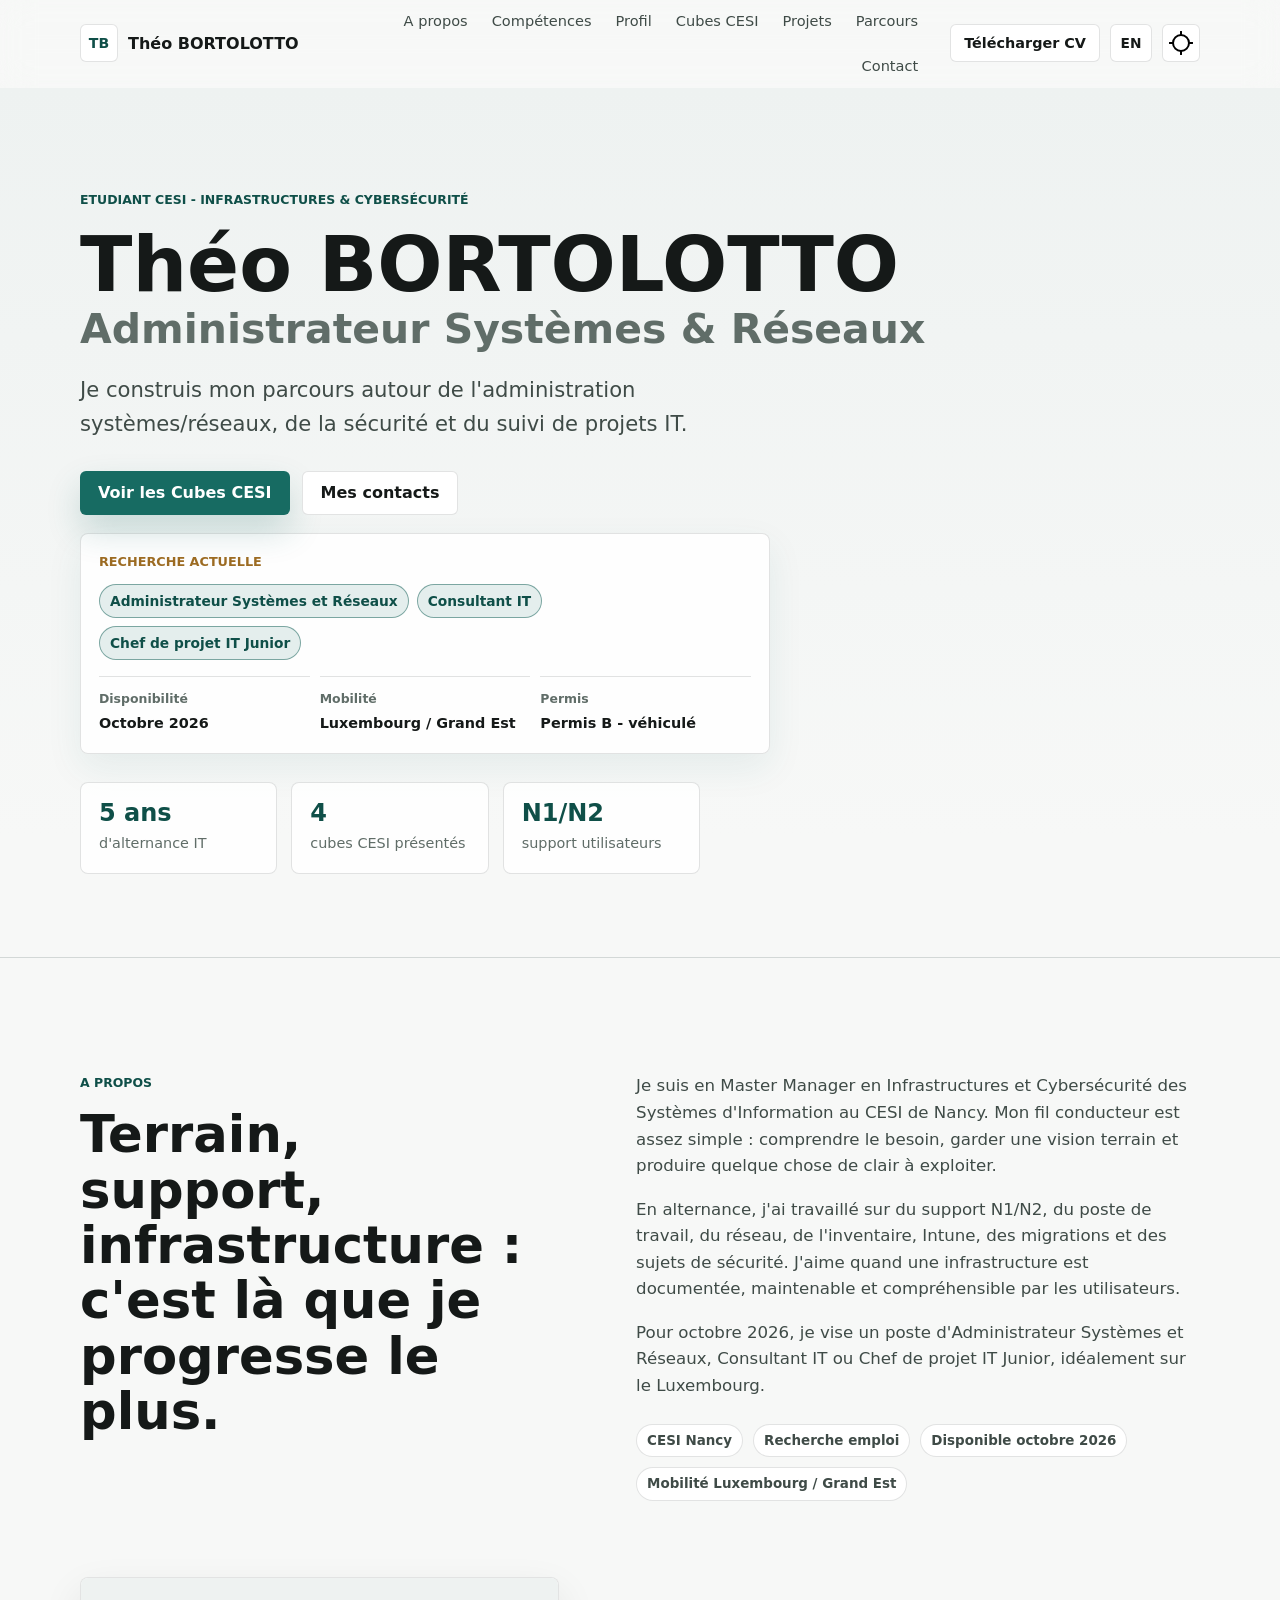
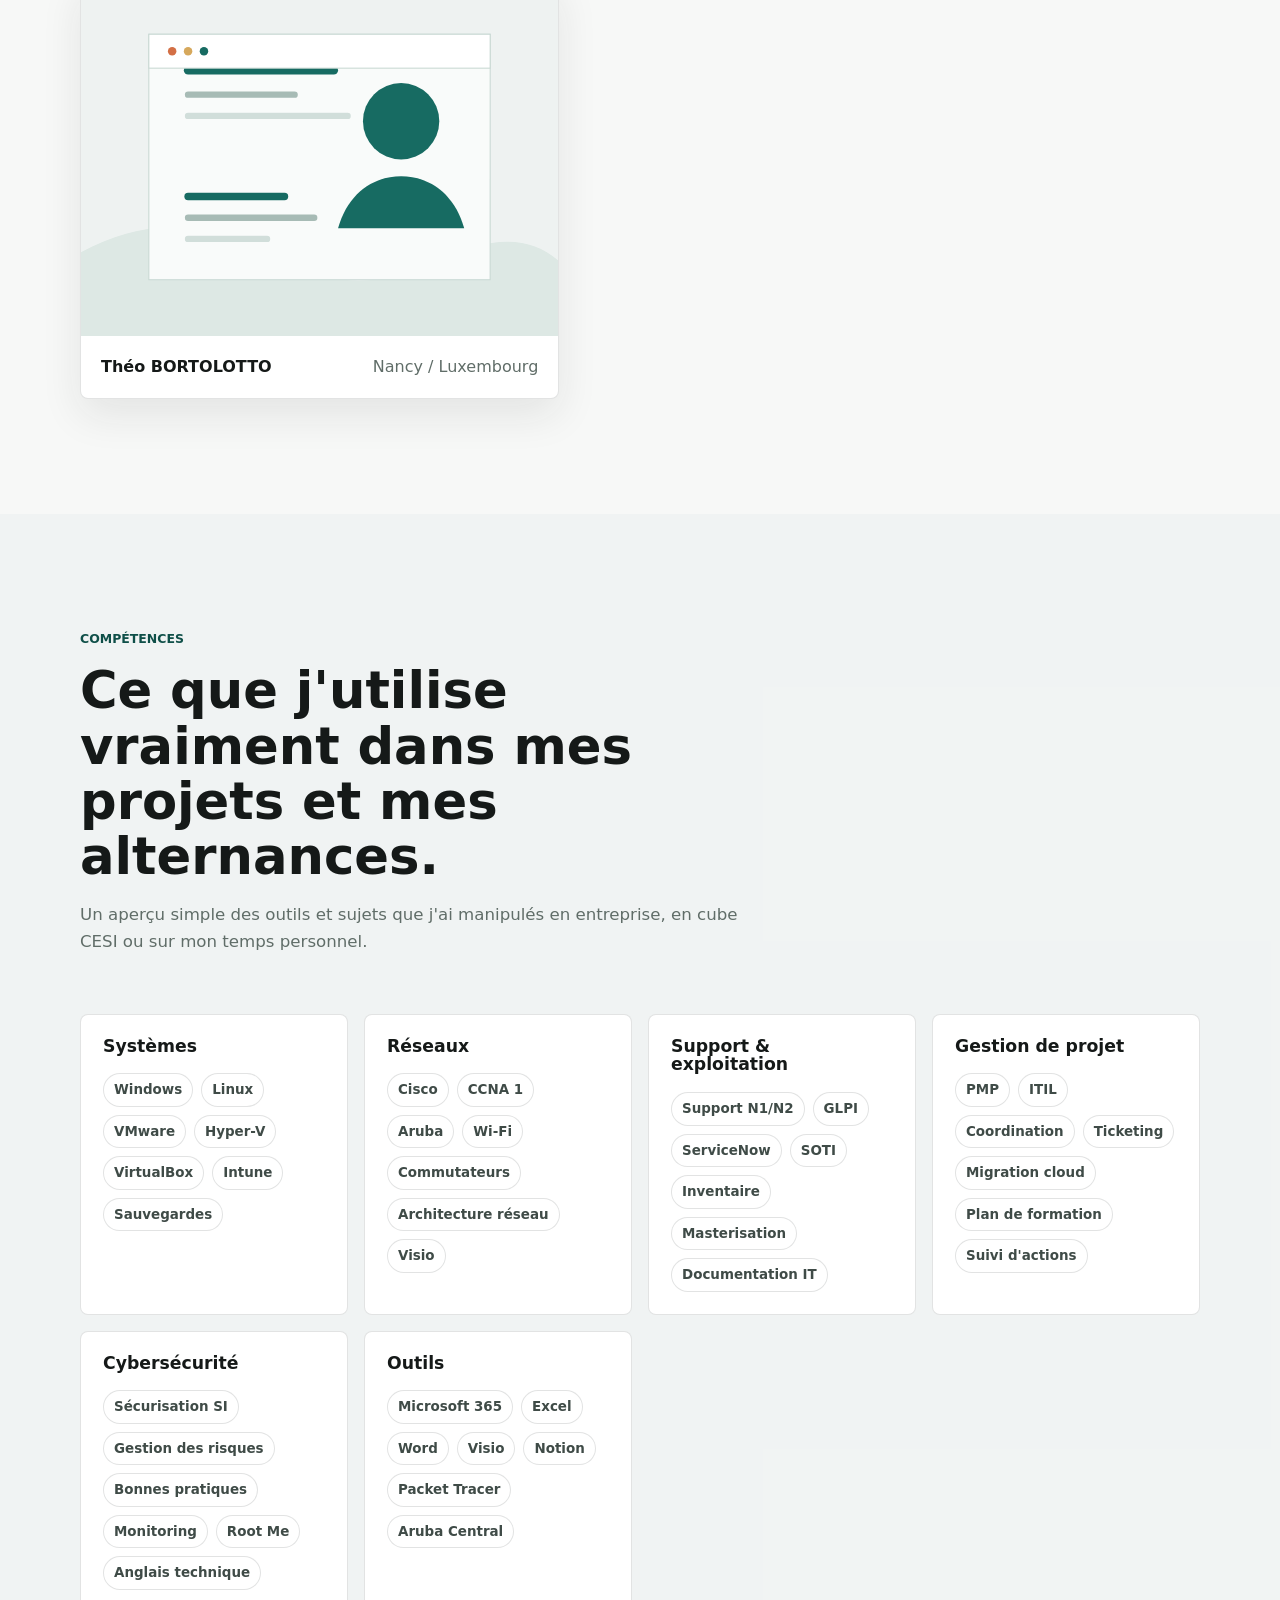
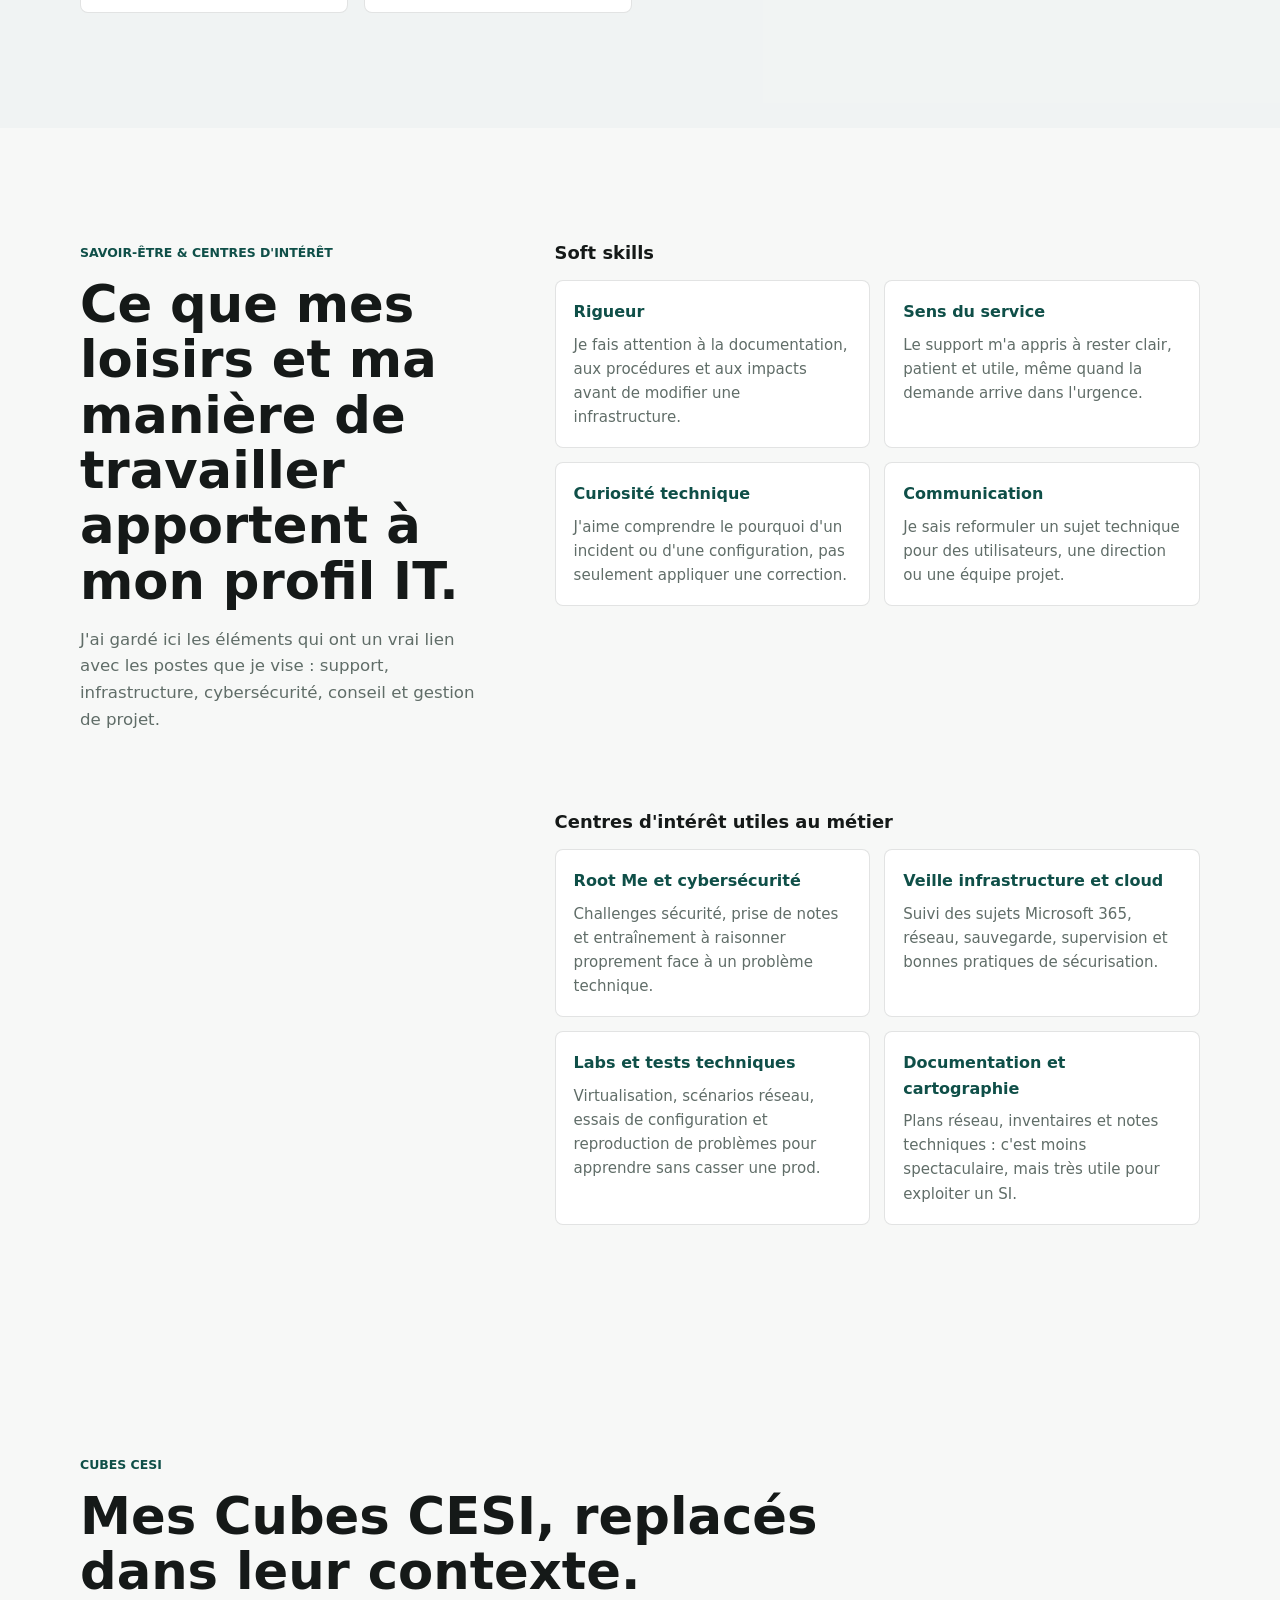
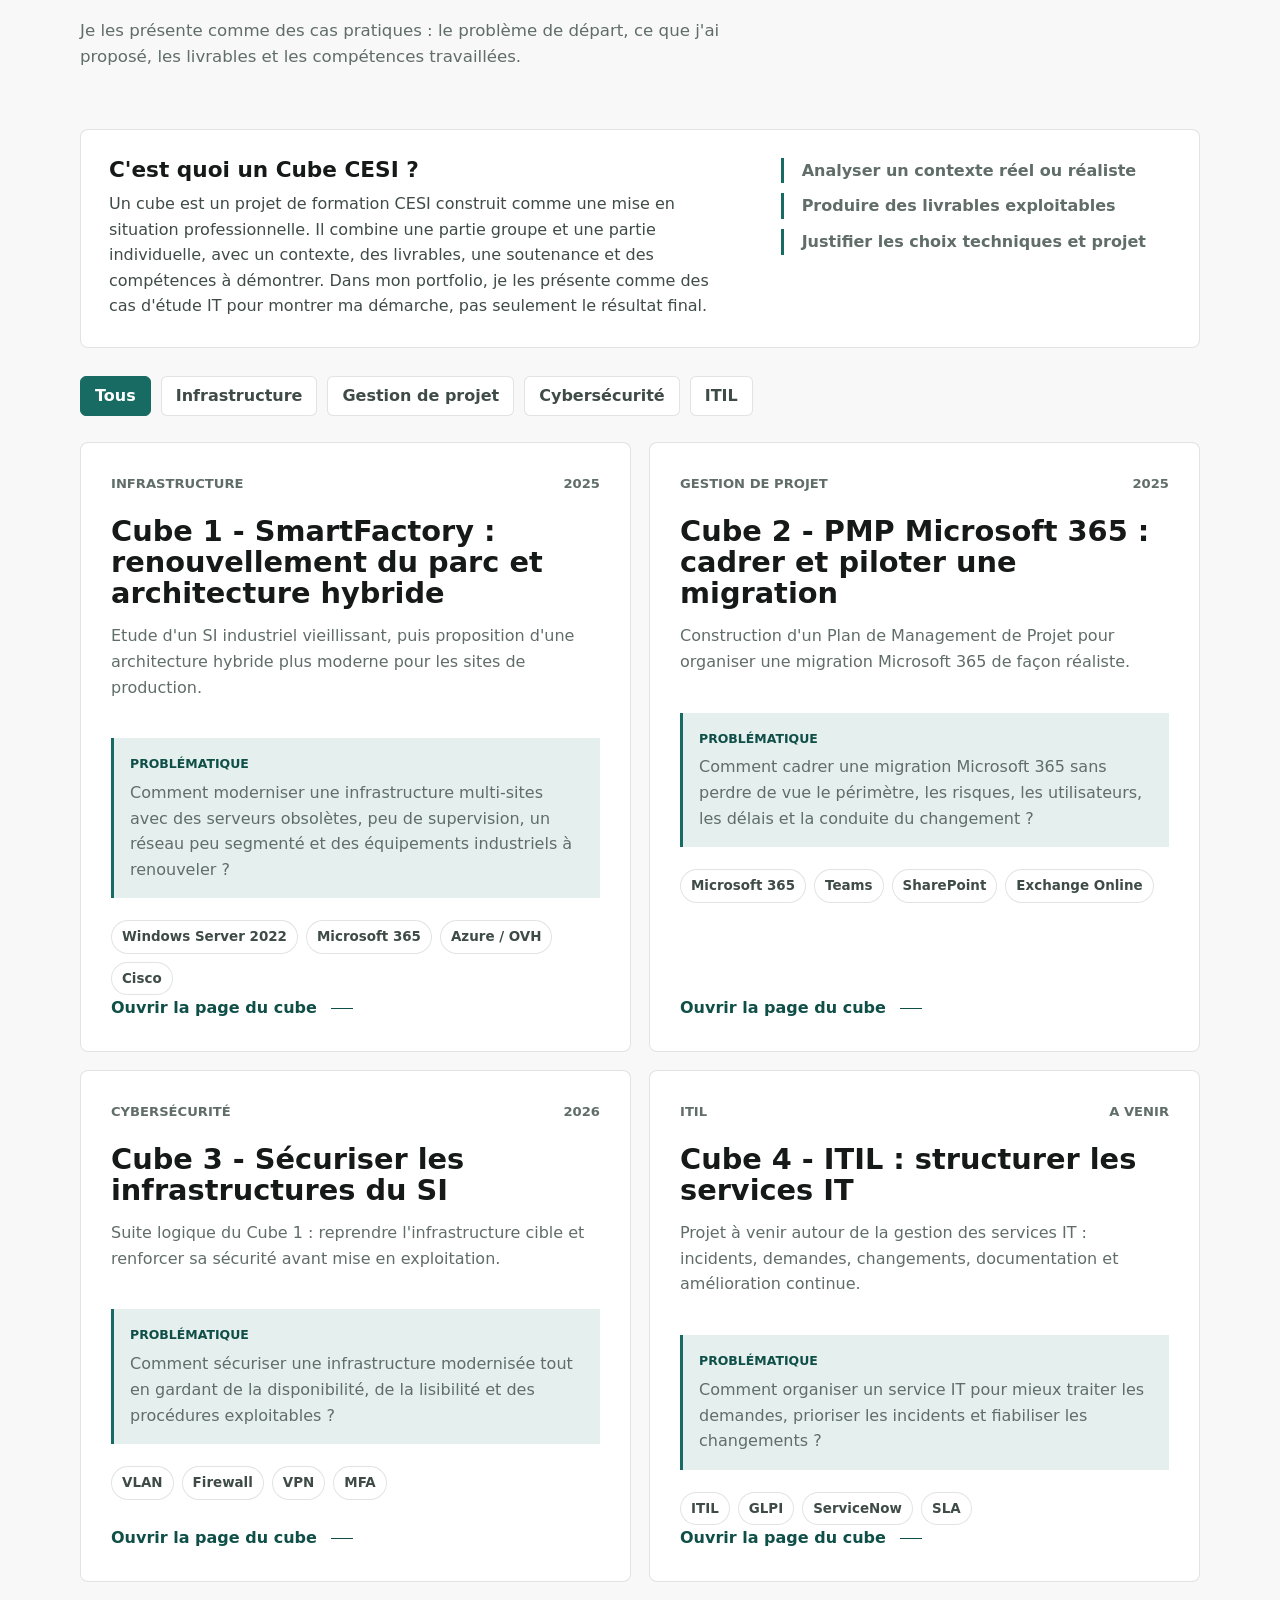
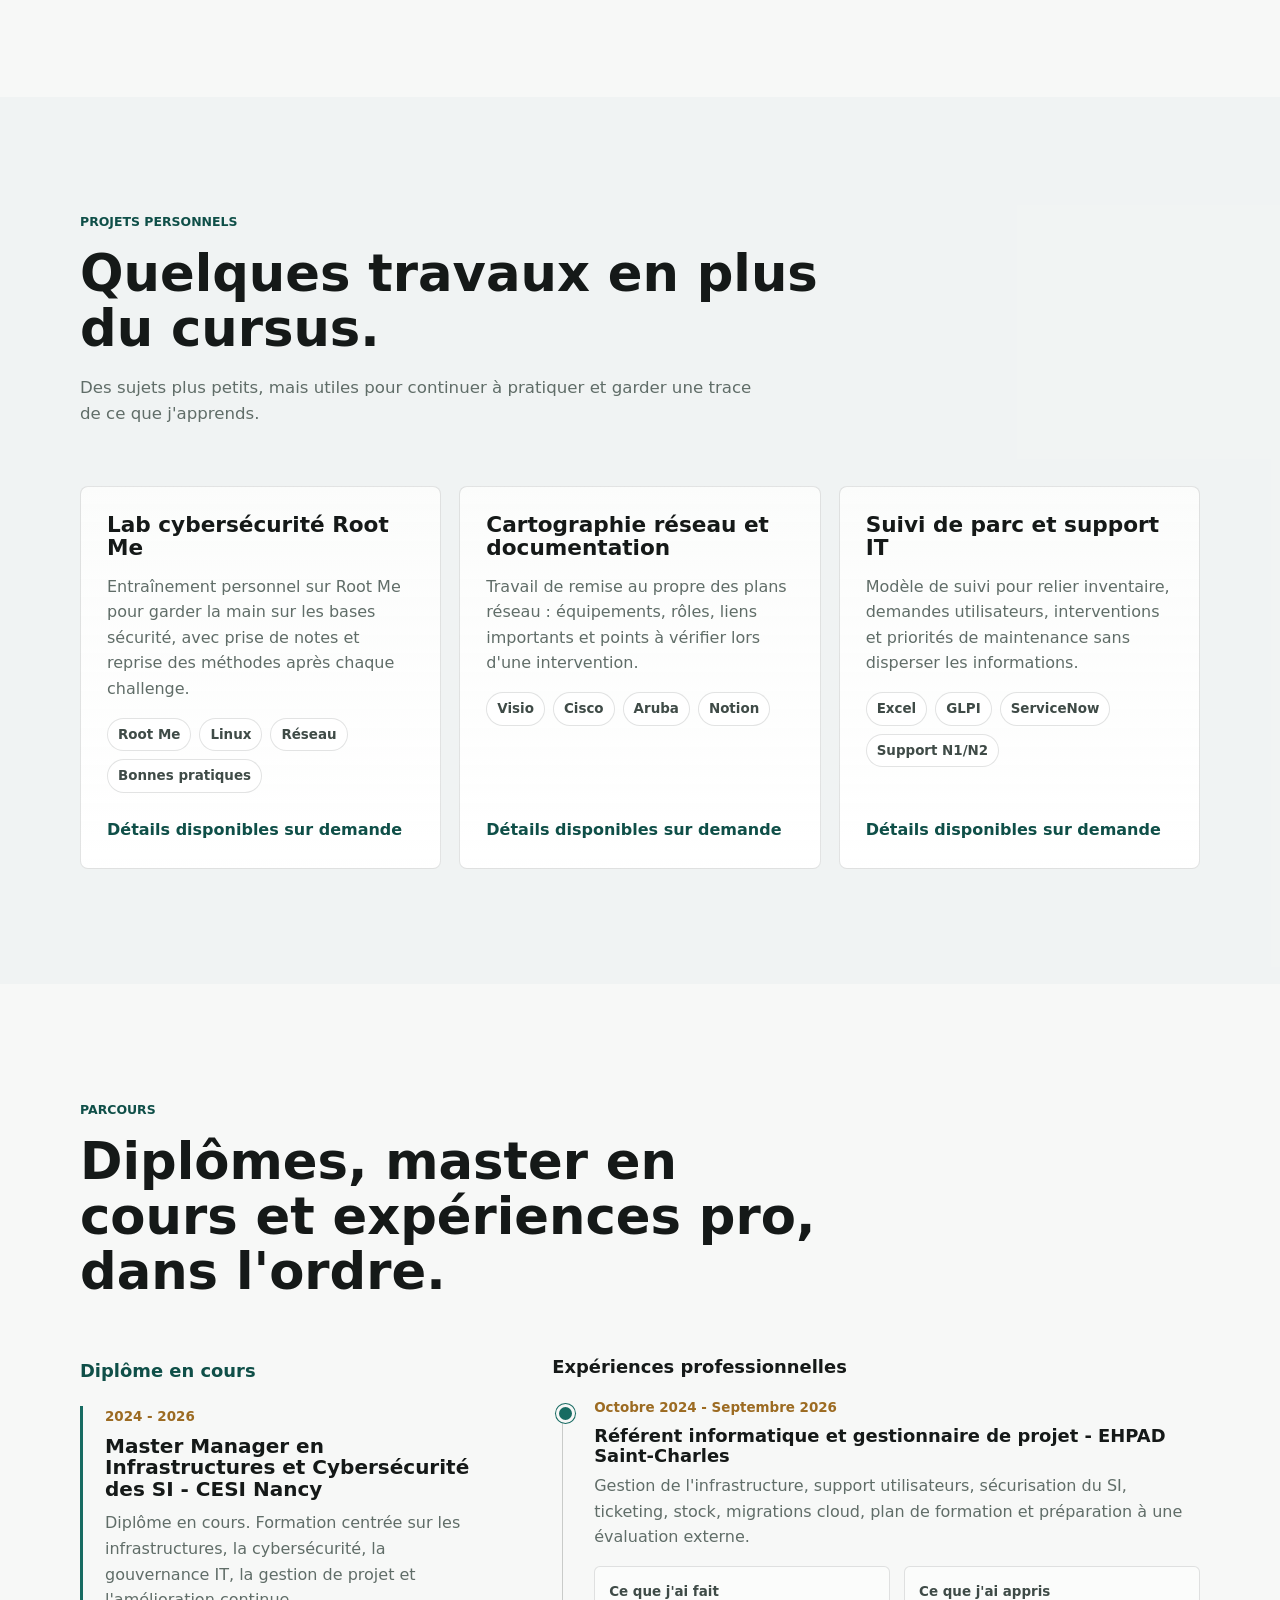
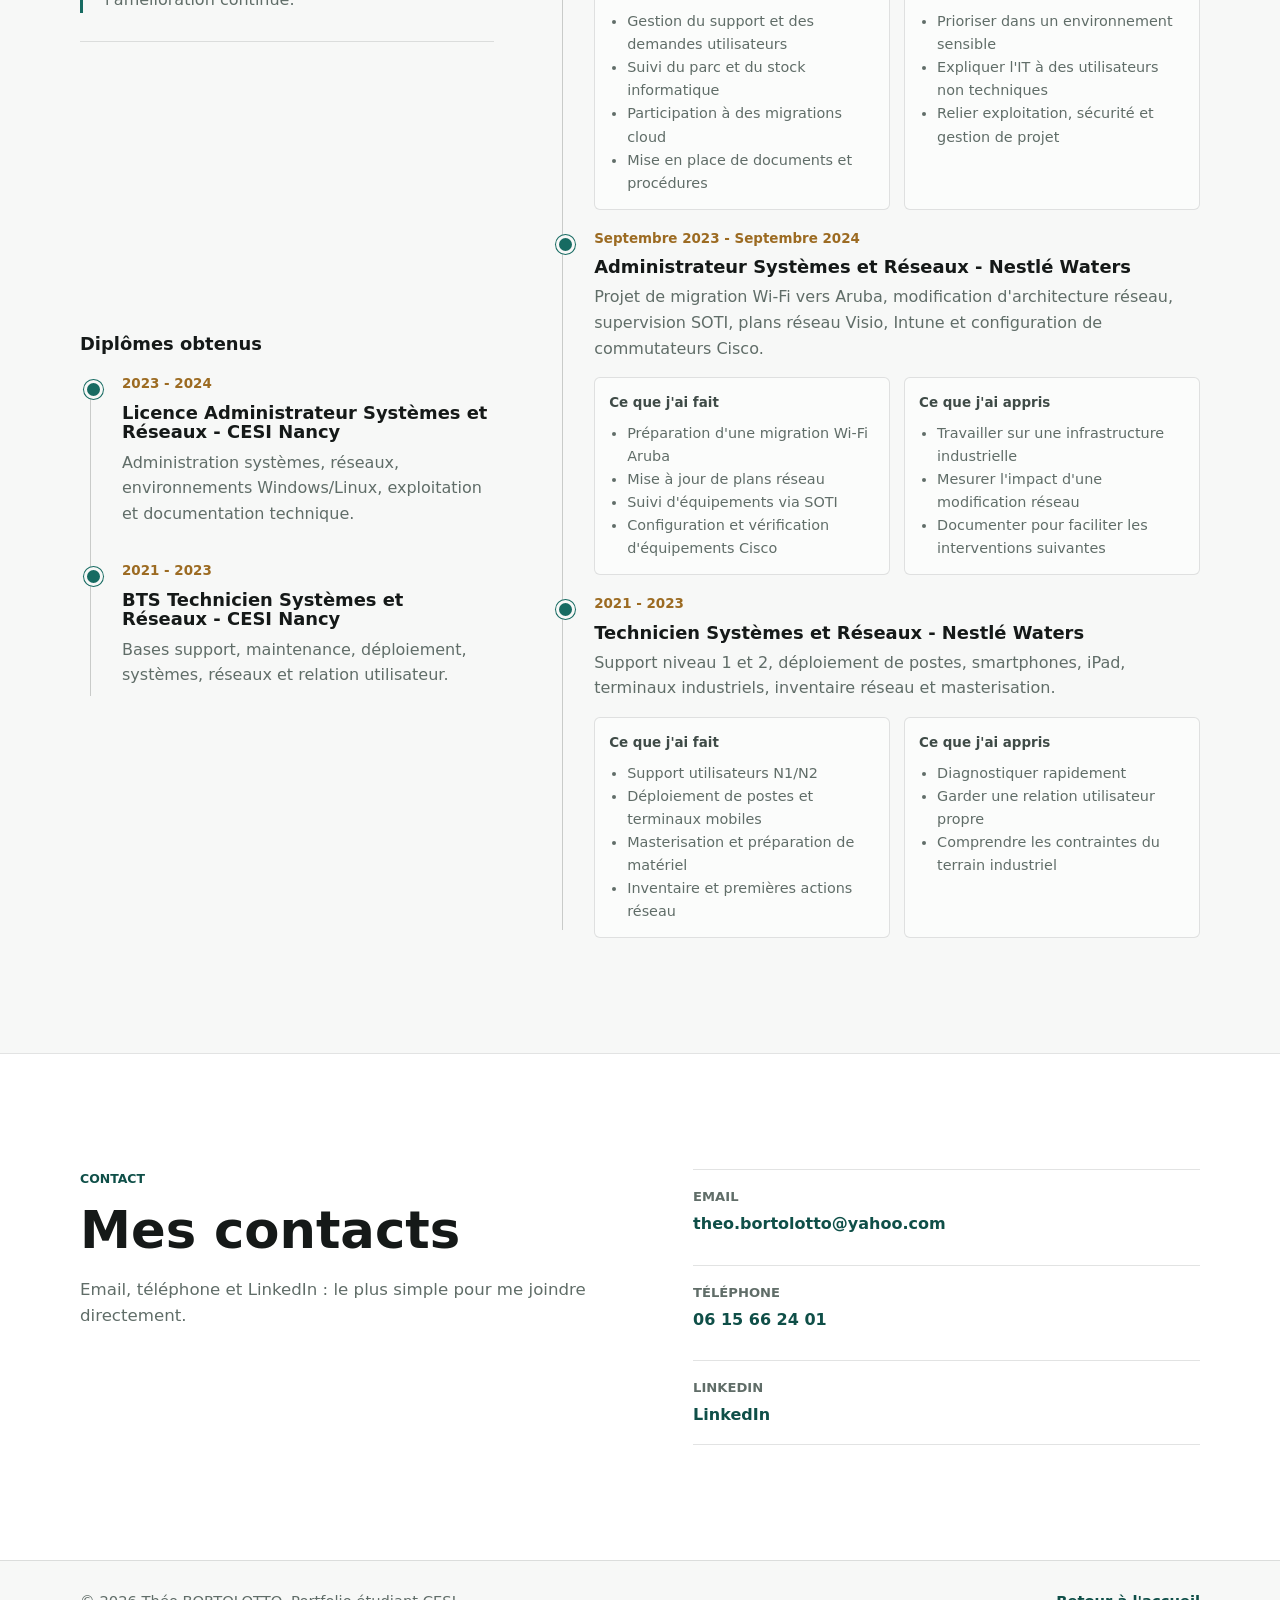
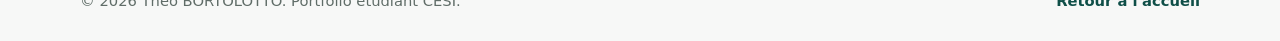
==== index.html @ 3290da00 "Ajout du portfolio" ====
<!doctype html>
<html lang="fr">
  <head>
    <meta charset="utf-8">
    <meta name="viewport" content="width=device-width, initial-scale=1">
    <meta
      name="description"
      content="Portfolio de Théo BORTOLOTTO, étudiant CESI en infrastructures et cybersécurité, à la recherche d'un poste d'administrateur systèmes et réseaux, consultant IT ou chef de projet IT junior."
    >
    <meta name="theme-color" content="#f7f8f7">
    <title>Théo BORTOLOTTO | Portfolio IT</title>
    <link rel="icon" href="assets/profile-placeholder.svg" type="image/svg+xml">
    <link rel="stylesheet" href="styles.css">
    <script src="data.js" defer></script>
    <script src="script.js" defer></script>
  </head>
  <body>
    <a class="skip-link" href="#main">Aller au contenu</a>

    <header class="site-header" data-header>
      <nav class="nav container" aria-label="Navigation principale">
        <a class="brand" href="#accueil" aria-label="Retour à l'accueil">
          <span class="brand-mark" data-profile="initials">TB</span>
          <span class="brand-text" data-profile="name">Théo BORTOLOTTO</span>
        </a>

        <button
          class="nav-toggle"
          type="button"
          aria-label="Ouvrir le menu"
          aria-controls="primary-navigation"
          aria-expanded="false"
          data-nav-toggle
          data-i18n-aria="openMenu"
        >
          <span></span>
          <span></span>
        </button>

        <div class="nav-panel" id="primary-navigation" data-nav-panel>
          <a href="#apropos" data-i18n="navAbout">A propos</a>
          <a href="#competences" data-i18n="navSkills">Compétences</a>
          <a href="#profil-plus" data-i18n="navProfile">Profil</a>
          <a href="#cubes" data-i18n="navCubes">Cubes CESI</a>
          <a href="#projets" data-i18n="navProjects">Projets</a>
          <a href="#parcours" data-i18n="navTimeline">Parcours</a>
          <a href="#contact" data-i18n="navContact">Contact</a>
        </div>

        <div class="nav-actions">
          <a class="btn btn-small btn-secondary" href="assets/cv.pdf" download data-profile-link="cv">
            <span data-i18n="cvButton">Télécharger CV</span>
          </a>
          <button
            class="language-toggle"
            type="button"
            aria-label="Switch to English"
            data-language-toggle
          >
            EN
          </button>
          <button
            class="icon-button"
            type="button"
            aria-label="Activer le mode sombre"
            data-theme-toggle
            data-i18n-aria="darkMode"
          >
            <span class="theme-glyph" aria-hidden="true"></span>
          </button>
        </div>
      </nav>
    </header>

    <main id="main">
      <section class="hero" id="accueil" aria-labelledby="hero-title">
        <div class="hero-field" aria-hidden="true"></div>
        <div class="container hero-layout">
          <div class="hero-copy reveal">
            <p class="eyebrow" data-profile="status">Etudiant CESI - Infrastructures & Cybersécurité</p>
            <h1 id="hero-title">
              <span data-profile="name">Théo BORTOLOTTO</span>
              <span data-profile="role">Administrateur Systèmes & Réseaux</span>
            </h1>
            <p class="hero-lead" data-profile="tagline">
              Profil IT polyvalent, orienté systèmes, réseaux, support utilisateurs et coordination de projets techniques.
            </p>
            <div class="hero-actions" aria-label="Actions principales">
              <a class="btn btn-primary" href="#cubes" data-i18n="heroPrimary">Voir mes réalisations</a>
              <a class="btn btn-ghost" href="#contact" data-i18n="heroSecondary">Me contacter</a>
            </div>
            <div class="search-card" aria-label="Recherche professionnelle">
              <span class="search-label" data-i18n="searchLabel">Recherche actuelle</span>
              <div class="role-list" id="target-roles">
                <span>Administrateur Systèmes et Réseaux</span>
                <span>Consultant IT</span>
                <span>Chef de projet IT Junior</span>
              </div>
              <dl class="job-details" id="job-details">
                <div>
                  <dt>Disponibilité</dt>
                  <dd>Octobre 2026</dd>
                </div>
                <div>
                  <dt>Mobilité</dt>
                  <dd>Luxembourg</dd>
                </div>
                <div>
                  <dt>Permis</dt>
                  <dd>Permis B - véhiculé</dd>
                </div>
              </dl>
            </div>
            <dl class="hero-metrics" id="hero-metrics" aria-label="Chiffres clés du portfolio"></dl>
          </div>
        </div>
      </section>

      <section class="section" id="apropos" aria-labelledby="about-title">
        <div class="container split-layout">
          <div class="section-heading reveal">
            <p class="eyebrow" data-i18n="aboutEyebrow">A propos</p>
            <h2 id="about-title" data-i18n="aboutTitle">Un profil IT terrain, structuré et orienté utilisateurs.</h2>
          </div>

          <div class="about-content reveal">
            <div class="prose" id="about-text"></div>
            <div class="about-tags" id="about-tags" aria-label="Informations rapides" data-i18n-aria="profileQuickInfo"></div>
          </div>

          <figure class="profile-panel reveal delay-1">
            <img src="assets/profile-placeholder.svg" alt="Portrait professionnel illustré de Théo BORTOLOTTO" data-i18n-alt="profileAlt">
            <figcaption>
              <strong data-profile="name">Théo BORTOLOTTO</strong>
              <span data-profile="location">France</span>
            </figcaption>
          </figure>
        </div>
      </section>

      <section class="section section-muted" id="competences" aria-labelledby="skills-title">
        <div class="container">
          <div class="section-heading narrow reveal">
            <p class="eyebrow" data-i18n="skillsEyebrow">Compétences</p>
            <h2 id="skills-title" data-i18n="skillsTitle">Des compétences centrées sur l'exploitation, le réseau et la sécurité.</h2>
            <p data-i18n="skillsText">
              Une lecture rapide des domaines mobilisés en alternance, dans mes cubes CESI et dans mes projets personnels.
            </p>
          </div>
          <div class="skills-grid" id="skills-grid"></div>
        </div>
      </section>

      <section class="section" id="profil-plus" aria-labelledby="profile-extra-title">
        <div class="container profile-extra-layout">
          <div class="section-heading reveal">
            <p class="eyebrow" data-i18n="profileExtraEyebrow">Savoir-être & centres d'intérêt</p>
            <h2 id="profile-extra-title" data-i18n="profileExtraTitle">Ce que mes loisirs et ma manière de travailler apportent à mon profil IT.</h2>
            <p data-i18n="profileExtraText">
              J'ai gardé ici les éléments qui ont un vrai lien avec les postes que je vise : support, infrastructure, cybersécurité, conseil et gestion de projet.
            </p>
          </div>

          <section class="profile-extra-block reveal delay-1" aria-labelledby="soft-skills-title">
            <h3 id="soft-skills-title" data-i18n="softSkillsTitle">Soft skills</h3>
            <div class="trait-grid" id="soft-skills-grid"></div>
          </section>

          <section class="profile-extra-block reveal delay-2" aria-labelledby="interests-title">
            <h3 id="interests-title" data-i18n="interestsTitle">Centres d'intérêt utiles au métier</h3>
            <div class="trait-grid" id="interests-grid"></div>
          </section>
        </div>
      </section>

      <section class="section" id="cubes" aria-labelledby="cubes-title">
        <div class="container">
          <div class="section-heading reveal">
            <p class="eyebrow" data-i18n="cubesEyebrow">Cubes CESI</p>
            <h2 id="cubes-title" data-i18n="cubesTitle">Des projets présentés comme de vraies études de cas IT.</h2>
            <p data-i18n="cubesText">
              Chaque cube met en avant la problématique, la démarche, la solution produite, les livrables et les compétences développées.
            </p>
          </div>

          <div class="cube-intro reveal" aria-labelledby="cube-intro-title">
            <div>
              <h3 id="cube-intro-title" data-i18n="cubesIntroTitle">C'est quoi un Cube CESI ?</h3>
              <p data-i18n="cubesIntroText">
                Un cube est un projet de formation CESI construit comme une mise en situation professionnelle. Il combine une partie groupe et une partie individuelle, avec un contexte, des livrables, une soutenance et des compétences à démontrer.
              </p>
            </div>
            <ul>
              <li data-i18n="cubesIntroPointOne">Analyser un contexte réel ou réaliste</li>
              <li data-i18n="cubesIntroPointTwo">Produire des livrables exploitables</li>
              <li data-i18n="cubesIntroPointThree">Justifier les choix techniques et projet</li>
            </ul>
          </div>

          <div class="filter-bar reveal" id="cube-filters" role="list" aria-label="Filtrer les cubes CESI" data-i18n-aria="filterAria"></div>
          <div class="cubes-grid" id="cubes-grid" aria-live="polite"></div>
        </div>
      </section>

      <section class="section section-muted" id="projets" aria-labelledby="projects-title">
        <div class="container">
          <div class="section-heading reveal">
            <p class="eyebrow" data-i18n="projectsEyebrow">Projets personnels</p>
            <h2 id="projects-title" data-i18n="projectsTitle">Des réalisations complémentaires, orientées pratique et progression.</h2>
            <p data-i18n="projectsText">
              Une sélection de travaux personnels et de démarches techniques qui prolongent mon parcours en infrastructure IT.
            </p>
          </div>
          <div class="projects-grid" id="projects-grid"></div>
        </div>
      </section>

      <section class="section" id="parcours" aria-labelledby="timeline-title">
        <div class="container">
          <div class="section-heading reveal">
            <p class="eyebrow" data-i18n="timelineEyebrow">Parcours</p>
            <h2 id="timeline-title" data-i18n="timelineTitle">Diplômes, master en cours et expériences pro, dans l'ordre.</h2>
          </div>

          <div class="path-layout">
            <section class="path-section path-current reveal" aria-labelledby="current-education-title">
              <p class="path-label" id="current-education-title" data-i18n="currentEducationLabel">Diplôme en cours</p>
              <div id="current-education"></div>
            </section>

            <section class="path-section reveal" aria-labelledby="education-title">
              <h3 id="education-title" data-i18n="completedEducationLabel">Diplômes obtenus</h3>
              <div class="timeline compact" id="education-list"></div>
            </section>

            <section class="path-section experience-path reveal" aria-labelledby="experience-title">
              <h3 id="experience-title" data-i18n="experienceLabel">Expériences professionnelles</h3>
              <div class="timeline" id="experience-list"></div>
            </section>
          </div>
        </div>
      </section>

      <section class="section contact-section" id="contact" aria-labelledby="contact-title">
        <div class="container contact-layout">
          <div class="section-heading reveal">
            <p class="eyebrow" data-i18n="contactEyebrow">Contact</p>
            <h2 id="contact-title" data-i18n="contactTitle">Disponible pour échanger sur une opportunité IT.</h2>
            <p data-i18n="contactText">
              Je recherche un poste d'Administrateur Systèmes et Réseaux, Consultant IT ou Chef de projet IT Junior à partir d'octobre 2026.
            </p>
          </div>

          <div class="contact-links reveal delay-1">
            <div class="contact-method">
              <span>Email</span>
              <a href="mailto:theo.bortolotto@yahoo.com" data-profile-link="email">theo.bortolotto@yahoo.com</a>
            </div>
            <div class="contact-method">
              <span>Téléphone</span>
              <a href="tel:+33615662401" data-profile-link="phone">06 15 66 24 01</a>
            </div>
            <div class="contact-method">
              <span>LinkedIn</span>
              <a href="https://www.linkedin.com/in/t-bortolotto" target="_blank" rel="noreferrer" data-profile-link="linkedin">LinkedIn</a>
            </div>
          </div>
        </div>
      </section>
    </main>

    <footer class="site-footer">
      <div class="container footer-inner">
        <p>© <span data-current-year></span> <span data-profile="name">Théo BORTOLOTTO</span>. <span data-i18n="footerSuffix">Portfolio étudiant CESI.</span></p>
        <a href="#accueil">Retour à l'accueil</a>
      </div>
    </footer>

    <button class="back-to-top" type="button" aria-label="Retour en haut" data-back-to-top data-i18n-aria="backToTop">
      <span aria-hidden="true"></span>
    </button>

    <dialog class="cube-dialog" id="cube-dialog" aria-labelledby="cube-dialog-title">
      <div class="dialog-shell">
        <button class="dialog-close" type="button" aria-label="Fermer le détail" data-dialog-close data-i18n-aria="dialogClose"></button>
        <div id="cube-dialog-content"></div>
      </div>
    </dialog>
  </body>
</html>
---- styles.css ----
:root {
  color-scheme: light;
  --bg: #f7f8f7;
  --bg-soft: #eef2f1;
  --surface: #ffffff;
  --surface-strong: #fbfcfb;
  --text: #151918;
  --muted: #606d68;
  --muted-strong: #3f4b47;
  --line: rgba(21, 25, 24, 0.12);
  --line-strong: rgba(21, 25, 24, 0.2);
  --accent: #176b62;
  --accent-strong: #0f4f48;
  --accent-soft: rgba(23, 107, 98, 0.11);
  --gold: #9c6b22;
  --shadow: 0 24px 70px rgba(30, 38, 35, 0.12);
  --shadow-soft: 0 16px 42px rgba(30, 38, 35, 0.09);
  --radius: 8px;
  --radius-sm: 6px;
  --container: min(1120px, calc(100% - 40px));
  --header-height: 72px;
  font-family:
    Inter, ui-sans-serif, system-ui, -apple-system, BlinkMacSystemFont, "Segoe UI", sans-serif;
}

:root[data-theme="dark"] {
  color-scheme: dark;
  --bg: #111413;
  --bg-soft: #191f1d;
  --surface: #171b1a;
  --surface-strong: #1d2321;
  --text: #f2f5f3;
  --muted: #b5c0bb;
  --muted-strong: #d3dbd7;
  --line: rgba(242, 245, 243, 0.13);
  --line-strong: rgba(242, 245, 243, 0.22);
  --accent: #6fc6b8;
  --accent-strong: #9adbd0;
  --accent-soft: rgba(111, 198, 184, 0.12);
  --gold: #d3a657;
  --shadow: 0 24px 80px rgba(0, 0, 0, 0.32);
  --shadow-soft: 0 18px 52px rgba(0, 0, 0, 0.24);
}

* {
  box-sizing: border-box;
}

html {
  scroll-behavior: smooth;
  scroll-padding-top: calc(var(--header-height) + 20px);
}

body {
  min-width: 320px;
  margin: 0;
  background: var(--bg);
  color: var(--text);
  font-family: inherit;
  line-height: 1.6;
  text-rendering: optimizeLegibility;
}

body::before {
  content: none;
}

img,
svg {
  display: block;
  max-width: 100%;
}

a {
  color: inherit;
  text-decoration: none;
}

button,
input,
textarea {
  font: inherit;
}

button {
  cursor: pointer;
}

::selection {
  background: var(--accent);
  color: #ffffff;
}

.container {
  width: var(--container);
  margin-inline: auto;
}

.skip-link {
  position: fixed;
  top: 12px;
  left: 12px;
  z-index: 100;
  padding: 10px 14px;
  border-radius: var(--radius-sm);
  background: var(--text);
  color: var(--bg);
  transform: translateY(-160%);
  transition: transform 180ms ease;
}

.skip-link:focus {
  transform: translateY(0);
}

.site-header {
  position: sticky;
  top: 0;
  z-index: 50;
  min-height: var(--header-height);
  border-bottom: 1px solid transparent;
  backdrop-filter: blur(16px);
  transition: border-color 180ms ease, background 180ms ease, box-shadow 180ms ease;
}

.site-header.is-scrolled {
  border-color: var(--line);
  background: color-mix(in srgb, var(--bg) 88%, transparent);
  box-shadow: 0 10px 32px rgba(0, 0, 0, 0.05);
}

.nav {
  display: flex;
  align-items: center;
  min-height: var(--header-height);
  gap: clamp(12px, 2vw, 22px);
}

.brand,
.nav-panel,
.nav-actions,
.hero-actions,
.project-links,
.footer-inner,
.contact-links,
.tag-row,
.skill-tags,
.about-tags,
.filter-bar {
  display: flex;
  align-items: center;
}

.brand {
  gap: 10px;
  font-weight: 750;
}

.brand-mark {
  display: grid;
  width: 38px;
  height: 38px;
  place-items: center;
  border: 1px solid var(--line);
  border-radius: var(--radius-sm);
  background: var(--surface);
  color: var(--accent-strong);
  font-size: 0.88rem;
  letter-spacing: 0;
}

.brand-text {
  white-space: nowrap;
}

.nav-panel {
  justify-content: flex-end;
  flex-wrap: wrap;
  margin-left: auto;
  gap: 4px;
}

.nav-panel a {
  padding: 9px 10px;
  border-radius: var(--radius-sm);
  color: var(--muted-strong);
  font-size: 0.91rem;
  transition: color 160ms ease, background 160ms ease;
}

.nav-panel a:hover,
.nav-panel a:focus-visible {
  background: var(--accent-soft);
  color: var(--accent-strong);
}

.nav-actions {
  flex: 0 0 auto;
  justify-content: flex-end;
  gap: 10px;
}

.nav-toggle {
  display: none;
  width: 42px;
  height: 42px;
  place-items: center;
  border: 1px solid var(--line);
  border-radius: var(--radius-sm);
  background: var(--surface);
  color: var(--text);
}

.nav-toggle span {
  display: block;
  width: 18px;
  height: 2px;
  margin: 3px 0;
  border-radius: 999px;
  background: currentColor;
}

.btn,
.icon-button,
.language-toggle,
.filter-button,
.text-button {
  border: 0;
  border-radius: var(--radius-sm);
  transition: transform 180ms ease, border-color 180ms ease, background 180ms ease, color 180ms ease, box-shadow 180ms ease;
}

.btn {
  display: inline-flex;
  align-items: center;
  justify-content: center;
  min-height: 44px;
  padding: 0 18px;
  font-weight: 700;
}

.btn:hover,
.icon-button:hover,
.filter-button:hover,
.text-button:hover {
  transform: translateY(-2px);
}

.btn-primary {
  background: var(--accent);
  color: #ffffff;
  box-shadow: 0 16px 34px rgba(23, 107, 98, 0.2);
}

.btn-primary:hover,
.btn-primary:focus-visible {
  background: var(--accent-strong);
}

.btn-secondary,
.btn-ghost {
  border: 1px solid var(--line);
  background: var(--surface);
  color: var(--text);
}

.btn-secondary:hover,
.btn-ghost:hover,
.btn-secondary:focus-visible,
.btn-ghost:focus-visible {
  border-color: var(--line-strong);
  box-shadow: var(--shadow-soft);
}

.btn-small {
  min-height: 38px;
  padding: 0 13px;
  font-size: 0.9rem;
}

.icon-button {
  position: relative;
  display: grid;
  width: 38px;
  height: 38px;
  place-items: center;
  border: 1px solid var(--line);
  background: var(--surface);
}

.language-toggle {
  display: grid;
  min-width: 42px;
  height: 38px;
  place-items: center;
  border: 1px solid var(--line);
  background: var(--surface);
  color: var(--text);
  font-size: 0.86rem;
  font-weight: 850;
}

.language-toggle:hover,
.language-toggle:focus-visible {
  border-color: var(--accent);
  color: var(--accent-strong);
}

.theme-glyph {
  position: relative;
  width: 18px;
  height: 18px;
  border: 2px solid currentColor;
  border-radius: 50%;
}

.theme-glyph::before {
  position: absolute;
  inset: -5px;
  content: "";
  border-radius: inherit;
  background:
    linear-gradient(currentColor, currentColor) 50% 0 / 2px 4px no-repeat,
    linear-gradient(currentColor, currentColor) 50% 100% / 2px 4px no-repeat,
    linear-gradient(90deg, currentColor, currentColor) 0 50% / 4px 2px no-repeat,
    linear-gradient(90deg, currentColor, currentColor) 100% 50% / 4px 2px no-repeat;
}

:root[data-theme="dark"] .theme-glyph {
  border-color: currentColor;
  background: currentColor;
  box-shadow: inset 6px -3px 0 var(--surface);
}

:root[data-theme="dark"] .theme-glyph::before {
  opacity: 0;
}

.hero {
  position: relative;
  overflow: hidden;
  min-height: auto;
  padding: clamp(70px, 8vw, 104px) 0 clamp(52px, 7vw, 84px);
}

.hero-field {
  position: absolute;
  inset: 0;
  z-index: -1;
  border-bottom: 1px solid var(--line);
  background: linear-gradient(180deg, var(--bg-soft) 0%, var(--bg) 86%);
}

.hero-layout {
  display: grid;
  grid-template-columns: minmax(0, 1fr);
  align-items: center;
}

.hero-copy {
  max-width: 860px;
}

.eyebrow {
  margin: 0 0 14px;
  color: var(--accent-strong);
  font-size: 0.78rem;
  font-weight: 800;
  letter-spacing: 0;
  text-transform: uppercase;
}

h1,
h2,
h3,
p {
  margin-top: 0;
}

h1,
h2,
h3 {
  line-height: 1.08;
  letter-spacing: 0;
}

h1 {
  margin-bottom: 22px;
  font-size: clamp(2.8rem, 6vw, 5.45rem);
  max-width: 950px;
}

h1 span {
  display: block;
}

h1 span:last-child {
  color: var(--muted);
  font-size: clamp(1.5rem, 3.2vw, 2.8rem);
  font-weight: 650;
}

h2 {
  margin-bottom: 18px;
  font-size: clamp(2rem, 4vw, 3.8rem);
}

h3 {
  font-size: 1.08rem;
}

.hero-lead {
  max-width: 680px;
  margin-bottom: 30px;
  color: var(--muted-strong);
  font-size: clamp(1.08rem, 2vw, 1.32rem);
}

.hero-actions {
  flex-wrap: wrap;
  gap: 12px;
  margin-bottom: 18px;
}

.search-card {
  max-width: 690px;
  margin-bottom: 28px;
  padding: 18px;
  border: 1px solid var(--line);
  border-radius: var(--radius);
  background: color-mix(in srgb, var(--surface) 86%, transparent);
  box-shadow: 0 14px 36px rgba(23, 107, 98, 0.08);
}

.search-label {
  display: block;
  margin-bottom: 12px;
  color: var(--gold);
  font-size: 0.8rem;
  font-weight: 850;
  text-transform: uppercase;
}

.role-list {
  display: flex;
  flex-wrap: wrap;
  gap: 8px;
}

.role-list span {
  display: inline-flex;
  min-height: 31px;
  align-items: center;
  padding: 5px 10px;
  border: 1px solid color-mix(in srgb, var(--accent) 44%, var(--line));
  border-radius: 999px;
  background: var(--accent-soft);
  color: var(--accent-strong);
  font-size: 0.86rem;
  font-weight: 800;
}

.job-details {
  display: grid;
  grid-template-columns: repeat(3, minmax(0, 1fr));
  gap: 10px;
  margin: 16px 0 0;
}

.job-details div {
  padding-top: 12px;
  border-top: 1px solid var(--line);
}

.job-details dt {
  color: var(--muted);
  font-size: 0.78rem;
  font-weight: 750;
}

.job-details dd {
  margin: 3px 0 0;
  color: var(--text);
  font-size: 0.9rem;
  font-weight: 750;
}

.hero-metrics {
  display: grid;
  grid-template-columns: repeat(3, minmax(0, 1fr));
  gap: 14px;
  max-width: 620px;
  margin: 0;
}

.hero-metrics div {
  padding: 18px;
  border: 1px solid var(--line);
  border-radius: var(--radius);
  background: color-mix(in srgb, var(--surface) 82%, transparent);
}

.hero-metrics dt {
  color: var(--accent-strong);
  font-size: 1.5rem;
  font-weight: 850;
  line-height: 1;
}

.hero-metrics dd {
  margin: 7px 0 0;
  color: var(--muted);
  font-size: 0.9rem;
}

.section {
  padding: clamp(72px, 9vw, 124px) 0;
}

.section-muted {
  background: color-mix(in srgb, var(--bg-soft) 72%, transparent);
}

.section-heading {
  max-width: 760px;
  margin-bottom: clamp(32px, 5vw, 58px);
}

.section-heading p:not(.eyebrow) {
  max-width: 680px;
  color: var(--muted);
  font-size: 1.04rem;
}

.section-heading.narrow {
  max-width: 690px;
}

.split-layout {
  display: grid;
  grid-template-columns: minmax(0, 0.85fr) minmax(320px, 1fr);
  gap: clamp(34px, 6vw, 78px);
  align-items: start;
}

.split-layout .section-heading {
  margin-bottom: 0;
}

.about-content {
  align-self: start;
}

.prose p {
  color: var(--muted-strong);
  font-size: 1.04rem;
}

.about-tags {
  flex-wrap: wrap;
  gap: 10px;
  margin-top: 24px;
}

.about-tags span,
.tag {
  display: inline-flex;
  align-items: center;
  min-height: 28px;
  padding: 5px 10px;
  border: 1px solid var(--line);
  border-radius: 999px;
  background: var(--surface);
  color: var(--muted-strong);
  font-size: 0.84rem;
  font-weight: 650;
}

.profile-panel {
  overflow: hidden;
  margin: 0;
  border: 1px solid var(--line);
  border-radius: var(--radius);
  background: var(--surface);
  box-shadow: var(--shadow-soft);
}

.profile-panel img {
  width: 100%;
  aspect-ratio: 4 / 3;
  object-fit: cover;
}

.profile-panel figcaption {
  display: flex;
  justify-content: space-between;
  gap: 14px;
  padding: 18px 20px;
  color: var(--muted);
}

.profile-panel strong {
  color: var(--text);
}

.skills-grid {
  display: grid;
  grid-template-columns: repeat(4, minmax(0, 1fr));
  gap: 16px;
}

.skill-card,
.cube-card,
.project-card {
  border: 1px solid var(--line);
  border-radius: var(--radius);
  background: var(--surface);
  transition: transform 220ms ease, border-color 220ms ease, box-shadow 220ms ease;
}

.skill-card:hover,
.cube-card:hover,
.project-card:hover {
  transform: translateY(-3px);
  border-color: color-mix(in srgb, var(--accent) 45%, var(--line));
  box-shadow: var(--shadow-soft);
}

.skill-card {
  padding: 22px;
}

.skill-card h3 {
  margin-bottom: 18px;
}

.skill-tags,
.tag-row {
  flex-wrap: wrap;
  gap: 8px;
}

.profile-extra-layout {
  display: grid;
  grid-template-columns: minmax(0, 0.78fr) minmax(340px, 1.22fr);
  gap: clamp(28px, 5vw, 62px);
  align-items: start;
}

.profile-extra-layout .section-heading {
  margin-bottom: 0;
}

.profile-extra-block {
  min-width: 0;
}

.profile-extra-block + .profile-extra-block {
  grid-column: 2;
}

.profile-extra-block h3 {
  margin-bottom: 18px;
  color: var(--text);
  font-size: 1.12rem;
}

.trait-grid {
  display: grid;
  grid-template-columns: repeat(2, minmax(0, 1fr));
  gap: 14px;
}

.trait-card {
  padding: 18px;
  border: 1px solid var(--line);
  border-radius: var(--radius);
  background: var(--surface);
}

.trait-card h4 {
  margin: 0 0 8px;
  color: var(--accent-strong);
  font-size: 1rem;
}

.trait-card p {
  margin-bottom: 0;
  color: var(--muted);
  font-size: 0.94rem;
}

.filter-bar {
  flex-wrap: wrap;
  gap: 10px;
  margin-bottom: 26px;
}

.cube-intro {
  display: grid;
  grid-template-columns: minmax(0, 1fr) minmax(260px, 0.62fr);
  gap: clamp(20px, 4vw, 42px);
  align-items: start;
  margin-bottom: 28px;
  padding: clamp(20px, 3vw, 28px);
  border: 1px solid var(--line);
  border-radius: var(--radius);
  background: var(--surface);
}

.cube-intro h3 {
  margin-bottom: 10px;
  font-size: 1.35rem;
}

.cube-intro p {
  margin-bottom: 0;
  color: var(--muted-strong);
}

.cube-intro ul {
  display: grid;
  gap: 10px;
  margin: 0;
  padding: 0;
  list-style: none;
}

.cube-intro li {
  padding-left: 18px;
  border-left: 3px solid var(--accent);
  color: var(--muted);
  font-weight: 700;
}

.filter-button {
  min-height: 40px;
  padding: 0 14px;
  border: 1px solid var(--line);
  background: var(--surface);
  color: var(--muted-strong);
  font-weight: 750;
}

.filter-button.is-active {
  border-color: var(--accent);
  background: var(--accent);
  color: #ffffff;
}

.cubes-grid {
  display: grid;
  grid-template-columns: repeat(2, minmax(0, 1fr));
  gap: 18px;
}

.cube-card {
  display: flex;
  min-height: 420px;
  flex-direction: column;
  padding: clamp(22px, 3vw, 30px);
}

.card-topline {
  display: flex;
  justify-content: space-between;
  gap: 16px;
  margin-bottom: 22px;
  color: var(--muted);
  font-size: 0.82rem;
  font-weight: 750;
  text-transform: uppercase;
}

.cube-card h3 {
  max-width: 560px;
  margin-bottom: 14px;
  font-size: clamp(1.32rem, 2.6vw, 1.8rem);
}

.cube-card > p,
.project-card > p,
.case-block p,
.timeline-item p {
  color: var(--muted);
}

.case-block {
  margin: 22px 0;
  padding: 16px;
  border-left: 3px solid var(--accent);
  background: var(--accent-soft);
}

.case-block span {
  display: block;
  margin-bottom: 6px;
  color: var(--accent-strong);
  font-size: 0.78rem;
  font-weight: 850;
  text-transform: uppercase;
}

.case-block p {
  margin-bottom: 0;
}

.text-button {
  align-self: flex-start;
  margin-top: auto;
  padding: 0;
  background: transparent;
  color: var(--accent-strong);
  font-weight: 850;
}

.text-button::after {
  content: "";
  display: inline-block;
  width: 22px;
  height: 1px;
  margin-left: 9px;
  vertical-align: middle;
  background: currentColor;
  transition: width 180ms ease;
}

.text-button:hover::after {
  width: 34px;
}

.projects-grid {
  display: grid;
  grid-template-columns: repeat(3, minmax(0, 1fr));
  gap: 18px;
}

.project-card {
  display: flex;
  min-height: 310px;
  flex-direction: column;
  padding: 26px;
  background:
    linear-gradient(180deg, color-mix(in srgb, var(--surface-strong) 92%, transparent), var(--surface)),
    var(--surface);
}

.project-card h3 {
  margin-bottom: 14px;
  font-size: 1.35rem;
}

.project-links {
  gap: 14px;
  margin-top: auto;
  padding-top: 24px;
}

.project-links a,
.project-links span,
.contact-links a,
.site-footer a {
  color: var(--accent-strong);
  font-weight: 800;
}

.project-links a:hover,
.contact-links a:hover,
.site-footer a:hover {
  text-decoration: underline;
  text-underline-offset: 4px;
}

.path-layout {
  display: grid;
  grid-template-columns: minmax(280px, 0.78fr) minmax(0, 1.22fr);
  gap: clamp(26px, 5vw, 58px);
  align-items: start;
}

.path-section {
  min-width: 0;
}

.path-section h3,
.path-label {
  margin: 0 0 20px;
  color: var(--text);
  font-size: 1.12rem;
  font-weight: 850;
}

.path-label {
  display: block;
  color: var(--accent-strong);
}

.path-current {
  padding-bottom: 28px;
  border-bottom: 1px solid var(--line);
}

.experience-path {
  grid-column: 2;
  grid-row: 1 / span 2;
}

.current-education-card {
  padding-left: 22px;
  border-left: 3px solid var(--accent);
}

.current-education-card time {
  display: block;
  margin-bottom: 8px;
  color: var(--gold);
  font-size: 0.84rem;
  font-weight: 850;
}

.current-education-card h3 {
  margin-bottom: 10px;
  font-size: 1.25rem;
}

.current-education-card p {
  margin-bottom: 0;
  color: var(--muted);
}

.timeline {
  position: relative;
  display: grid;
  gap: 18px;
}

.timeline::before {
  position: absolute;
  top: 8px;
  bottom: 8px;
  left: 10px;
  width: 1px;
  content: "";
  background: var(--line-strong);
}

.timeline-item {
  position: relative;
  padding-left: 42px;
}

.timeline-item::before {
  position: absolute;
  top: 7px;
  left: 4px;
  width: 13px;
  height: 13px;
  border: 3px solid var(--bg);
  border-radius: 50%;
  background: var(--accent);
  content: "";
  box-shadow: 0 0 0 1px var(--accent);
}

.timeline-item time {
  display: block;
  margin-bottom: 8px;
  color: var(--gold);
  font-size: 0.84rem;
  font-weight: 850;
}

.timeline-item h3 {
  margin-bottom: 8px;
}

.experience-details {
  display: grid;
  grid-template-columns: repeat(2, minmax(0, 1fr));
  gap: 14px;
  margin-top: 16px;
}

.experience-details div {
  padding: 14px;
  border: 1px solid var(--line);
  border-radius: var(--radius-sm);
  background: var(--surface-strong);
}

.experience-details strong {
  display: block;
  margin-bottom: 8px;
  color: var(--muted-strong);
  font-size: 0.84rem;
}

.experience-details ul {
  margin: 0;
  padding-left: 18px;
}

.experience-details li {
  color: var(--muted);
  font-size: 0.9rem;
}

.contact-section {
  border-top: 1px solid var(--line);
  background: var(--surface);
}

.contact-layout {
  display: grid;
  grid-template-columns: minmax(0, 0.78fr) minmax(300px, 0.72fr);
  gap: clamp(28px, 5vw, 68px);
  align-items: start;
}

.contact-links {
  display: grid;
  grid-column: 2;
  gap: 12px;
}

.contact-method {
  padding: 16px 0;
  border-top: 1px solid var(--line);
}

.contact-method:last-child {
  border-bottom: 1px solid var(--line);
}

.contact-method span {
  display: block;
  margin-bottom: 4px;
  color: var(--muted);
  font-size: 0.82rem;
  font-weight: 800;
  text-transform: uppercase;
}

.contact-method a {
  word-break: break-word;
}

.site-footer {
  padding: 28px 0;
  border-top: 1px solid var(--line);
  background: var(--bg);
}

.footer-inner {
  justify-content: space-between;
  gap: 16px;
  color: var(--muted);
  font-size: 0.92rem;
}

.footer-inner p {
  margin-bottom: 0;
}

.back-to-top {
  position: fixed;
  right: 22px;
  bottom: 22px;
  z-index: 40;
  display: grid;
  width: 44px;
  height: 44px;
  place-items: center;
  border: 1px solid var(--line);
  border-radius: var(--radius-sm);
  background: var(--surface);
  color: var(--text);
  box-shadow: var(--shadow-soft);
  opacity: 0;
  pointer-events: none;
  transform: translateY(12px);
  transition: opacity 180ms ease, transform 180ms ease;
}

.back-to-top.is-visible {
  opacity: 1;
  pointer-events: auto;
  transform: translateY(0);
}

.back-to-top span {
  width: 12px;
  height: 12px;
  border-top: 2px solid currentColor;
  border-left: 2px solid currentColor;
  transform: translateY(3px) rotate(45deg);
}

.cube-dialog {
  width: min(920px, calc(100% - 28px));
  max-height: min(840px, calc(100% - 28px));
  padding: 0;
  border: 0;
  border-radius: var(--radius);
  background: transparent;
  color: var(--text);
}

.cube-dialog::backdrop {
  background: rgba(8, 12, 11, 0.58);
  backdrop-filter: blur(6px);
}

.dialog-shell {
  position: relative;
  max-height: inherit;
  overflow: auto;
  padding: clamp(24px, 4vw, 42px);
  border: 1px solid var(--line);
  border-radius: var(--radius);
  background: var(--surface);
  box-shadow: var(--shadow);
}

.dialog-close {
  position: sticky;
  top: 0;
  float: right;
  display: grid;
  width: 38px;
  height: 38px;
  place-items: center;
  border: 1px solid var(--line);
  border-radius: var(--radius-sm);
  background: var(--surface);
}

.dialog-close::before,
.dialog-close::after {
  position: absolute;
  width: 16px;
  height: 2px;
  border-radius: 999px;
  background: currentColor;
  content: "";
}

.dialog-close::before {
  transform: rotate(45deg);
}

.dialog-close::after {
  transform: rotate(-45deg);
}

.dialog-summary {
  max-width: 720px;
  color: var(--muted-strong);
  font-size: 1.08rem;
}

.dialog-grid {
  display: grid;
  grid-template-columns: repeat(2, minmax(0, 1fr));
  gap: 20px;
  margin-top: 30px;
}

.dialog-grid section {
  padding-top: 18px;
  border-top: 1px solid var(--line);
}

.dialog-grid p,
.dialog-grid li {
  color: var(--muted);
}

.dialog-grid ul {
  margin: 0;
  padding-left: 20px;
}

.cube-page {
  min-height: 70vh;
}

.cube-detail-hero {
  padding: clamp(58px, 8vw, 94px) 0 clamp(34px, 5vw, 60px);
  border-bottom: 1px solid var(--line);
  background: linear-gradient(180deg, var(--bg-soft) 0%, var(--bg) 100%);
}

.cube-detail-hero-inner {
  max-width: 980px;
}

.cube-detail-hero h1 {
  max-width: 960px;
  font-size: clamp(2.4rem, 5vw, 4.8rem);
}

.cube-detail-actions {
  display: flex;
  flex-wrap: wrap;
  gap: 12px;
}

.cube-detail-actions .btn.is-active {
  border-color: var(--accent);
  background: var(--accent);
  color: #ffffff;
}

.cube-detail-layout {
  display: grid;
  grid-template-columns: minmax(280px, 0.72fr) minmax(0, 1.28fr);
  gap: clamp(28px, 5vw, 58px);
  align-items: start;
}

.cube-detail-sidebar {
  position: sticky;
  top: calc(var(--header-height) + 20px);
}

.detail-panel {
  padding: 22px;
  border: 1px solid var(--line);
  border-radius: var(--radius);
  background: var(--surface);
}

.detail-panel section {
  padding-top: 18px;
  margin-top: 18px;
  border-top: 1px solid var(--line);
}

.detail-panel h3 {
  margin-bottom: 8px;
  color: var(--text);
  font-size: 0.98rem;
}

.detail-panel p,
.detail-panel li {
  color: var(--muted);
  font-size: 0.94rem;
}

.detail-panel ul {
  margin: 0;
  padding-left: 18px;
}

.cube-detail-main {
  min-width: 0;
}

.document-section {
  margin-bottom: 34px;
}

.document-heading {
  display: flex;
  align-items: flex-end;
  justify-content: space-between;
  gap: 20px;
  margin-bottom: 16px;
}

.document-heading h2 {
  margin-bottom: 0;
  font-size: clamp(1.45rem, 3vw, 2.25rem);
}

.document-viewer {
  overflow: hidden;
  border: 1px solid var(--line);
  border-radius: var(--radius);
  background: var(--surface-strong);
}

.internal-viewer {
  display: grid;
  min-height: 420px;
}

.internal-viewer-header {
  display: flex;
  align-items: flex-start;
  justify-content: space-between;
  gap: 18px;
  padding: 18px 20px;
  border-bottom: 1px solid var(--line);
  background: color-mix(in srgb, var(--surface) 82%, var(--accent-soft));
}

.internal-viewer-header div {
  display: grid;
  gap: 4px;
}

.internal-viewer-header span,
.viewer-page > span {
  color: var(--gold);
  font-size: 0.78rem;
  font-weight: 850;
  text-transform: uppercase;
}

.internal-viewer-header strong {
  color: var(--text);
  font-size: clamp(1rem, 2vw, 1.2rem);
  line-height: 1.35;
}

.viewer-file-type {
  flex: 0 0 auto;
  padding: 6px 10px;
  border: 1px solid var(--line);
  border-radius: var(--radius-sm);
  background: var(--surface);
}

.internal-viewer-pages {
  display: grid;
  gap: 16px;
  max-height: min(78vh, 760px);
  overflow: auto;
  padding: 18px;
}

.viewer-page {
  padding: clamp(18px, 3vw, 28px);
  border: 1px solid var(--line);
  border-radius: var(--radius);
  background: var(--surface);
  box-shadow: var(--shadow-soft);
}

.viewer-page h3 {
  margin: 8px 0 12px;
  color: var(--accent-strong);
}

.viewer-page ul {
  margin: 0;
  padding-left: 20px;
}

.viewer-page li {
  color: var(--muted);
}

.viewer-empty {
  display: grid;
  min-height: 260px;
  place-items: center;
  padding: 28px;
  background: var(--surface-strong);
}

.viewer-empty p,
.muted-text {
  max-width: 620px;
  margin: 0;
  color: var(--muted);
}

.document-list {
  display: grid;
  grid-template-columns: repeat(2, minmax(0, 1fr));
  gap: 14px;
}

.document-link {
  display: grid;
  width: 100%;
  gap: 4px;
  padding: 18px;
  border: 1px solid var(--line);
  border-radius: var(--radius);
  background: var(--surface);
  color: inherit;
  font: inherit;
  text-align: left;
  transition: border-color 180ms ease, box-shadow 180ms ease, transform 180ms ease;
}

.document-link:hover,
.document-link:focus-visible,
.document-link.is-active {
  transform: translateY(-2px);
  border-color: color-mix(in srgb, var(--accent) 48%, var(--line));
  box-shadow: var(--shadow-soft);
}

.document-link.is-active {
  background: var(--accent-soft);
}

.document-link span {
  color: var(--gold);
  font-size: 0.78rem;
  font-weight: 850;
  text-transform: uppercase;
}

.document-link strong {
  color: var(--text);
}

.reveal {
  opacity: 0;
  transform: translateY(18px);
}

.reveal.is-visible {
  opacity: 1;
  transform: translateY(0);
  transition: opacity 600ms ease, transform 600ms ease;
}

.delay-1.is-visible {
  transition-delay: 120ms;
}

.delay-2.is-visible {
  transition-delay: 220ms;
}

@keyframes heroDrift {
  from {
    background-position: 0% 50%, 0 0;
  }

  to {
    background-position: 100% 50%, 0 0;
  }
}

@keyframes pageSheen {
  from {
    transform: translateX(-18%);
  }

  to {
    transform: translateX(18%);
  }
}

@keyframes visualFloat {
  0%,
  100% {
    transform: translateY(0);
  }

  50% {
    transform: translateY(-12px);
  }
}

@media (max-width: 980px) {
  .nav {
    display: grid;
    grid-template-columns: auto auto auto;
  }

  .nav-toggle {
    display: grid;
    justify-self: end;
  }

  .nav-panel {
    position: absolute;
    top: calc(var(--header-height) - 6px);
    right: 20px;
    left: 20px;
    display: grid;
    gap: 4px;
    padding: 12px;
    border: 1px solid var(--line);
    border-radius: var(--radius);
    background: var(--surface);
    box-shadow: var(--shadow);
    opacity: 0;
    pointer-events: none;
    transform: translateY(-8px);
    transition: opacity 160ms ease, transform 160ms ease;
  }

  .nav-panel.is-open {
    opacity: 1;
    pointer-events: auto;
    transform: translateY(0);
  }

  .nav-actions {
    justify-self: end;
  }

  .hero-layout,
  .split-layout,
  .profile-extra-layout,
  .path-layout,
  .cube-intro,
  .cube-detail-layout,
  .contact-layout {
    grid-template-columns: 1fr;
  }

  .hero {
    min-height: auto;
  }

  .experience-path,
  .profile-extra-block + .profile-extra-block,
  .contact-links {
    grid-column: auto;
    grid-row: auto;
  }

  .cube-detail-sidebar {
    position: static;
  }

  .nav-panel-detail {
    display: none;
  }

  .skills-grid,
  .projects-grid {
    grid-template-columns: repeat(2, minmax(0, 1fr));
  }

}

@media (max-width: 720px) {
  :root {
    --container: min(100% - 28px, 1120px);
    --header-height: 66px;
  }

  body {
    background-size: 28px 28px;
  }

  .brand-text {
    display: none;
  }

  .nav {
    gap: 10px;
  }

  .nav-actions {
    gap: 8px;
  }

  .btn-small {
    min-width: 42px;
    padding-inline: 11px;
  }

  .nav-actions [data-profile-link="cv"] {
    width: 42px;
    padding: 0;
  }

  .nav-actions [data-profile-link="cv"] span {
    display: none;
  }

  .nav-actions [data-profile-link="cv"]::before {
    content: "CV";
  }

  .hero {
    padding-top: 52px;
  }

  .hero-metrics,
  .job-details,
  .cubes-grid,
  .skills-grid,
  .projects-grid,
  .trait-grid,
  .experience-details,
  .document-list,
  .dialog-grid {
    grid-template-columns: 1fr;
  }

  .internal-viewer {
    min-height: 340px;
  }

  .internal-viewer-header {
    flex-direction: column;
  }

  .internal-viewer-pages {
    max-height: none;
  }

  .cube-card,
  .project-card {
    min-height: auto;
  }

  .section {
    padding: 68px 0;
  }

  .profile-panel figcaption,
  .footer-inner {
    align-items: flex-start;
    flex-direction: column;
  }
}

@media (max-width: 440px) {
  h1 {
    font-size: 2.65rem;
  }

  h1 span:last-child {
    font-size: 1.42rem;
  }

  .hero-actions .btn {
    width: 100%;
  }

  .nav-panel {
    right: 14px;
    left: 14px;
  }

}

@media (prefers-reduced-motion: reduce) {
  *,
  *::before,
  *::after {
    scroll-behavior: auto !important;
    animation-duration: 0.001ms !important;
    animation-iteration-count: 1 !important;
    transition-duration: 0.001ms !important;
  }

  .reveal {
    opacity: 1;
    transform: none;
  }
}
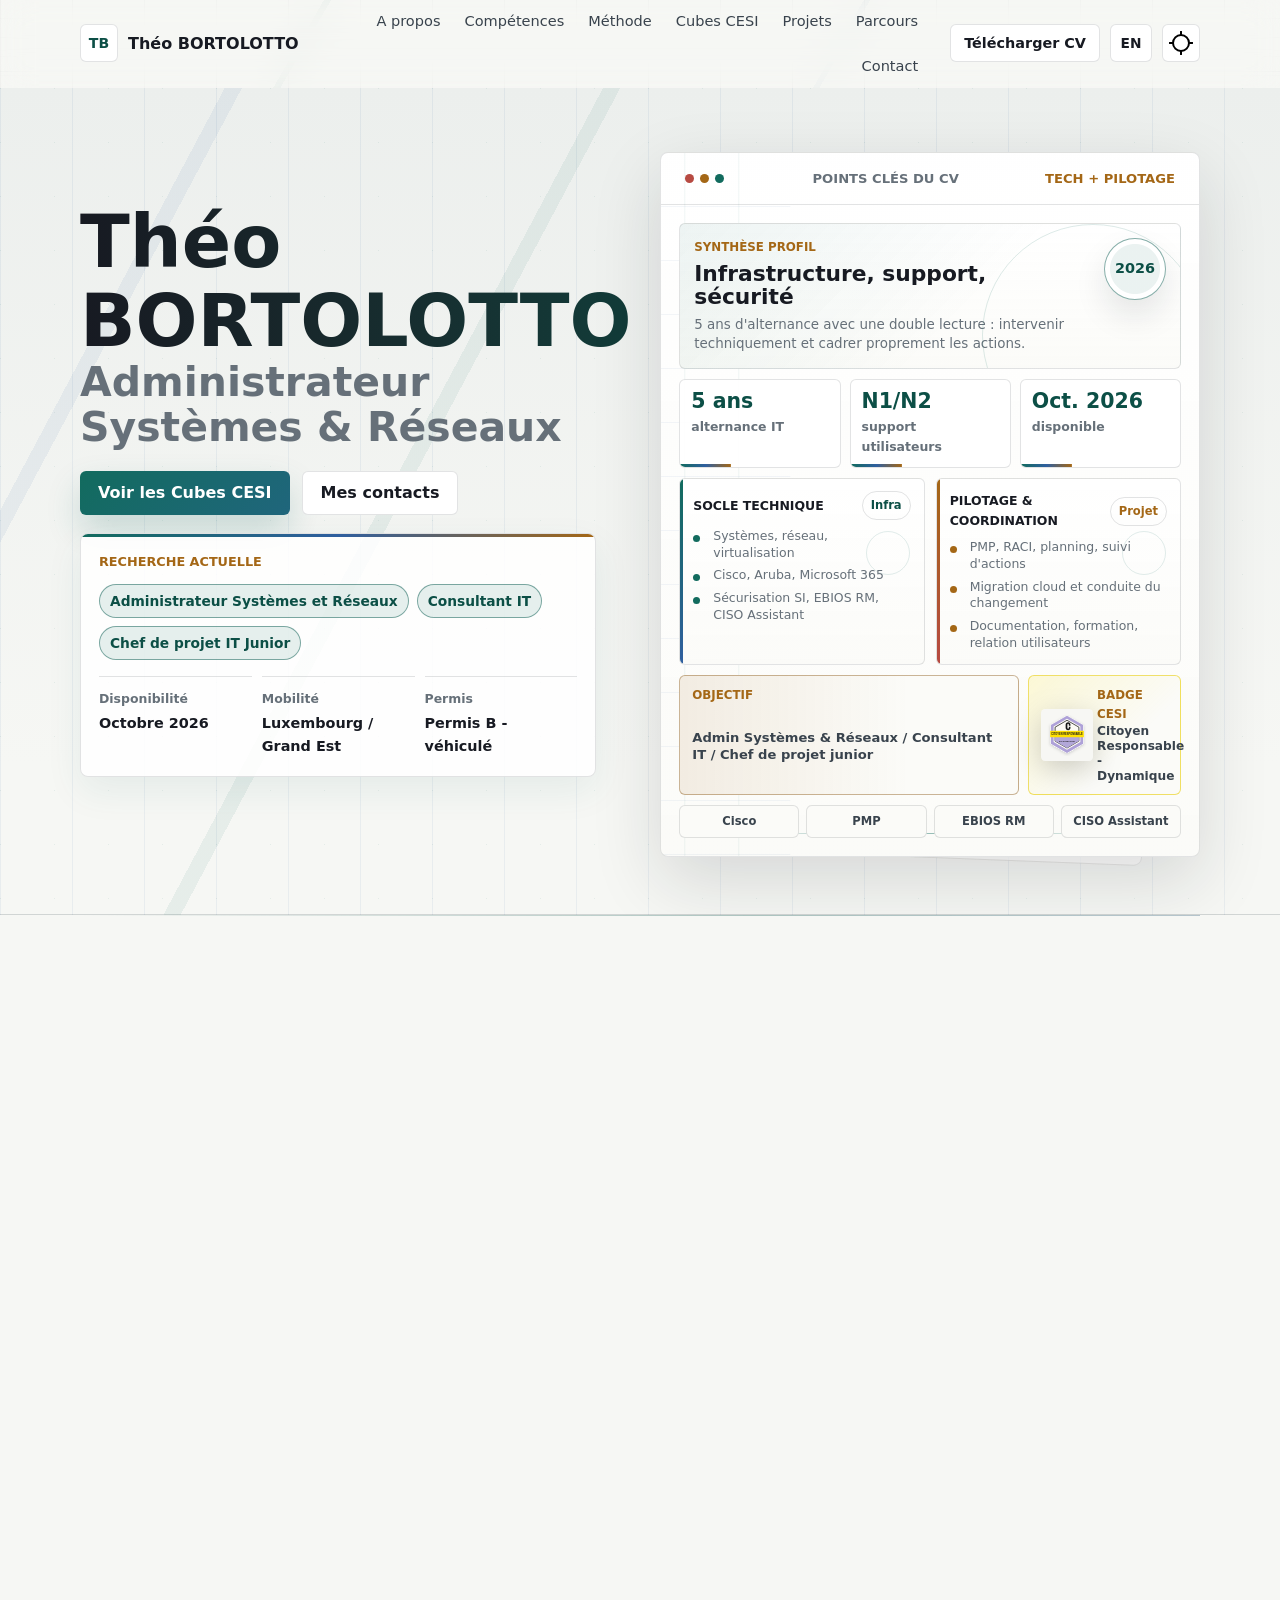
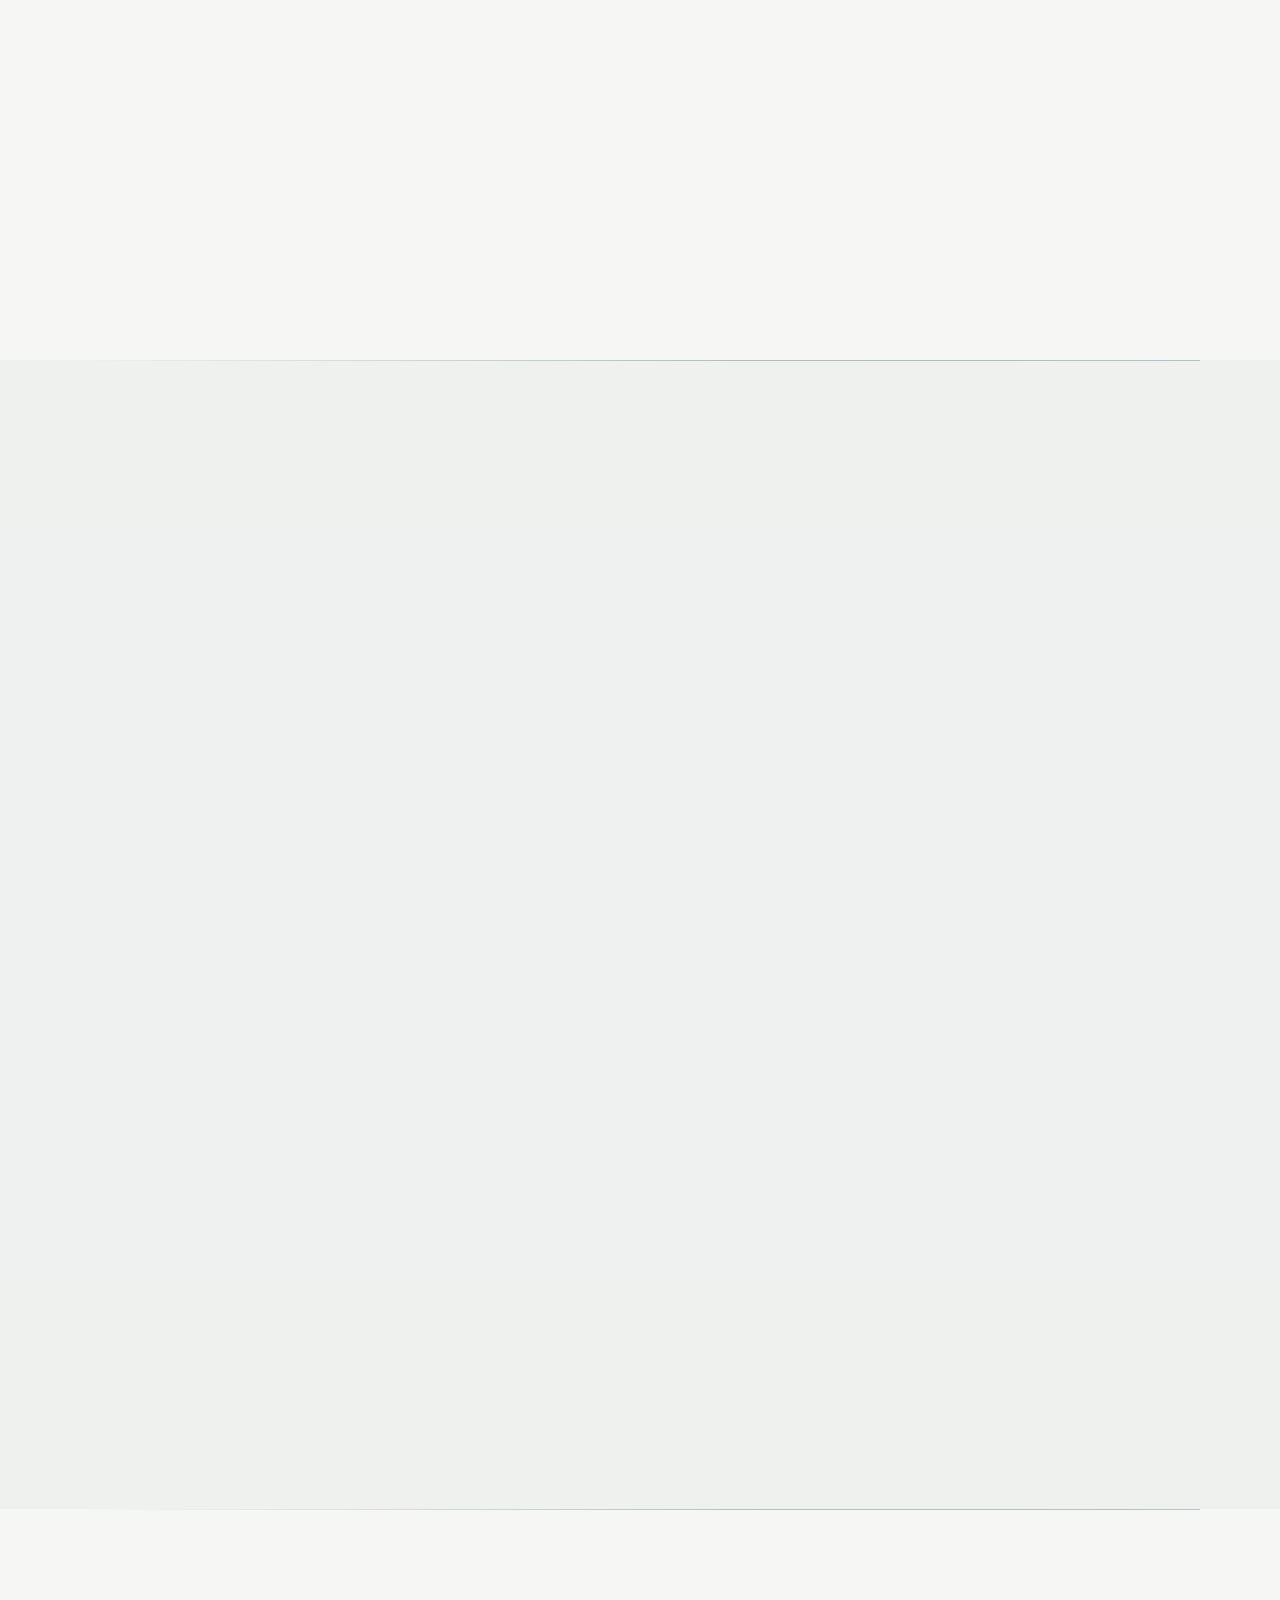
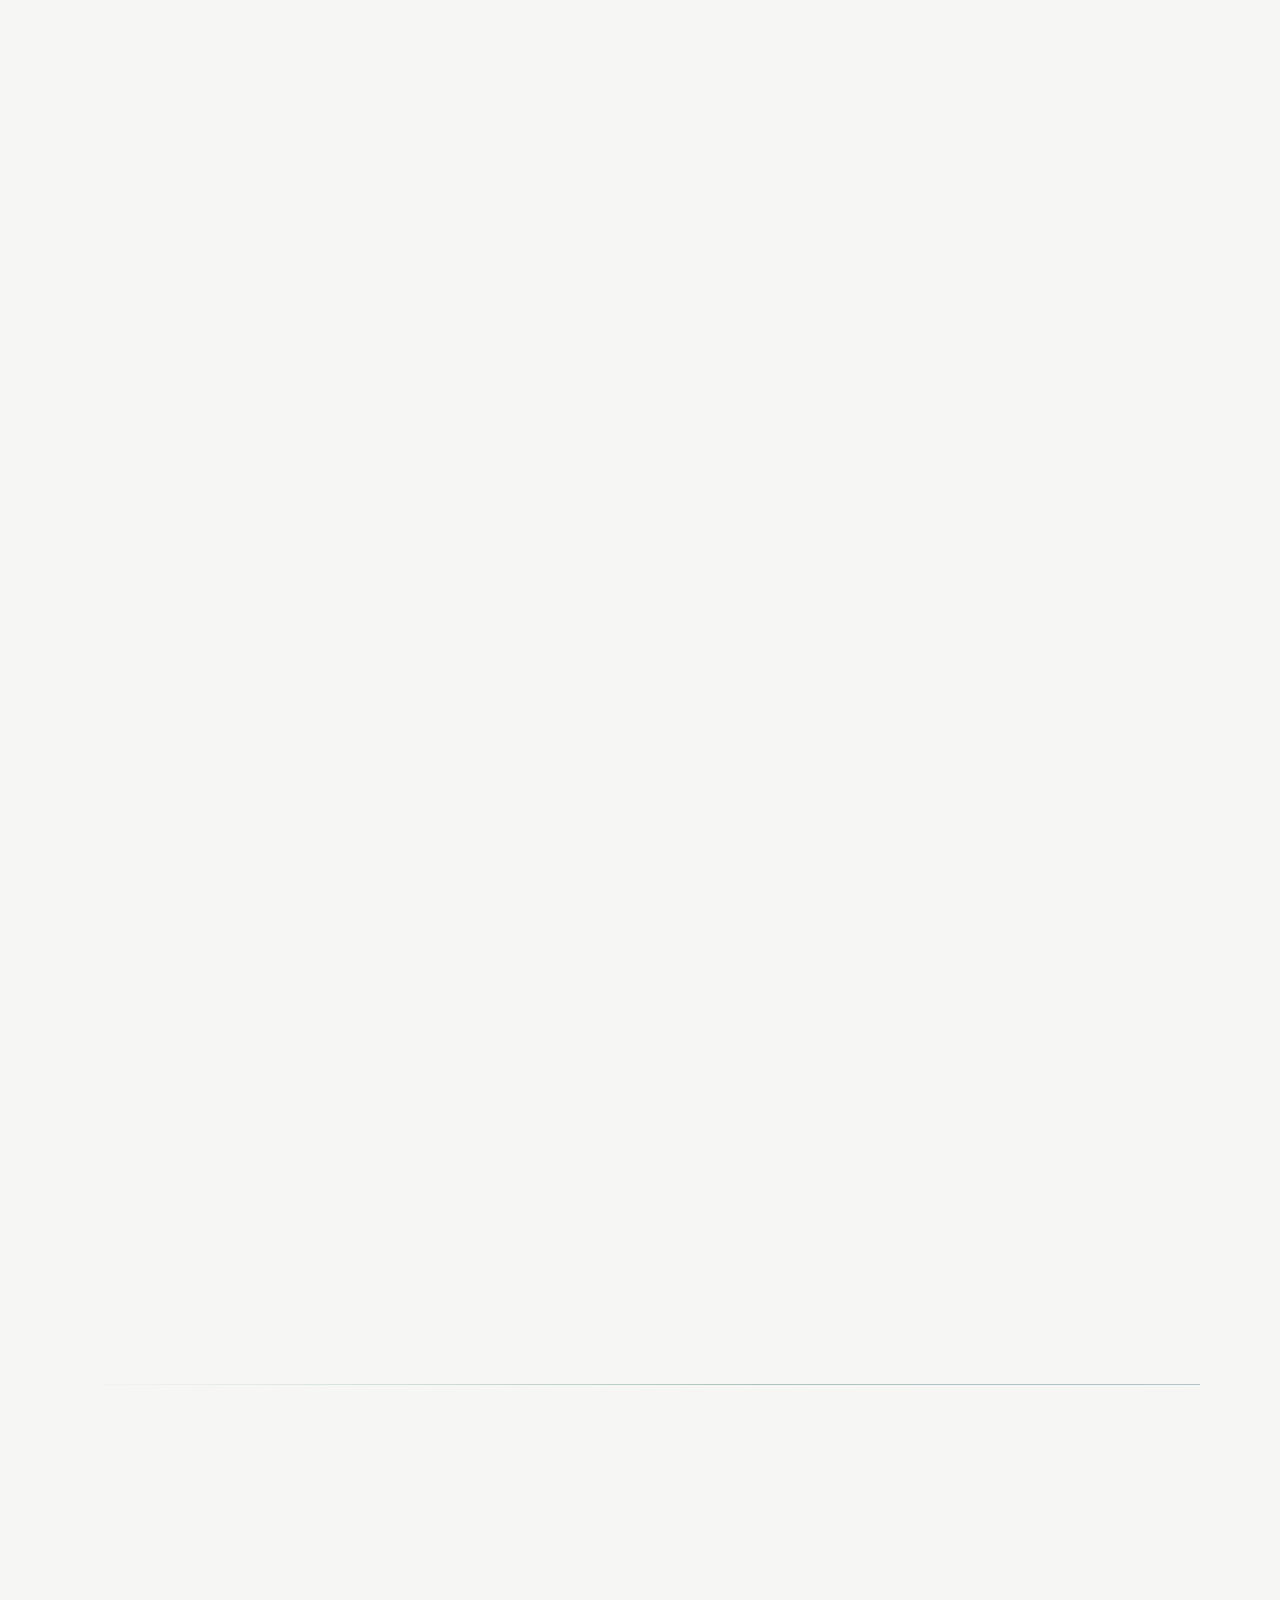
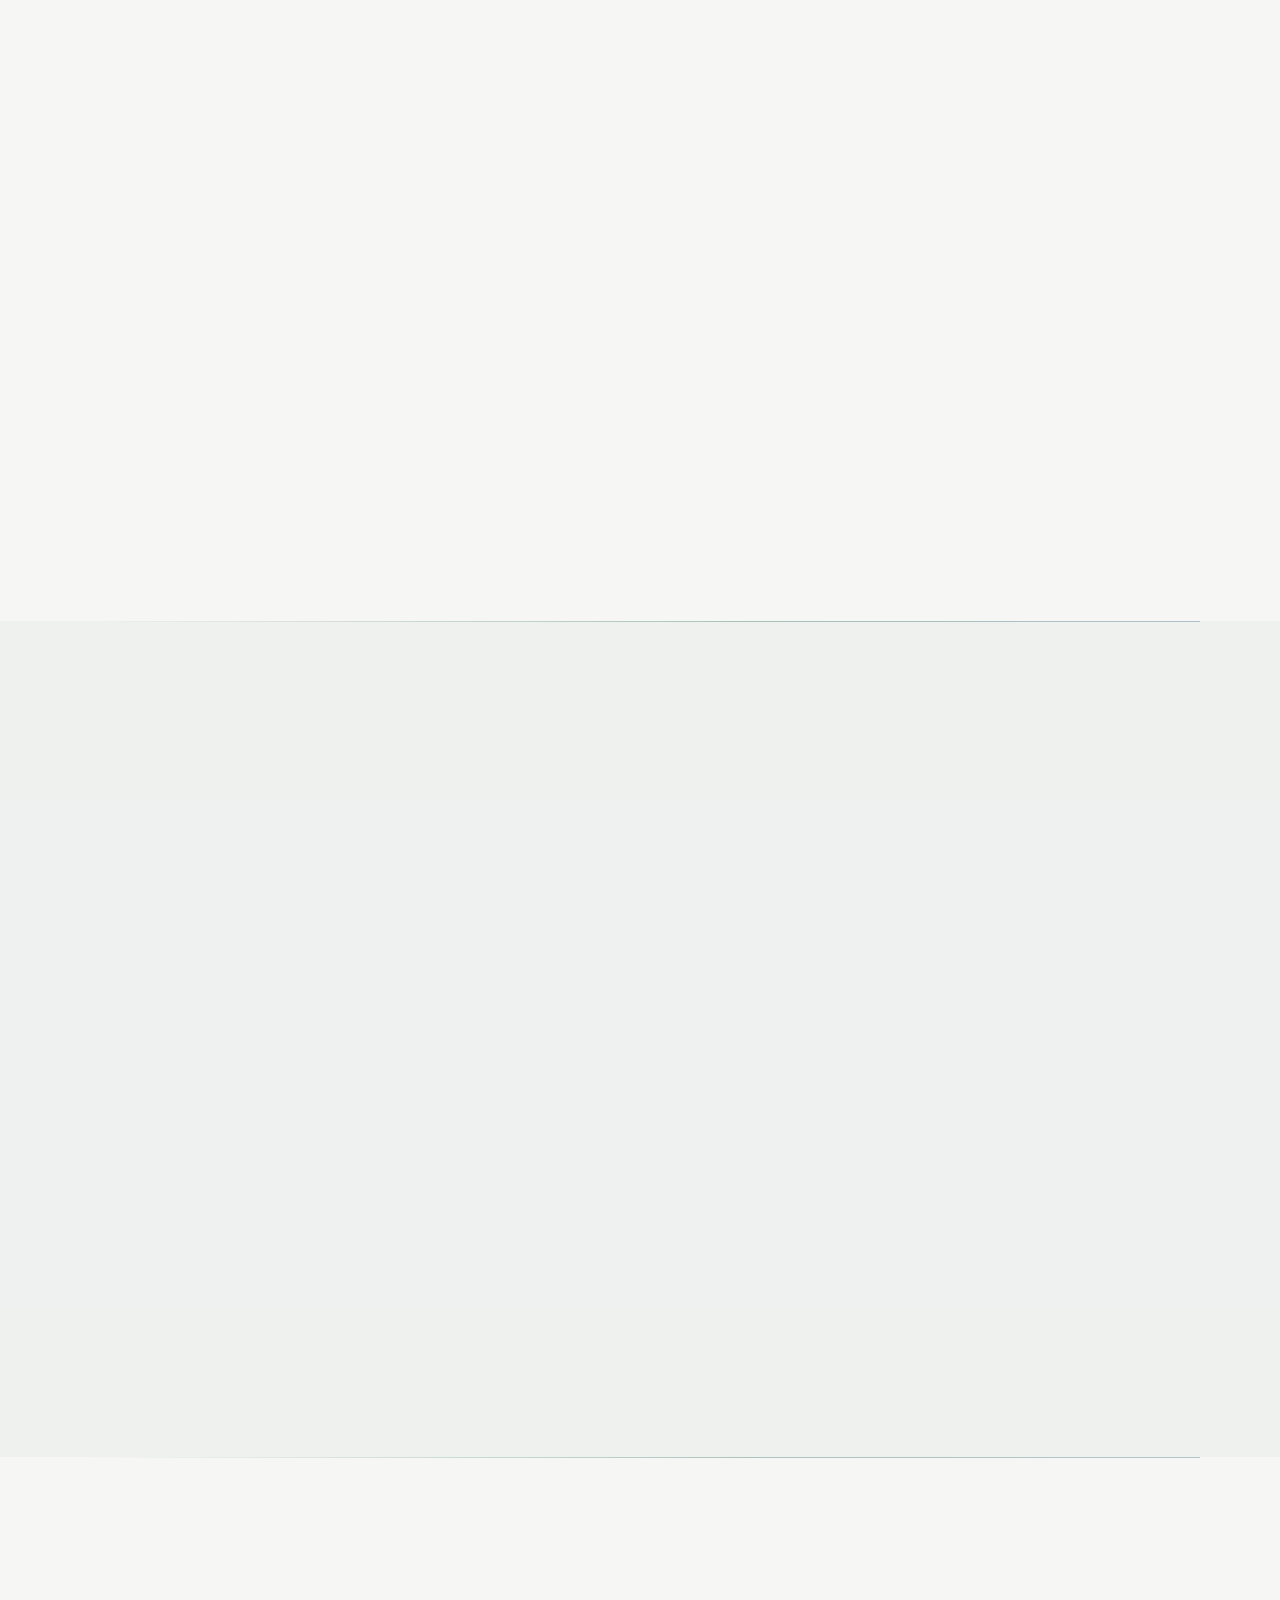
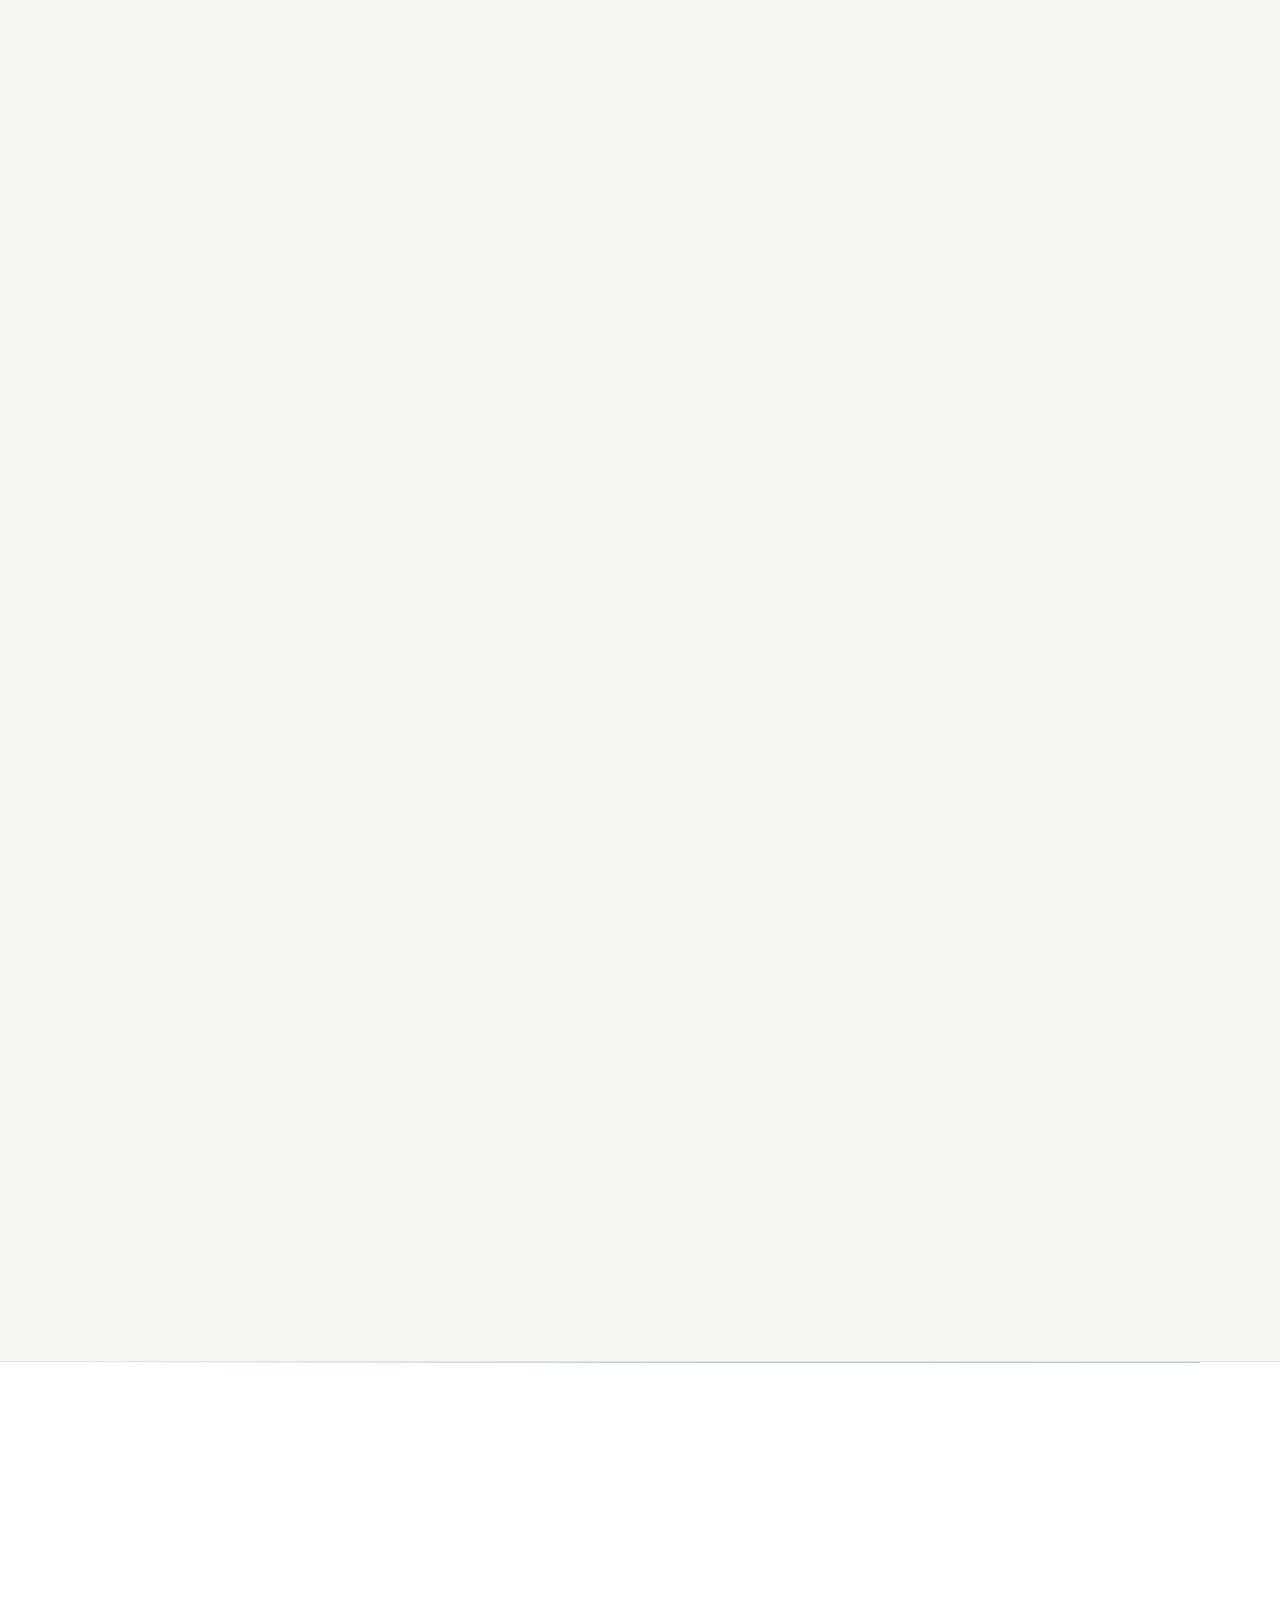
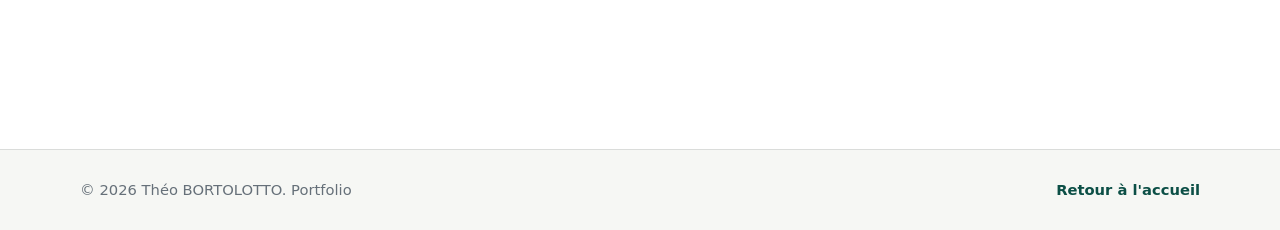
==== commit 31f658e3: "Ajout du portfolio" ====
--- a/index.html
+++ b/index.html
@@ -5,10 +5,13 @@
     <meta name="viewport" content="width=device-width, initial-scale=1">
     <meta
       name="description"
-      content="Portfolio de Théo BORTOLOTTO, étudiant CESI en infrastructures et cybersécurité, à la recherche d'un poste d'administrateur systèmes et réseaux, consultant IT ou chef de projet IT junior."
+      content="Portfolio de Théo BORTOLOTTO : systèmes, réseaux, cybersécurité, gestion de projets."
     >
+    <meta http-equiv="Content-Security-Policy" content="default-src 'self'; base-uri 'self'; object-src 'none'; frame-src 'self'; img-src 'self' data:; script-src 'self'; style-src 'self'; form-action 'none'; upgrade-insecure-requests">
+    <meta name="referrer" content="strict-origin-when-cross-origin">
+    <meta http-equiv="Permissions-Policy" content="camera=(), microphone=(), geolocation=(), payment=()">
     <meta name="theme-color" content="#f7f8f7">
-    <title>Théo BORTOLOTTO | Portfolio IT</title>
+    <title>Théo BORTOLOTTO | Portfolio</title>
     <link rel="icon" href="assets/profile-placeholder.svg" type="image/svg+xml">
     <link rel="stylesheet" href="styles.css">
     <script src="data.js" defer></script>
@@ -40,7 +43,7 @@
         <div class="nav-panel" id="primary-navigation" data-nav-panel>
           <a href="#apropos" data-i18n="navAbout">A propos</a>
           <a href="#competences" data-i18n="navSkills">Compétences</a>
-          <a href="#profil-plus" data-i18n="navProfile">Profil</a>
+          <a href="#profil-plus" data-i18n="navProfile">Méthode</a>
           <a href="#cubes" data-i18n="navCubes">Cubes CESI</a>
           <a href="#projets" data-i18n="navProjects">Projets</a>
           <a href="#parcours" data-i18n="navTimeline">Parcours</a>
@@ -77,14 +80,10 @@
         <div class="hero-field" aria-hidden="true"></div>
         <div class="container hero-layout">
           <div class="hero-copy reveal">
-            <p class="eyebrow" data-profile="status">Etudiant CESI - Infrastructures & Cybersécurité</p>
             <h1 id="hero-title">
               <span data-profile="name">Théo BORTOLOTTO</span>
               <span data-profile="role">Administrateur Systèmes & Réseaux</span>
             </h1>
-            <p class="hero-lead" data-profile="tagline">
-              Profil IT polyvalent, orienté systèmes, réseaux, support utilisateurs et coordination de projets techniques.
-            </p>
             <div class="hero-actions" aria-label="Actions principales">
               <a class="btn btn-primary" href="#cubes" data-i18n="heroPrimary">Voir mes réalisations</a>
               <a class="btn btn-ghost" href="#contact" data-i18n="heroSecondary">Me contacter</a>
@@ -113,6 +112,96 @@
             </div>
             <dl class="hero-metrics" id="hero-metrics" aria-label="Chiffres clés du portfolio"></dl>
           </div>
+          <aside class="hero-visual reveal delay-1" aria-label="Synthèse visuelle du portfolio">
+            <div class="hero-visual-shell" data-tilt-card>
+              <div class="visual-workspace">
+                <div class="visual-window-bar">
+                  <span class="window-controls" aria-hidden="true">
+                    <i></i>
+                    <i></i>
+                    <i></i>
+                  </span>
+                  <span data-i18n="visualTitle">Points clés du CV</span>
+                  <strong data-i18n="visualBadge">Tech + pilotage</strong>
+                </div>
+
+                <div class="profile-snapshot">
+                  <section class="snapshot-hero" aria-label="Résumé du profil">
+                    <div>
+                      <span data-i18n="visualSnapshotLabel">Synthèse profil</span>
+                      <h2 data-i18n="visualSnapshotTitle">Infrastructure, support, sécurité</h2>
+                      <p data-i18n="visualSnapshotText">
+                        5 ans d'alternance avec une double lecture : intervenir techniquement et cadrer proprement les actions.
+                      </p>
+                    </div>
+                    <strong>2026</strong>
+                  </section>
+
+                  <div class="snapshot-metrics" aria-label="Chiffres clés">
+                    <div>
+                      <strong>5 ans</strong>
+                      <span data-i18n="visualMetricExperience">alternance IT</span>
+                    </div>
+                    <div>
+                      <strong>N1/N2</strong>
+                      <span data-i18n="visualMetricSupport">support utilisateurs</span>
+                    </div>
+                    <div>
+                      <strong>Oct. 2026</strong>
+                      <span data-i18n="visualMetricAvailability">disponible</span>
+                    </div>
+                  </div>
+
+                  <div class="snapshot-balance" aria-label="Equilibre technique et pilotage">
+                    <section class="balance-card balance-tech">
+                      <div class="balance-card-head">
+                        <span data-i18n="visualTechTitle">Socle technique</span>
+                        <strong data-i18n="visualTechBadge">Infra</strong>
+                      </div>
+                      <ul>
+                        <li data-i18n="visualTechOne">Systèmes, réseau, virtualisation</li>
+                        <li data-i18n="visualTechTwo">Cisco, Aruba, Microsoft 365</li>
+                        <li data-i18n="visualTechThree">Sécurisation SI, EBIOS RM, CISO Assistant</li>
+                      </ul>
+                    </section>
+
+                    <section class="balance-card balance-management">
+                      <div class="balance-card-head">
+                        <span data-i18n="visualManagementTitle">Pilotage & coordination</span>
+                        <strong data-i18n="visualManagementBadge">Projet</strong>
+                      </div>
+                      <ul>
+                        <li data-i18n="visualManagementOne">PMP, RACI, planning, suivi d'actions</li>
+                        <li data-i18n="visualManagementTwo">Migration cloud et conduite du changement</li>
+                        <li data-i18n="visualManagementThree">Documentation, formation, relation utilisateurs</li>
+                      </ul>
+                    </section>
+                  </div>
+
+                  <div class="snapshot-outcome">
+                    <div class="snapshot-target">
+                      <span data-i18n="visualTargetLabel">Objectif</span>
+                      <strong data-i18n="visualTargetText">Admin Systèmes & Réseaux / Consultant IT / Chef de projet junior</strong>
+                    </div>
+                    <div class="snapshot-badge">
+                      <img src="assets/badge-citoyen-responsable-dynamique.svg" alt="" aria-hidden="true">
+                      <div>
+                        <span data-i18n="badgeShortLabel">Badge CESI</span>
+                        <strong data-i18n="badgeTitle">Citoyen Responsable - Dynamique</strong>
+                      </div>
+                    </div>
+                  </div>
+
+                  <div class="visual-proof-row" aria-hidden="true">
+                    <span>Cisco</span>
+                    <span>PMP</span>
+                    <span>EBIOS RM</span>
+                    <span>CISO Assistant</span>
+                  </div>
+                </div>
+              </div>
+            </div>
+          </aside>
         </div>
       </section>
 
@@ -120,7 +209,7 @@
         <div class="container split-layout">
           <div class="section-heading reveal">
             <p class="eyebrow" data-i18n="aboutEyebrow">A propos</p>
-            <h2 id="about-title" data-i18n="aboutTitle">Un profil IT terrain, structuré et orienté utilisateurs.</h2>
+            <h2 id="about-title" data-i18n="aboutTitle">Terrain, support et infrastructure</h2>
           </div>
 
           <div class="about-content reveal">
@@ -128,13 +217,23 @@
             <div class="about-tags" id="about-tags" aria-label="Informations rapides" data-i18n-aria="profileQuickInfo"></div>
           </div>
 
-          <figure class="profile-panel reveal delay-1">
-            <img src="assets/profile-placeholder.svg" alt="Portrait professionnel illustré de Théo BORTOLOTTO" data-i18n-alt="profileAlt">
-            <figcaption>
-              <strong data-profile="name">Théo BORTOLOTTO</strong>
-              <span data-profile="location">France</span>
-            </figcaption>
-          </figure>
+          <aside class="about-proof-panel reveal delay-1" aria-label="Points forts du profil" data-i18n-aria="profileStrengthsAria">
+            <div>
+              <span>01</span>
+              <strong data-i18n="aboutProofSupportTitle">Support & exploitation</strong>
+              <p data-i18n="aboutProofSupportText">N1/N2, inventaire, suivi de parc, documentation et relation utilisateur.</p>
+            </div>
+            <div>
+              <span>02</span>
+              <strong data-i18n="aboutProofNetworkTitle">Réseau & infrastructure</strong>
+              <p data-i18n="aboutProofNetworkText">Cisco, Aruba, supervision, schémas réseau, migrations et environnements industriels.</p>
+            </div>
+            <div>
+              <span>03</span>
+              <strong data-i18n="aboutProofSecurityTitle">Projet & sécurité</strong>
+              <p data-i18n="aboutProofSecurityText">PMP, RACI, EBIOS RM, CISO Assistant, PCA/PRA et plans de remédiation.</p>
+            </div>
+          </aside>
         </div>
       </section>
 
@@ -142,9 +241,9 @@
         <div class="container">
           <div class="section-heading narrow reveal">
             <p class="eyebrow" data-i18n="skillsEyebrow">Compétences</p>
-            <h2 id="skills-title" data-i18n="skillsTitle">Des compétences centrées sur l'exploitation, le réseau et la sécurité.</h2>
+            <h2 id="skills-title" data-i18n="skillsTitle">Compétences utilisées en alternance et sur mes projets</h2>
             <p data-i18n="skillsText">
-              Une lecture rapide des domaines mobilisés en alternance, dans mes cubes CESI et dans mes projets personnels.
+              Un aperçu des outils et sujets que j'ai manipulés en entreprise, en cube CESI ou sur mon temps personnel.
             </p>
           </div>
           <div class="skills-grid" id="skills-grid"></div>
@@ -154,14 +253,27 @@
       <section class="section" id="profil-plus" aria-labelledby="profile-extra-title">
         <div class="container profile-extra-layout">
           <div class="section-heading reveal">
-            <p class="eyebrow" data-i18n="profileExtraEyebrow">Savoir-être & centres d'intérêt</p>
-            <h2 id="profile-extra-title" data-i18n="profileExtraTitle">Ce que mes loisirs et ma manière de travailler apportent à mon profil IT.</h2>
+            <p class="eyebrow" data-i18n="profileExtraEyebrow">Méthode & centres d'intérêt</p>
+            <h2 id="profile-extra-title" data-i18n="profileExtraTitle">Méthode de travail et curiosité technique</h2>
             <p data-i18n="profileExtraText">
-              J'ai gardé ici les éléments qui ont un vrai lien avec les postes que je vise : support, infrastructure, cybersécurité, conseil et gestion de projet.
-            </p>
-          </div>
-
-          <section class="profile-extra-block reveal delay-1" aria-labelledby="soft-skills-title">
+              Je garde ici uniquement les éléments qui ont un lien direct avec les postes que je vise : support, infrastructure, cybersécurité, conseil et gestion de projet.
+            </p>
+          </div>
+
+          <section class="profile-extra-block recognition-block reveal delay-1" aria-labelledby="badge-title">
+            <article class="recognition-card">
+              <img src="assets/badge-citoyen-responsable-dynamique.svg" alt="" aria-hidden="true">
+              <div>
+                <p class="eyebrow" data-i18n="badgeEyebrow">Badge CESI</p>
+                <h3 id="badge-title" data-i18n="badgeTitle">Citoyen Responsable - Dynamique</h3>
+                <p data-i18n="badgeText">
+                  Badge obtenu dans le cadre du Mastère CESI autour de la RSE, de l'éthique du manager et du rôle du futur manager dans l'entreprise.
+                </p>
+              </div>
+            </article>
+          </section>
+
+          <section class="profile-extra-block reveal delay-2" aria-labelledby="soft-skills-title">
             <h3 id="soft-skills-title" data-i18n="softSkillsTitle">Soft skills</h3>
             <div class="trait-grid" id="soft-skills-grid"></div>
           </section>
@@ -177,9 +289,9 @@
         <div class="container">
           <div class="section-heading reveal">
             <p class="eyebrow" data-i18n="cubesEyebrow">Cubes CESI</p>
-            <h2 id="cubes-title" data-i18n="cubesTitle">Des projets présentés comme de vraies études de cas IT.</h2>
+            <h2 id="cubes-title" data-i18n="cubesTitle">Cubes CESI replacés dans leur contexte</h2>
             <p data-i18n="cubesText">
-              Chaque cube met en avant la problématique, la démarche, la solution produite, les livrables et les compétences développées.
+              Pour chaque cube : problème de départ, démarche, outils utilisés, référentiels, livrables et PDF intégrés.
             </p>
           </div>
 
@@ -206,9 +318,9 @@
         <div class="container">
           <div class="section-heading reveal">
             <p class="eyebrow" data-i18n="projectsEyebrow">Projets personnels</p>
-            <h2 id="projects-title" data-i18n="projectsTitle">Des réalisations complémentaires, orientées pratique et progression.</h2>
+            <h2 id="projects-title" data-i18n="projectsTitle">Travaux personnels et pratique technique</h2>
             <p data-i18n="projectsText">
-              Une sélection de travaux personnels et de démarches techniques qui prolongent mon parcours en infrastructure IT.
+              Des sujets plus petits, utiles pour continuer à pratiquer et garder une trace de ce que j'apprends.
             </p>
           </div>
           <div class="projects-grid" id="projects-grid"></div>
@@ -219,7 +331,7 @@
         <div class="container">
           <div class="section-heading reveal">
             <p class="eyebrow" data-i18n="timelineEyebrow">Parcours</p>
-            <h2 id="timeline-title" data-i18n="timelineTitle">Diplômes, master en cours et expériences pro, dans l'ordre.</h2>
+            <h2 id="timeline-title" data-i18n="timelineTitle">Diplômes, master en cours et expériences pro</h2>
           </div>
 
           <div class="path-layout">
@@ -245,7 +357,7 @@
         <div class="container contact-layout">
           <div class="section-heading reveal">
             <p class="eyebrow" data-i18n="contactEyebrow">Contact</p>
-            <h2 id="contact-title" data-i18n="contactTitle">Disponible pour échanger sur une opportunité IT.</h2>
+            <h2 id="contact-title" data-i18n="contactTitle">Mes contacts</h2>
             <p data-i18n="contactText">
               Je recherche un poste d'Administrateur Systèmes et Réseaux, Consultant IT ou Chef de projet IT Junior à partir d'octobre 2026.
             </p>
@@ -257,12 +369,8 @@
               <a href="mailto:theo.bortolotto@yahoo.com" data-profile-link="email">theo.bortolotto@yahoo.com</a>
             </div>
             <div class="contact-method">
-              <span>Téléphone</span>
-              <a href="tel:+33615662401" data-profile-link="phone">06 15 66 24 01</a>
-            </div>
-            <div class="contact-method">
               <span>LinkedIn</span>
-              <a href="https://www.linkedin.com/in/t-bortolotto" target="_blank" rel="noreferrer" data-profile-link="linkedin">LinkedIn</a>
+              <a href="https://www.linkedin.com/in/t-bortolotto" target="_blank" rel="noopener noreferrer" data-profile-link="linkedin">LinkedIn</a>
             </div>
           </div>
         </div>
@@ -271,7 +379,7 @@
 
     <footer class="site-footer">
       <div class="container footer-inner">
-        <p>© <span data-current-year></span> <span data-profile="name">Théo BORTOLOTTO</span>. <span data-i18n="footerSuffix">Portfolio étudiant CESI.</span></p>
+        <p>© <span data-current-year></span> <span data-profile="name">Théo BORTOLOTTO</span>. <span data-i18n="footerSuffix">Portfolio</span></p>
         <a href="#accueil">Retour à l'accueil</a>
       </div>
     </footer>
--- a/styles.css
+++ b/styles.css
@@ -1,20 +1,26 @@
 :root {
   color-scheme: light;
-  --bg: #f7f8f7;
-  --bg-soft: #eef2f1;
+  --scroll-progress: 0;
+  --bg: #f6f7f4;
+  --bg-soft: #ecefed;
   --surface: #ffffff;
-  --surface-strong: #fbfcfb;
-  --text: #151918;
-  --muted: #606d68;
-  --muted-strong: #3f4b47;
-  --line: rgba(21, 25, 24, 0.12);
-  --line-strong: rgba(21, 25, 24, 0.2);
-  --accent: #176b62;
-  --accent-strong: #0f4f48;
-  --accent-soft: rgba(23, 107, 98, 0.11);
-  --gold: #9c6b22;
-  --shadow: 0 24px 70px rgba(30, 38, 35, 0.12);
-  --shadow-soft: 0 16px 42px rgba(30, 38, 35, 0.09);
+  --surface-strong: #fbfbf8;
+  --text: #171a22;
+  --muted: #667079;
+  --muted-strong: #39434d;
+  --line: rgba(23, 26, 34, 0.12);
+  --line-strong: rgba(23, 26, 34, 0.22);
+  --accent: #126b5e;
+  --accent-strong: #0c4f46;
+  --accent-soft: rgba(18, 107, 94, 0.1);
+  --blue: #2f5f9f;
+  --blue-soft: rgba(47, 95, 159, 0.1);
+  --coral: #b74a42;
+  --coral-soft: rgba(183, 74, 66, 0.1);
+  --gold: #a46716;
+  --gold-soft: rgba(164, 103, 22, 0.12);
+  --shadow: 0 24px 70px rgba(24, 31, 38, 0.14);
+  --shadow-soft: 0 16px 42px rgba(24, 31, 38, 0.1);
   --radius: 8px;
   --radius-sm: 6px;
   --container: min(1120px, calc(100% - 40px));
@@ -25,19 +31,24 @@
 
 :root[data-theme="dark"] {
   color-scheme: dark;
-  --bg: #111413;
-  --bg-soft: #191f1d;
-  --surface: #171b1a;
-  --surface-strong: #1d2321;
-  --text: #f2f5f3;
-  --muted: #b5c0bb;
-  --muted-strong: #d3dbd7;
-  --line: rgba(242, 245, 243, 0.13);
-  --line-strong: rgba(242, 245, 243, 0.22);
-  --accent: #6fc6b8;
-  --accent-strong: #9adbd0;
-  --accent-soft: rgba(111, 198, 184, 0.12);
-  --gold: #d3a657;
+  --bg: #121417;
+  --bg-soft: #1a1f23;
+  --surface: #181c20;
+  --surface-strong: #20262b;
+  --text: #f2f4f1;
+  --muted: #abb6bd;
+  --muted-strong: #d4dde2;
+  --line: rgba(242, 244, 241, 0.13);
+  --line-strong: rgba(242, 244, 241, 0.24);
+  --accent: #74cbbb;
+  --accent-strong: #a1e3d7;
+  --accent-soft: rgba(116, 203, 187, 0.13);
+  --blue: #8fb7ff;
+  --blue-soft: rgba(143, 183, 255, 0.12);
+  --coral: #ff9288;
+  --coral-soft: rgba(255, 146, 136, 0.12);
+  --gold: #e0b05d;
+  --gold-soft: rgba(224, 176, 93, 0.14);
   --shadow: 0 24px 80px rgba(0, 0, 0, 0.32);
   --shadow-soft: 0 18px 52px rgba(0, 0, 0, 0.24);
 }
@@ -52,17 +63,53 @@
 }
 
 body {
+  position: relative;
   min-width: 320px;
   margin: 0;
+  overflow-x: hidden;
   background: var(--bg);
   color: var(--text);
   font-family: inherit;
   line-height: 1.6;
   text-rendering: optimizeLegibility;
+  isolation: isolate;
 }
 
 body::before {
-  content: none;
+  position: fixed;
+  inset: 0;
+  z-index: 0;
+  content: "";
+  pointer-events: none;
+  background:
+    linear-gradient(120deg, transparent 0 18%, color-mix(in srgb, var(--accent) 10%, transparent) 18% 18.4%, transparent 18.4% 48%, color-mix(in srgb, var(--blue) 9%, transparent) 48% 48.35%, transparent 48.35% 100%),
+    linear-gradient(90deg, color-mix(in srgb, var(--line) 56%, transparent) 1px, transparent 1px) 0 0 / 72px 72px,
+    linear-gradient(0deg, color-mix(in srgb, var(--line) 44%, transparent) 1px, transparent 1px) 0 0 / 72px 72px;
+  opacity: 0.58;
+  transform: translateZ(0);
+  animation: pageBlueprint 28s linear infinite alternate;
+}
+
+body::after {
+  position: fixed;
+  inset: 0;
+  z-index: 0;
+  content: "";
+  pointer-events: none;
+  background:
+    linear-gradient(180deg, transparent 0 28%, color-mix(in srgb, var(--accent) 7%, transparent) 28% 28.12%, transparent 28.12% 100%),
+    repeating-linear-gradient(180deg, transparent 0 18px, color-mix(in srgb, var(--text) 3%, transparent) 18px 19px);
+  opacity: 0.45;
+  animation: pageScan 9s ease-in-out infinite;
+}
+
+.site-header,
+main,
+.site-footer,
+.back-to-top,
+.cube-dialog {
+  position: relative;
+  z-index: 1;
 }
 
 img,
@@ -121,6 +168,19 @@
   border-bottom: 1px solid transparent;
   backdrop-filter: blur(16px);
   transition: border-color 180ms ease, background 180ms ease, box-shadow 180ms ease;
+}
+
+.site-header::after {
+  position: absolute;
+  right: 0;
+  bottom: -1px;
+  left: 0;
+  height: 2px;
+  content: "";
+  background: linear-gradient(90deg, var(--accent), var(--blue), var(--gold), var(--coral));
+  transform: scaleX(var(--scroll-progress));
+  transform-origin: left;
+  opacity: 0.82;
 }
 
 .site-header.is-scrolled {
@@ -157,6 +217,8 @@
 }
 
 .brand-mark {
+  position: relative;
+  isolation: isolate;
   display: grid;
   width: 38px;
   height: 38px;
@@ -167,6 +229,26 @@
   color: var(--accent-strong);
   font-size: 0.88rem;
   letter-spacing: 0;
+  box-shadow: 0 0 0 0 color-mix(in srgb, var(--accent) 0%, transparent);
+  animation: brandPulse 5.4s ease-in-out infinite;
+}
+
+.brand-mark::after {
+  position: absolute;
+  inset: 6px;
+  z-index: -1;
+  content: "";
+  border-radius: inherit;
+  background: color-mix(in srgb, var(--accent) 15%, transparent);
+  opacity: 0;
+  transform: scale(0.72);
+  transition: opacity 180ms ease, transform 180ms ease;
+}
+
+.brand:hover .brand-mark::after,
+.brand:focus-visible .brand-mark::after {
+  opacity: 1;
+  transform: scale(1);
 }
 
 .brand-text {
@@ -181,6 +263,7 @@
 }
 
 .nav-panel a {
+  position: relative;
   padding: 9px 10px;
   border-radius: var(--radius-sm);
   color: var(--muted-strong);
@@ -188,10 +271,31 @@
   transition: color 160ms ease, background 160ms ease;
 }
 
+.nav-panel a::after {
+  position: absolute;
+  right: 10px;
+  bottom: 5px;
+  left: 10px;
+  height: 2px;
+  content: "";
+  border-radius: 999px;
+  background: linear-gradient(90deg, var(--accent), var(--blue));
+  transform: scaleX(0);
+  transform-origin: left;
+  transition: transform 220ms ease;
+}
+
 .nav-panel a:hover,
-.nav-panel a:focus-visible {
+.nav-panel a:focus-visible,
+.nav-panel a.is-active {
   background: var(--accent-soft);
   color: var(--accent-strong);
+}
+
+.nav-panel a:hover::after,
+.nav-panel a:focus-visible::after,
+.nav-panel a.is-active::after {
+  transform: scaleX(1);
 }
 
 .nav-actions {
@@ -231,6 +335,8 @@
 }
 
 .btn {
+  position: relative;
+  overflow: hidden;
   display: inline-flex;
   align-items: center;
   justify-content: center;
@@ -239,6 +345,16 @@
   font-weight: 700;
 }
 
+.btn:not([data-profile-link="cv"])::before {
+  position: absolute;
+  inset: 0;
+  content: "";
+  background: linear-gradient(110deg, transparent 0 34%, rgba(255, 255, 255, 0.28) 46%, transparent 58% 100%);
+  opacity: 0;
+  transform: translateX(-85%);
+  transition: opacity 180ms ease;
+}
+
 .btn:hover,
 .icon-button:hover,
 .filter-button:hover,
@@ -246,8 +362,14 @@
   transform: translateY(-2px);
 }
 
+.btn:not([data-profile-link="cv"]):hover::before,
+.btn:not([data-profile-link="cv"]):focus-visible::before {
+  opacity: 1;
+  animation: buttonSheen 900ms ease;
+}
+
 .btn-primary {
-  background: var(--accent);
+  background: linear-gradient(135deg, var(--accent), color-mix(in srgb, var(--blue) 46%, var(--accent)));
   color: #ffffff;
   box-shadow: 0 16px 34px rgba(23, 107, 98, 0.2);
 }
@@ -340,7 +462,19 @@
   position: relative;
   overflow: hidden;
   min-height: auto;
-  padding: clamp(70px, 8vw, 104px) 0 clamp(52px, 7vw, 84px);
+  padding: clamp(46px, 5vw, 70px) 0 clamp(38px, 5vw, 58px);
+}
+
+.hero::after {
+  position: absolute;
+  inset: 0;
+  z-index: -1;
+  content: "";
+  background:
+    linear-gradient(118deg, transparent 0 22%, rgba(47, 95, 159, 0.08) 22% 23%, transparent 23% 44%, rgba(18, 107, 94, 0.08) 44% 45%, transparent 45% 100%);
+  opacity: 0.9;
+  transform: translateX(-12%);
+  animation: signalBands 16s ease-in-out infinite alternate;
 }
 
 .hero-field {
@@ -348,16 +482,23 @@
   inset: 0;
   z-index: -1;
   border-bottom: 1px solid var(--line);
-  background: linear-gradient(180deg, var(--bg-soft) 0%, var(--bg) 86%);
+  background:
+    linear-gradient(135deg, rgba(18, 107, 94, 0.08) 0 1px, transparent 1px 54px),
+    linear-gradient(90deg, rgba(47, 95, 159, 0.07) 0 1px, transparent 1px 72px),
+    linear-gradient(180deg, var(--bg-soft) 0%, var(--bg) 82%);
+  background-size: 54px 54px, 72px 72px, auto;
+  animation: heroDrift 18s linear infinite alternate;
 }
 
 .hero-layout {
   display: grid;
-  grid-template-columns: minmax(0, 1fr);
+  grid-template-columns: minmax(0, 0.88fr) minmax(430px, 0.92fr);
   align-items: center;
+  gap: clamp(28px, 5vw, 70px);
 }
 
 .hero-copy {
+  min-width: 0;
   max-width: 860px;
 }
 
@@ -386,12 +527,23 @@
 
 h1 {
   margin-bottom: 22px;
-  font-size: clamp(2.8rem, 6vw, 5.45rem);
+  font-size: clamp(2.7rem, 5.7vw, 5.2rem);
   max-width: 950px;
 }
 
 h1 span {
   display: block;
+}
+
+h1 span:first-child {
+  width: fit-content;
+  color: transparent;
+  background:
+    linear-gradient(90deg, var(--text), color-mix(in srgb, var(--accent-strong) 70%, var(--text)), var(--text)) 0 0 / 220% 100%;
+  -webkit-background-clip: text;
+  background-clip: text;
+  -webkit-text-fill-color: transparent;
+  animation: titleFlow 9s ease-in-out infinite;
 }
 
 h1 span:last-child {
@@ -423,6 +575,9 @@
 }
 
 .search-card {
+  position: relative;
+  overflow: hidden;
+  isolation: isolate;
   max-width: 690px;
   margin-bottom: 28px;
   padding: 18px;
@@ -432,6 +587,32 @@
   box-shadow: 0 14px 36px rgba(23, 107, 98, 0.08);
 }
 
+.search-card::before {
+  position: absolute;
+  top: 0;
+  right: 0;
+  left: 0;
+  height: 3px;
+  content: "";
+  background: linear-gradient(90deg, var(--accent), var(--blue), var(--gold));
+}
+
+.search-card::after {
+  position: absolute;
+  inset: 0;
+  z-index: -1;
+  content: "";
+  background:
+    radial-gradient(280px circle at var(--mx, 50%) var(--my, 0%), color-mix(in srgb, var(--accent) 16%, transparent), transparent 58%),
+    linear-gradient(120deg, transparent, color-mix(in srgb, var(--blue) 8%, transparent), transparent);
+  opacity: 0;
+  transition: opacity 220ms ease;
+}
+
+.search-card:hover::after {
+  opacity: 1;
+}
+
 .search-label {
   display: block;
   margin-bottom: 12px;
@@ -451,6 +632,7 @@
   display: inline-flex;
   min-height: 31px;
   align-items: center;
+  max-width: 100%;
   padding: 5px 10px;
   border: 1px solid color-mix(in srgb, var(--accent) 44%, var(--line));
   border-radius: 999px;
@@ -458,6 +640,14 @@
   color: var(--accent-strong);
   font-size: 0.86rem;
   font-weight: 800;
+  white-space: normal;
+  transition: transform 180ms ease, border-color 180ms ease, background 180ms ease;
+}
+
+.role-list span:hover {
+  transform: translateY(-2px);
+  border-color: color-mix(in srgb, var(--accent) 72%, var(--line));
+  background: color-mix(in srgb, var(--accent-soft) 82%, var(--surface));
 }
 
 .job-details {
@@ -486,18 +676,19 @@
 }
 
 .hero-metrics {
-  display: grid;
-  grid-template-columns: repeat(3, minmax(0, 1fr));
-  gap: 14px;
-  max-width: 620px;
+  display: none;
+  grid-template-columns: repeat(auto-fit, minmax(170px, 1fr));
+  gap: 10px;
+  max-width: 460px;
   margin: 0;
 }
 
 .hero-metrics div {
-  padding: 18px;
+  padding: 16px;
   border: 1px solid var(--line);
   border-radius: var(--radius);
-  background: color-mix(in srgb, var(--surface) 82%, transparent);
+  background: color-mix(in srgb, var(--surface) 88%, transparent);
+  box-shadow: 0 10px 30px rgba(24, 31, 38, 0.06);
 }
 
 .hero-metrics dt {
@@ -513,8 +704,674 @@
   font-size: 0.9rem;
 }
 
+.hero-visual {
+  min-width: 0;
+}
+
+.hero-visual-shell {
+  position: relative;
+  display: grid;
+  min-height: 560px;
+  align-items: center;
+  perspective: 1000px;
+  isolation: isolate;
+}
+
+.hero-visual-shell::before,
+.hero-visual-shell::after {
+  position: absolute;
+  z-index: -1;
+  content: "";
+  border: 1px solid var(--line);
+  border-radius: var(--radius);
+  opacity: 0.72;
+  pointer-events: none;
+}
+
+.hero-visual-shell::before {
+  inset: 34px 16px 22px 44px;
+  background:
+    linear-gradient(135deg, color-mix(in srgb, var(--blue-soft) 70%, transparent), transparent 58%),
+    var(--surface-strong);
+  transform: rotate(-2.5deg);
+}
+
+.hero-visual-shell::after {
+  inset: 70px 46px 0 12px;
+  background:
+    linear-gradient(135deg, color-mix(in srgb, var(--gold-soft) 64%, transparent), transparent 62%),
+    var(--surface);
+  transform: rotate(2.2deg);
+}
+
+.visual-workspace {
+  position: relative;
+  overflow: hidden;
+  border: 1px solid var(--line);
+  border-radius: var(--radius);
+  background:
+    linear-gradient(180deg, color-mix(in srgb, var(--surface) 94%, transparent), color-mix(in srgb, var(--surface-strong) 96%, transparent)),
+    var(--surface);
+  box-shadow: var(--shadow);
+  transform: rotateX(var(--tilt-y, 0deg)) rotateY(var(--tilt-x, 0deg));
+  transition: transform 180ms ease, box-shadow 220ms ease;
+}
+
+.visual-workspace::before {
+  position: absolute;
+  inset: 0;
+  content: "";
+  background:
+    linear-gradient(90deg, transparent, rgba(255, 255, 255, 0.32), transparent) 0 0 / 72% 100% no-repeat,
+    linear-gradient(90deg, rgba(18, 107, 94, 0.08) 1px, transparent 1px) 0 0 / 54px 54px,
+    linear-gradient(0deg, rgba(47, 95, 159, 0.07) 1px, transparent 1px) 0 0 / 54px 54px;
+  opacity: 0.8;
+  transform: translateX(-76%);
+  animation: workspaceScan 8s ease-in-out infinite;
+}
+
+.visual-workspace::after {
+  position: absolute;
+  right: 26px;
+  bottom: 22px;
+  left: 26px;
+  height: 1px;
+  content: "";
+  background: linear-gradient(90deg, transparent, color-mix(in srgb, var(--accent) 66%, transparent), transparent);
+  opacity: 0.65;
+  pointer-events: none;
+  animation: trackSweep 5.8s ease-in-out infinite;
+}
+
+.visual-window-bar,
+.profile-snapshot,
+.visual-grid,
+.visual-proof-row {
+  position: relative;
+  z-index: 1;
+}
+
+.visual-window-bar {
+  display: flex;
+  align-items: center;
+  justify-content: space-between;
+  gap: 14px;
+  min-height: 52px;
+  padding: 0 clamp(16px, 3vw, 24px);
+  border-bottom: 1px solid var(--line);
+  color: var(--muted);
+  font-size: 0.82rem;
+  font-weight: 850;
+  text-transform: uppercase;
+}
+
+.window-controls {
+  display: inline-flex;
+  gap: 6px;
+  margin-right: 2px;
+}
+
+.window-controls i {
+  display: block;
+  width: 9px;
+  height: 9px;
+  border-radius: 50%;
+  background: var(--coral);
+}
+
+.window-controls i:nth-child(2) {
+  background: var(--gold);
+}
+
+.window-controls i:nth-child(3) {
+  background: var(--accent);
+}
+
+.visual-window-bar strong {
+  color: var(--gold);
+  white-space: nowrap;
+}
+
+.profile-snapshot {
+  display: grid;
+  gap: 10px;
+  padding: clamp(14px, 2.4vw, 18px);
+}
+
+.snapshot-hero {
+  position: relative;
+  overflow: hidden;
+  display: grid;
+  grid-template-columns: minmax(0, 1fr) auto;
+  gap: 16px;
+  padding: 14px;
+  border: 1px solid var(--line);
+  border-radius: var(--radius-sm);
+  background:
+    linear-gradient(135deg, color-mix(in srgb, var(--accent-soft) 74%, transparent), transparent 58%),
+    linear-gradient(180deg, color-mix(in srgb, var(--surface) 90%, transparent), color-mix(in srgb, var(--surface-strong) 96%, transparent));
+}
+
+.snapshot-hero::before {
+  position: absolute;
+  inset: auto -24px -78px auto;
+  width: 220px;
+  height: 220px;
+  content: "";
+  border: 1px solid color-mix(in srgb, var(--accent) 26%, transparent);
+  border-radius: 50%;
+  opacity: 0.55;
+  animation: profileRadar 8s ease-in-out infinite;
+}
+
+.snapshot-hero span,
+.snapshot-target span,
+.snapshot-badge span {
+  display: block;
+  color: var(--gold);
+  font-size: 0.74rem;
+  font-weight: 900;
+  text-transform: uppercase;
+}
+
+.snapshot-hero h2 {
+  max-width: 360px;
+  margin: 5px 0 6px;
+  color: var(--text);
+  font-size: clamp(1.08rem, 1.7vw, 1.36rem);
+}
+
+.snapshot-hero p {
+  max-width: 420px;
+  margin: 0;
+  color: var(--muted);
+  font-size: 0.84rem;
+  line-height: 1.45;
+}
+
+.snapshot-hero > strong {
+  position: relative;
+  display: grid;
+  width: 62px;
+  height: 62px;
+  place-items: center;
+  border: 1px solid color-mix(in srgb, var(--accent) 44%, var(--line));
+  border-radius: 50%;
+  background:
+    radial-gradient(circle, color-mix(in srgb, var(--accent-soft) 84%, transparent) 0 58%, transparent 60%),
+    var(--surface);
+  color: var(--accent-strong);
+  font-size: 0.9rem;
+  box-shadow: 0 16px 32px rgba(24, 31, 38, 0.1);
+}
+
+.snapshot-metrics {
+  display: grid;
+  grid-template-columns: repeat(3, minmax(0, 1fr));
+  gap: 9px;
+}
+
+.snapshot-metrics div {
+  position: relative;
+  overflow: hidden;
+  min-height: 68px;
+  padding: 10px 11px;
+  border: 1px solid var(--line);
+  border-radius: var(--radius-sm);
+  background: color-mix(in srgb, var(--surface) 88%, transparent);
+}
+
+.snapshot-metrics div::after {
+  position: absolute;
+  right: 0;
+  bottom: 0;
+  left: 0;
+  height: 3px;
+  content: "";
+  background: linear-gradient(90deg, var(--accent), var(--blue), var(--gold));
+  transform: scaleX(0.32);
+  transform-origin: left;
+  animation: metricPulse 6s ease-in-out infinite;
+}
+
+.snapshot-metrics div:nth-child(2)::after {
+  animation-delay: 0.35s;
+}
+
+.snapshot-metrics div:nth-child(3)::after {
+  animation-delay: 0.7s;
+}
+
+.snapshot-metrics strong,
+.snapshot-target strong,
+.snapshot-badge strong {
+  display: block;
+  color: var(--text);
+  font-weight: 900;
+  line-height: 1.12;
+}
+
+.snapshot-metrics strong {
+  margin-bottom: 5px;
+  color: var(--accent-strong);
+  font-size: clamp(1rem, 1.8vw, 1.28rem);
+}
+
+.snapshot-metrics span {
+  display: block;
+  color: var(--muted);
+  font-size: 0.78rem;
+  font-weight: 750;
+}
+
+.snapshot-balance {
+  display: grid;
+  grid-template-columns: repeat(2, minmax(0, 1fr));
+  gap: 11px;
+}
+
+.balance-card {
+  position: relative;
+  overflow: hidden;
+  padding: 12px 13px;
+  border: 1px solid var(--line);
+  border-radius: var(--radius-sm);
+  background:
+    linear-gradient(180deg, color-mix(in srgb, var(--surface) 91%, transparent), color-mix(in srgb, var(--surface-strong) 94%, transparent)),
+    var(--surface);
+  transition: transform 220ms ease, border-color 220ms ease, box-shadow 220ms ease;
+}
+
+.balance-card::before {
+  position: absolute;
+  inset: 0 auto 0 0;
+  width: 3px;
+  content: "";
+  background: linear-gradient(180deg, var(--accent), var(--blue));
+}
+
+.balance-management::before {
+  background: linear-gradient(180deg, var(--gold), var(--coral));
+}
+
+.balance-card::after {
+  position: absolute;
+  top: 52px;
+  right: 14px;
+  width: 42px;
+  height: 42px;
+  content: "";
+  border: 1px solid color-mix(in srgb, var(--accent) 28%, transparent);
+  border-radius: 50%;
+  opacity: 0.45;
+}
+
+.balance-card:hover {
+  transform: translateY(-3px);
+  border-color: color-mix(in srgb, var(--accent) 42%, var(--line));
+  box-shadow: var(--shadow-soft);
+}
+
+.balance-card-head {
+  position: relative;
+  z-index: 1;
+  display: flex;
+  align-items: center;
+  justify-content: space-between;
+  gap: 10px;
+  margin-bottom: 8px;
+}
+
+.balance-card-head span {
+  color: var(--text);
+  font-size: 0.78rem;
+  font-weight: 900;
+  text-transform: uppercase;
+}
+
+.balance-card-head strong {
+  display: inline-flex;
+  min-height: 26px;
+  align-items: center;
+  padding: 4px 8px;
+  border: 1px solid var(--line);
+  border-radius: 999px;
+  color: var(--accent-strong);
+  font-size: 0.72rem;
+}
+
+.balance-management .balance-card-head strong {
+  color: var(--gold);
+}
+
+.balance-card ul {
+  position: relative;
+  z-index: 1;
+  display: grid;
+  gap: 6px;
+  margin: 0;
+  padding: 0;
+  list-style: none;
+}
+
+.balance-card li {
+  display: grid;
+  grid-template-columns: 12px minmax(0, 1fr);
+  gap: 8px;
+  color: var(--muted);
+  font-size: 0.78rem;
+  line-height: 1.34;
+}
+
+.balance-card li::before {
+  width: 7px;
+  height: 7px;
+  margin-top: 7px;
+  border-radius: 50%;
+  background: var(--accent);
+  content: "";
+}
+
+.balance-management li::before {
+  background: var(--gold);
+}
+
+.snapshot-outcome {
+  display: grid;
+  grid-template-columns: minmax(0, 1fr) minmax(150px, 0.45fr);
+  gap: 9px;
+}
+
+.snapshot-target,
+.snapshot-badge {
+  display: grid;
+  gap: 4px;
+  padding: 10px 12px;
+  border: 1px solid color-mix(in srgb, var(--gold) 36%, var(--line));
+  border-radius: var(--radius-sm);
+  background:
+    linear-gradient(90deg, color-mix(in srgb, var(--gold-soft) 82%, transparent), transparent 68%),
+    var(--surface-strong);
+}
+
+.snapshot-badge {
+  grid-template-columns: 52px minmax(0, 1fr);
+  align-items: center;
+  border-color: color-mix(in srgb, #ffe100 52%, var(--line));
+  background:
+    linear-gradient(135deg, rgba(255, 225, 0, 0.14), transparent 64%),
+    var(--surface-strong);
+}
+
+.snapshot-badge img {
+  width: 52px;
+  height: 52px;
+  object-fit: contain;
+  filter: drop-shadow(0 8px 14px rgba(0, 0, 0, 0.18));
+}
+
+.snapshot-target strong {
+  color: var(--muted-strong);
+  font-size: 0.82rem;
+  line-height: 1.3;
+}
+
+.snapshot-badge strong {
+  color: var(--muted-strong);
+  font-size: 0.76rem;
+  line-height: 1.25;
+}
+
+.profile-snapshot .visual-proof-row {
+  padding: 0;
+}
+
+.visual-grid {
+  display: grid;
+  grid-template-columns: minmax(0, 1.28fr) minmax(170px, 0.72fr);
+  grid-template-rows: minmax(240px, 1fr) minmax(128px, auto);
+  gap: 12px;
+  padding: clamp(16px, 3vw, 24px);
+}
+
+.visual-panel {
+  position: relative;
+  overflow: hidden;
+  border: 1px solid var(--line);
+  border-radius: var(--radius-sm);
+  background: color-mix(in srgb, var(--surface) 88%, transparent);
+  box-shadow: 0 12px 28px rgba(24, 31, 38, 0.08);
+}
+
+.visual-panel::before {
+  position: absolute;
+  inset: 0;
+  content: "";
+  background: linear-gradient(135deg, color-mix(in srgb, var(--accent-soft) 72%, transparent), transparent 58%);
+  opacity: 0.74;
+  pointer-events: none;
+}
+
+.visual-panel-heading {
+  position: relative;
+  z-index: 1;
+  display: flex;
+  align-items: center;
+  justify-content: space-between;
+  gap: 12px;
+  padding: 14px 15px;
+  border-bottom: 1px solid var(--line);
+  color: var(--muted);
+  font-size: 0.76rem;
+  font-weight: 900;
+  text-transform: uppercase;
+}
+
+.visual-panel-heading strong {
+  color: var(--accent-strong);
+}
+
+.visual-panel-map {
+  grid-row: 1 / span 2;
+}
+
+.network-topology {
+  position: relative;
+  min-height: 310px;
+  margin: 8px;
+  border-radius: var(--radius-sm);
+  background:
+    radial-gradient(circle at 50% 48%, color-mix(in srgb, var(--accent-soft) 82%, transparent) 0 74px, transparent 75px),
+    linear-gradient(90deg, color-mix(in srgb, var(--line) 64%, transparent) 1px, transparent 1px) 0 0 / 44px 44px,
+    linear-gradient(0deg, color-mix(in srgb, var(--line) 52%, transparent) 1px, transparent 1px) 0 0 / 44px 44px;
+}
+
+.topology-node {
+  position: absolute;
+  z-index: 2;
+  display: grid;
+  min-width: 62px;
+  min-height: 42px;
+  place-items: center;
+  border: 1px solid color-mix(in srgb, var(--accent) 44%, var(--line));
+  border-radius: var(--radius-sm);
+  background:
+    linear-gradient(180deg, color-mix(in srgb, var(--surface) 88%, transparent), var(--surface-strong)),
+    var(--surface);
+  color: var(--muted-strong);
+  font-size: 0.74rem;
+  font-weight: 900;
+  box-shadow: 0 12px 26px rgba(24, 31, 38, 0.1);
+  animation: nodeFloat 5.8s ease-in-out infinite;
+}
+
+.node-core {
+  top: 50%;
+  left: 50%;
+  min-width: 78px;
+  min-height: 58px;
+  background: linear-gradient(135deg, var(--accent), var(--blue));
+  color: #ffffff;
+  transform: translate(-50%, -50%);
+  animation: corePulse 5.8s ease-in-out infinite;
+}
+
+.node-users {
+  top: 14%;
+  left: 10%;
+}
+
+.node-cloud {
+  top: 18%;
+  right: 10%;
+  border-color: color-mix(in srgb, var(--blue) 48%, var(--line));
+  animation-delay: 0.4s;
+}
+
+.node-security {
+  right: 16%;
+  bottom: 12%;
+  border-color: color-mix(in srgb, var(--coral) 48%, var(--line));
+  animation-delay: 0.8s;
+}
+
+.topology-link {
+  position: absolute;
+  z-index: 1;
+  height: 2px;
+  border-radius: 999px;
+  background: linear-gradient(90deg, transparent, var(--accent), var(--blue), transparent);
+  opacity: 0.55;
+  transform-origin: left center;
+  animation: topologyFlow 3.8s ease-in-out infinite;
+}
+
+.topology-link-a {
+  top: 41%;
+  left: 20%;
+  width: 42%;
+  transform: rotate(20deg);
+}
+
+.topology-link-b {
+  top: 39%;
+  left: 48%;
+  width: 38%;
+  transform: rotate(-22deg);
+  animation-delay: 0.7s;
+}
+
+.topology-link-c {
+  top: 63%;
+  left: 50%;
+  width: 34%;
+  transform: rotate(32deg);
+  animation-delay: 1.2s;
+}
+
+.visual-panel-ops,
+.visual-panel-log {
+  padding: 0;
+}
+
+.ops-lines {
+  position: relative;
+  z-index: 1;
+  display: grid;
+  gap: 14px;
+  padding: 20px 16px 18px;
+}
+
+.ops-lines span {
+  display: block;
+  height: 10px;
+  overflow: hidden;
+  border-radius: 999px;
+  background: color-mix(in srgb, var(--line) 72%, transparent);
+}
+
+.ops-lines span::before {
+  display: block;
+  width: var(--level);
+  height: 100%;
+  border-radius: inherit;
+  background: linear-gradient(90deg, var(--accent), var(--gold));
+  content: "";
+  animation: loadBar 6.2s ease-in-out infinite;
+}
+
+.visual-panel-log {
+  display: grid;
+  align-content: center;
+  gap: 9px;
+  padding: 17px 16px;
+}
+
+.visual-panel-log span,
+.visual-panel-log code {
+  position: relative;
+  z-index: 1;
+}
+
+.visual-panel-log span {
+  color: var(--gold);
+  font-size: 0.76rem;
+  font-weight: 900;
+  text-transform: uppercase;
+}
+
+.visual-panel-log code {
+  display: block;
+  color: var(--muted-strong);
+  font-family: "SFMono-Regular", Consolas, "Liberation Mono", monospace;
+  font-size: 0.8rem;
+}
+
+.visual-panel-log code::before {
+  color: var(--accent-strong);
+  content: "> ";
+}
+
+.visual-proof-row {
+  display: grid;
+  grid-template-columns: repeat(4, minmax(0, 1fr));
+  gap: 7px;
+  padding: 0 clamp(16px, 3vw, 24px) clamp(16px, 3vw, 24px);
+}
+
+.visual-proof-row span {
+  display: inline-flex;
+  min-width: 0;
+  min-height: 32px;
+  align-items: center;
+  justify-content: center;
+  padding: 6px 7px;
+  border: 1px solid var(--line);
+  border-radius: var(--radius-sm);
+  background: var(--surface-strong);
+  color: var(--muted-strong);
+  font-size: 0.72rem;
+  font-weight: 850;
+  text-align: center;
+}
+
 .section {
-  padding: clamp(72px, 9vw, 124px) 0;
+  position: relative;
+  padding: clamp(54px, 7vw, 92px) 0;
+}
+
+.section::before {
+  position: absolute;
+  top: 0;
+  left: 50%;
+  width: var(--container);
+  height: 1px;
+  content: "";
+  background:
+    linear-gradient(90deg, transparent, color-mix(in srgb, var(--accent) 34%, var(--line)), color-mix(in srgb, var(--blue) 30%, var(--line)), transparent) 0 0 / 180% 100%;
+  opacity: 0.78;
+  transform: translateX(-50%);
+  animation: sectionTrace 8s ease-in-out infinite;
 }
 
 .section-muted {
@@ -522,8 +1379,35 @@
 }
 
 .section-heading {
+  position: relative;
   max-width: 760px;
   margin-bottom: clamp(32px, 5vw, 58px);
+  padding-left: 18px;
+}
+
+.section-heading::before {
+  position: absolute;
+  top: 4px;
+  bottom: 6px;
+  left: 0;
+  width: 3px;
+  content: "";
+  border-radius: 999px;
+  background: linear-gradient(180deg, var(--accent), var(--blue), var(--gold), var(--accent)) 0 0 / 100% 220%;
+  animation: headingLineFlow 6.8s ease-in-out infinite;
+}
+
+.section-heading::after {
+  position: absolute;
+  bottom: -16px;
+  left: 18px;
+  width: min(220px, 42vw);
+  height: 1px;
+  content: "";
+  background:
+    linear-gradient(90deg, var(--accent), var(--blue), transparent) 0 0 / 180% 100%;
+  opacity: 0.52;
+  animation: sectionTrace 7.2s ease-in-out infinite;
 }
 
 .section-heading p:not(.eyebrow) {
@@ -539,7 +1423,7 @@
 .split-layout {
   display: grid;
   grid-template-columns: minmax(0, 0.85fr) minmax(320px, 1fr);
-  gap: clamp(34px, 6vw, 78px);
+  gap: clamp(28px, 5vw, 62px);
   align-items: start;
 }
 
@@ -574,6 +1458,69 @@
   color: var(--muted-strong);
   font-size: 0.84rem;
   font-weight: 650;
+  transition: border-color 180ms ease, background 180ms ease, color 180ms ease, transform 180ms ease;
+}
+
+.about-tags span:hover,
+.tag:hover {
+  transform: translateY(-1px);
+  border-color: color-mix(in srgb, var(--accent) 42%, var(--line));
+  background: var(--accent-soft);
+  color: var(--accent-strong);
+}
+
+.about-proof-panel {
+  display: grid;
+  grid-column: 2;
+  gap: 12px;
+}
+
+.about-proof-panel div {
+  position: relative;
+  overflow: hidden;
+  isolation: isolate;
+  display: grid;
+  grid-template-columns: 46px minmax(0, 1fr);
+  gap: 6px 14px;
+  padding: 18px;
+  border: 1px solid var(--line);
+  border-radius: var(--radius);
+  background:
+    radial-gradient(220px circle at var(--mx, 50%) var(--my, 0%), color-mix(in srgb, var(--accent) 13%, transparent), transparent 58%),
+    linear-gradient(90deg, color-mix(in srgb, var(--surface) 94%, transparent), var(--surface-strong)),
+    var(--surface);
+  box-shadow: 0 12px 28px rgba(24, 31, 38, 0.07);
+  transition: transform 220ms ease, border-color 220ms ease, box-shadow 220ms ease;
+}
+
+.about-proof-panel div:hover {
+  transform: translateX(4px);
+  border-color: color-mix(in srgb, var(--accent) 42%, var(--line));
+  box-shadow: var(--shadow-soft);
+}
+
+.about-proof-panel span {
+  grid-row: 1 / span 2;
+  display: grid;
+  width: 42px;
+  height: 42px;
+  place-items: center;
+  border: 1px solid color-mix(in srgb, var(--accent) 40%, var(--line));
+  border-radius: var(--radius-sm);
+  background: var(--accent-soft);
+  color: var(--accent-strong);
+  font-weight: 900;
+}
+
+.about-proof-panel strong {
+  color: var(--text);
+  font-size: 1rem;
+}
+
+.about-proof-panel p {
+  margin: 0;
+  color: var(--muted);
+  font-size: 0.94rem;
 }
 
 .profile-panel {
@@ -612,22 +1559,68 @@
 .skill-card,
 .cube-card,
 .project-card {
+  position: relative;
+  overflow: hidden;
+  isolation: isolate;
   border: 1px solid var(--line);
   border-radius: var(--radius);
-  background: var(--surface);
-  transition: transform 220ms ease, border-color 220ms ease, box-shadow 220ms ease;
+  background:
+    radial-gradient(260px circle at var(--mx, 50%) var(--my, 0%), color-mix(in srgb, var(--accent) 13%, transparent), transparent 56%),
+    linear-gradient(180deg, color-mix(in srgb, var(--surface) 94%, transparent), color-mix(in srgb, var(--surface-strong) 94%, transparent)),
+    var(--surface);
+  transition: transform 220ms ease, border-color 220ms ease, box-shadow 220ms ease, background 220ms ease;
 }
 
 .skill-card:hover,
 .cube-card:hover,
 .project-card:hover {
-  transform: translateY(-3px);
+  transform: translateY(-5px);
   border-color: color-mix(in srgb, var(--accent) 45%, var(--line));
   box-shadow: var(--shadow-soft);
 }
 
 .skill-card {
   padding: 22px;
+}
+
+.skill-card::before,
+.project-card::before,
+.trait-card::before {
+  position: absolute;
+  top: 0;
+  right: 0;
+  left: 0;
+  height: 3px;
+  content: "";
+  background: linear-gradient(90deg, var(--accent), var(--blue), var(--gold));
+  transform: scaleX(0.38);
+  transform-origin: left;
+  transition: transform 240ms ease;
+}
+
+.skill-card::after,
+.project-card::after,
+.trait-card::after {
+  position: absolute;
+  inset: 0;
+  z-index: -1;
+  content: "";
+  background: linear-gradient(115deg, transparent 0 34%, rgba(255, 255, 255, 0.16) 46%, transparent 58% 100%);
+  opacity: 0;
+  transform: translateX(-80%);
+}
+
+.skill-card:hover::before,
+.project-card:hover::before,
+.trait-card:hover::before {
+  transform: scaleX(1);
+}
+
+.skill-card:hover::after,
+.project-card:hover::after,
+.trait-card:hover::after {
+  opacity: 1;
+  animation: surfaceSheen 1.1s ease;
 }
 
 .skill-card h3 {
@@ -659,6 +1652,88 @@
   grid-column: 2;
 }
 
+.recognition-block {
+  grid-column: 2;
+}
+
+.recognition-card {
+  position: relative;
+  overflow: hidden;
+  isolation: isolate;
+  display: grid;
+  grid-template-columns: 118px minmax(0, 1fr);
+  gap: 18px;
+  align-items: center;
+  padding: 18px;
+  border: 1px solid color-mix(in srgb, #ffe100 40%, var(--line));
+  border-radius: var(--radius);
+  background:
+    radial-gradient(260px circle at var(--mx, 50%) var(--my, 0%), rgba(255, 225, 0, 0.16), transparent 58%),
+    linear-gradient(135deg, rgba(255, 225, 0, 0.12), transparent 42%),
+    linear-gradient(180deg, color-mix(in srgb, var(--surface) 94%, transparent), color-mix(in srgb, var(--surface-strong) 96%, transparent)),
+    var(--surface);
+  box-shadow: var(--shadow-soft);
+  transition: transform 220ms ease, border-color 220ms ease, box-shadow 220ms ease;
+}
+
+.recognition-card:hover {
+  transform: translateY(-4px);
+  border-color: color-mix(in srgb, #ffe100 68%, var(--line));
+  box-shadow: var(--shadow);
+}
+
+.recognition-card::before {
+  position: absolute;
+  top: 0;
+  right: 0;
+  left: 0;
+  height: 3px;
+  content: "";
+  background: linear-gradient(90deg, #ffe100, var(--gold), var(--accent));
+}
+
+.recognition-card::after {
+  position: absolute;
+  right: -64px;
+  bottom: -92px;
+  width: 220px;
+  height: 220px;
+  border: 1px solid rgba(255, 225, 0, 0.24);
+  border-radius: 50%;
+  content: "";
+  animation: profileRadar 9s ease-in-out infinite;
+}
+
+.recognition-card img {
+  position: relative;
+  z-index: 1;
+  width: 118px;
+  height: 118px;
+  object-fit: contain;
+  filter: drop-shadow(0 14px 18px rgba(0, 0, 0, 0.18));
+}
+
+.recognition-card div {
+  position: relative;
+  z-index: 1;
+}
+
+.recognition-card .eyebrow {
+  margin-bottom: 8px;
+}
+
+.recognition-card h3 {
+  margin-bottom: 8px;
+  color: var(--text);
+  font-size: clamp(1.12rem, 2vw, 1.45rem);
+}
+
+.recognition-card p:last-child {
+  margin: 0;
+  color: var(--muted);
+  font-size: 0.94rem;
+}
+
 .profile-extra-block h3 {
   margin-bottom: 18px;
   color: var(--text);
@@ -672,10 +1747,22 @@
 }
 
 .trait-card {
+  position: relative;
+  overflow: hidden;
+  isolation: isolate;
   padding: 18px;
   border: 1px solid var(--line);
   border-radius: var(--radius);
-  background: var(--surface);
+  background:
+    radial-gradient(220px circle at var(--mx, 50%) var(--my, 0%), color-mix(in srgb, var(--accent) 12%, transparent), transparent 58%),
+    var(--surface);
+  transition: transform 220ms ease, border-color 220ms ease, box-shadow 220ms ease;
+}
+
+.trait-card:hover {
+  transform: translateY(-3px);
+  border-color: color-mix(in srgb, var(--accent) 40%, var(--line));
+  box-shadow: var(--shadow-soft);
 }
 
 .trait-card h4 {
@@ -697,6 +1784,8 @@
 }
 
 .cube-intro {
+  position: relative;
+  overflow: hidden;
   display: grid;
   grid-template-columns: minmax(0, 1fr) minmax(260px, 0.62fr);
   gap: clamp(20px, 4vw, 42px);
@@ -705,7 +1794,20 @@
   padding: clamp(20px, 3vw, 28px);
   border: 1px solid var(--line);
   border-radius: var(--radius);
-  background: var(--surface);
+  background:
+    linear-gradient(135deg, color-mix(in srgb, var(--accent-soft) 78%, transparent), transparent 64%),
+    var(--surface);
+}
+
+.cube-intro::after {
+  position: absolute;
+  right: 0;
+  bottom: 0;
+  left: 0;
+  height: 1px;
+  content: "";
+  background: linear-gradient(90deg, transparent, var(--accent), var(--gold), transparent);
+  opacity: 0.62;
 }
 
 .cube-intro h3 {
@@ -756,9 +1858,46 @@
 
 .cube-card {
   display: flex;
-  min-height: 420px;
+  position: relative;
+  overflow: hidden;
+  min-height: 460px;
   flex-direction: column;
   padding: clamp(22px, 3vw, 30px);
+}
+
+.cube-card::before {
+  position: absolute;
+  top: 0;
+  right: 0;
+  left: 0;
+  height: 4px;
+  content: "";
+  background: linear-gradient(90deg, var(--accent), var(--blue), var(--gold), var(--coral));
+  transform: scaleX(0.72);
+  transform-origin: left;
+  transition: transform 280ms ease;
+}
+
+.cube-card:hover::before {
+  transform: scaleX(1);
+}
+
+.cube-card::after {
+  position: absolute;
+  inset: 0;
+  content: "";
+  border-radius: inherit;
+  background:
+    linear-gradient(90deg, transparent, rgba(18, 107, 94, 0.16), transparent) 0 0 / 180% 1px no-repeat,
+    linear-gradient(180deg, transparent, rgba(47, 95, 159, 0.14), transparent) 100% 0 / 1px 180% no-repeat;
+  opacity: 0;
+  pointer-events: none;
+  transition: opacity 220ms ease;
+  animation: cardTrace 4.8s ease-in-out infinite;
+}
+
+.cube-card:hover::after {
+  opacity: 1;
 }
 
 .card-topline {
@@ -805,6 +1944,33 @@
   margin-bottom: 0;
 }
 
+.cube-proof-grid {
+  display: grid;
+  gap: 12px;
+  margin: 2px 0 24px;
+}
+
+.cube-proof-grid > div {
+  display: grid;
+  gap: 8px;
+  padding: 13px;
+  border: 1px solid var(--line);
+  border-radius: var(--radius-sm);
+  background: var(--surface-strong);
+}
+
+.cube-proof-grid span {
+  color: var(--gold);
+  font-size: 0.74rem;
+  font-weight: 900;
+  text-transform: uppercase;
+}
+
+.cube-proof-grid strong {
+  color: var(--muted-strong);
+  font-size: 0.92rem;
+}
+
 .text-button {
   align-self: flex-start;
   margin-top: auto;
@@ -947,6 +2113,7 @@
 .timeline-item {
   position: relative;
   padding-left: 42px;
+  transition: transform 220ms ease;
 }
 
 .timeline-item::before {
@@ -960,6 +2127,16 @@
   background: var(--accent);
   content: "";
   box-shadow: 0 0 0 1px var(--accent);
+  transition: transform 220ms ease, box-shadow 220ms ease;
+}
+
+.timeline-item:hover {
+  transform: translateX(4px);
+}
+
+.timeline-item:hover::before {
+  transform: scale(1.14);
+  box-shadow: 0 0 0 1px var(--accent), 0 0 0 8px var(--accent-soft);
 }
 
 .timeline-item time {
@@ -981,6 +2158,10 @@
   margin-top: 16px;
 }
 
+.experience-details.single {
+  grid-template-columns: 1fr;
+}
+
 .experience-details div {
   padding: 14px;
   border: 1px solid var(--line);
@@ -1024,12 +2205,36 @@
 }
 
 .contact-method {
+  position: relative;
   padding: 16px 0;
   border-top: 1px solid var(--line);
+  transition: padding-left 180ms ease, border-color 180ms ease;
+}
+
+.contact-method::before {
+  position: absolute;
+  top: -1px;
+  left: 0;
+  width: 118px;
+  height: 1px;
+  content: "";
+  background: linear-gradient(90deg, var(--accent), var(--blue), transparent);
+  transform: scaleX(0);
+  transform-origin: left;
+  transition: transform 220ms ease;
 }
 
 .contact-method:last-child {
   border-bottom: 1px solid var(--line);
+}
+
+.contact-method:hover {
+  padding-left: 10px;
+  border-color: color-mix(in srgb, var(--accent) 44%, var(--line));
+}
+
+.contact-method:hover::before {
+  transform: scaleX(1);
 }
 
 .contact-method span {
@@ -1316,6 +2521,13 @@
   line-height: 1.35;
 }
 
+.internal-viewer-header p {
+  max-width: 760px;
+  margin: 6px 0 0;
+  color: var(--muted);
+  font-size: 0.94rem;
+}
+
 .viewer-file-type {
   flex: 0 0 auto;
   padding: 6px 10px;
@@ -1324,6 +2536,52 @@
   background: var(--surface);
 }
 
+.document-frame-wrap {
+  min-height: min(74vh, 760px);
+  border-bottom: 1px solid var(--line);
+  background:
+    linear-gradient(135deg, var(--surface-strong), color-mix(in srgb, var(--surface) 84%, var(--blue-soft))),
+    var(--surface-strong);
+}
+
+.document-frame {
+  display: block;
+  width: 100%;
+  min-height: min(74vh, 760px);
+  border: 0;
+  background: #ffffff;
+}
+
+.document-summary-panel {
+  background: var(--surface-strong);
+}
+
+.document-summary-heading {
+  display: flex;
+  align-items: center;
+  justify-content: space-between;
+  gap: 16px;
+  padding: 16px 18px 0;
+}
+
+.document-summary-heading span {
+  color: var(--gold);
+  font-size: 0.78rem;
+  font-weight: 900;
+  text-transform: uppercase;
+}
+
+.document-summary-heading a {
+  color: var(--accent-strong);
+  font-size: 0.88rem;
+  font-weight: 850;
+}
+
+.document-summary-heading a:hover {
+  text-decoration: underline;
+  text-underline-offset: 4px;
+}
+
 .internal-viewer-pages {
   display: grid;
   gap: 16px;
@@ -1360,6 +2618,11 @@
   place-items: center;
   padding: 28px;
   background: var(--surface-strong);
+}
+
+.viewer-empty-compact {
+  min-height: 180px;
+  border-bottom: 1px solid var(--line);
 }
 
 .viewer-empty p,
@@ -1414,13 +2677,15 @@
 
 .reveal {
   opacity: 0;
-  transform: translateY(18px);
+  filter: blur(6px);
+  transform: translateY(22px) scale(0.985);
 }
 
 .reveal.is-visible {
   opacity: 1;
-  transform: translateY(0);
-  transition: opacity 600ms ease, transform 600ms ease;
+  filter: blur(0);
+  transform: translateY(0) scale(1);
+  transition: opacity 720ms ease, filter 720ms ease, transform 720ms cubic-bezier(0.19, 1, 0.22, 1);
 }
 
 .delay-1.is-visible {
@@ -1431,13 +2696,246 @@
   transition-delay: 220ms;
 }
 
+@keyframes pageBlueprint {
+  from {
+    background-position: 0 0, 0 0, 0 0;
+  }
+
+  to {
+    background-position: 140px 72px, 72px 36px, -72px 72px;
+  }
+}
+
+@keyframes pageScan {
+  0%,
+  100% {
+    opacity: 0.28;
+    transform: translateY(-2%);
+  }
+
+  50% {
+    opacity: 0.55;
+    transform: translateY(2%);
+  }
+}
+
+@keyframes brandPulse {
+  0%,
+  100% {
+    box-shadow: 0 0 0 0 color-mix(in srgb, var(--accent) 0%, transparent);
+  }
+
+  45% {
+    box-shadow: 0 0 0 6px color-mix(in srgb, var(--accent) 11%, transparent);
+  }
+}
+
+@keyframes headingLineFlow {
+  0%,
+  100% {
+    background-position: 0 0;
+  }
+
+  50% {
+    background-position: 0 100%;
+  }
+}
+
+@keyframes sectionTrace {
+  0%,
+  100% {
+    background-position: 0 0;
+  }
+
+  50% {
+    background-position: 100% 0;
+  }
+}
+
+@keyframes titleFlow {
+  0%,
+  100% {
+    background-position: 0 0;
+  }
+
+  50% {
+    background-position: 100% 0;
+  }
+}
+
+@keyframes surfaceSheen {
+  from {
+    transform: translateX(-80%);
+  }
+
+  to {
+    transform: translateX(80%);
+  }
+}
+
 @keyframes heroDrift {
   from {
-    background-position: 0% 50%, 0 0;
+    background-position: 0 0, 0 0, 0 0;
   }
 
   to {
-    background-position: 100% 50%, 0 0;
+    background-position: 54px 54px, -72px 36px, 0 0;
+  }
+}
+
+@keyframes signalBands {
+  0% {
+    transform: translateX(-14%) skewX(-3deg);
+    opacity: 0.55;
+  }
+
+  45% {
+    opacity: 0.9;
+  }
+
+  100% {
+    transform: translateX(10%) skewX(2deg);
+    opacity: 0.68;
+  }
+}
+
+@keyframes workspaceScan {
+  0%,
+  42% {
+    transform: translateX(-76%);
+  }
+
+  58%,
+  100% {
+    transform: translateX(84%);
+  }
+}
+
+@keyframes boardFocus {
+  0%,
+  100% {
+    clip-path: inset(0 0 0 0);
+    opacity: 0.35;
+    transform: scale(0.985);
+  }
+
+  35% {
+    clip-path: inset(0 38% 0 0);
+    opacity: 0.68;
+  }
+
+  68% {
+    clip-path: inset(0 0 0 42%);
+    opacity: 0.58;
+  }
+}
+
+@keyframes trackSweep {
+  0%,
+  100% {
+    opacity: 0.18;
+    transform: scaleX(0.68);
+  }
+
+  50% {
+    opacity: 0.58;
+    transform: scaleX(1);
+  }
+}
+
+@keyframes cardTrace {
+  0%,
+  100% {
+    background-position: -80% 0, 100% -80%;
+  }
+
+  50% {
+    background-position: 140% 0, 100% 140%;
+  }
+}
+
+@keyframes nodeFloat {
+  0%,
+  100% {
+    transform: translateY(0);
+  }
+
+  50% {
+    transform: translateY(-6px);
+  }
+}
+
+@keyframes corePulse {
+  0%,
+  100% {
+    box-shadow: 0 18px 36px rgba(18, 107, 94, 0.18);
+    transform: translate(-50%, -50%) scale(1);
+  }
+
+  50% {
+    box-shadow: 0 26px 58px rgba(47, 95, 159, 0.22);
+    transform: translate(-50%, -50%) scale(1.035);
+  }
+}
+
+@keyframes topologyFlow {
+  0%,
+  100% {
+    opacity: 0.28;
+    background-position: 0 0;
+  }
+
+  50% {
+    opacity: 0.78;
+    background-position: 120px 0;
+  }
+}
+
+@keyframes loadBar {
+  0%,
+  100% {
+    transform: scaleX(0.88);
+    transform-origin: left center;
+  }
+
+  50% {
+    transform: scaleX(1);
+  }
+}
+
+@keyframes profileRadar {
+  0%,
+  100% {
+    opacity: 0.28;
+    transform: scale(0.86);
+  }
+
+  50% {
+    opacity: 0.62;
+    transform: scale(1.08);
+  }
+}
+
+@keyframes metricPulse {
+  0%,
+  100% {
+    opacity: 0.58;
+    transform: scaleX(0.32);
+  }
+
+  50% {
+    opacity: 1;
+    transform: scaleX(1);
+  }
+}
+
+@keyframes buttonSheen {
+  from {
+    transform: translateX(-85%);
+  }
+
+  to {
+    transform: translateX(85%);
   }
 }
 
@@ -1511,6 +3009,14 @@
     grid-template-columns: 1fr;
   }
 
+  .about-proof-panel {
+    grid-column: auto;
+  }
+
+  .hero-visual-shell {
+    min-height: auto;
+  }
+
   .hero {
     min-height: auto;
   }
@@ -1552,7 +3058,21 @@
   }
 
   .nav {
+    display: flex;
     gap: 10px;
+  }
+
+  .brand {
+    margin-right: auto;
+  }
+
+  .nav-toggle {
+    order: 3;
+    margin-left: 0;
+  }
+
+  .nav-actions {
+    order: 2;
   }
 
   .nav-actions {
@@ -1579,6 +3099,51 @@
 
   .hero {
     padding-top: 52px;
+  }
+
+  h1 {
+    font-size: clamp(1.9rem, 8vw, 2.7rem);
+    overflow-wrap: anywhere;
+  }
+
+  h1 span:last-child {
+    font-size: clamp(1.1rem, 4vw, 1.45rem);
+    overflow-wrap: anywhere;
+  }
+
+  .nav-actions {
+    gap: 6px;
+  }
+
+  .nav-actions [data-theme-toggle] {
+    display: none;
+  }
+
+  .role-list {
+    display: grid;
+    grid-template-columns: 1fr;
+  }
+
+  .role-list span {
+    justify-content: center;
+    width: 100%;
+  }
+
+  .hero-actions .btn {
+    width: 100%;
+  }
+
+  .snapshot-hero,
+  .snapshot-balance,
+  .snapshot-outcome {
+    grid-template-columns: 1fr;
+  }
+
+  .snapshot-hero > strong {
+    width: auto;
+    height: auto;
+    min-height: 42px;
+    border-radius: var(--radius-sm);
   }
 
   .hero-metrics,
@@ -1597,6 +3162,11 @@
     min-height: 340px;
   }
 
+  .document-frame,
+  .document-frame-wrap {
+    min-height: 520px;
+  }
+
   .internal-viewer-header {
     flex-direction: column;
   }
@@ -1611,7 +3181,7 @@
   }
 
   .section {
-    padding: 68px 0;
+    padding: 56px 0;
   }
 
   .profile-panel figcaption,
@@ -1623,15 +3193,82 @@
 
 @media (max-width: 440px) {
   h1 {
-    font-size: 2.65rem;
+    font-size: clamp(1.9rem, 9.8vw, 2.12rem);
+    overflow-wrap: anywhere;
   }
 
   h1 span:last-child {
-    font-size: 1.42rem;
+    font-size: 1.12rem;
+    overflow-wrap: anywhere;
   }
 
   .hero-actions .btn {
     width: 100%;
+  }
+
+  .nav-actions {
+    gap: 6px;
+  }
+
+  .nav-actions [data-theme-toggle] {
+    display: none;
+  }
+
+  .language-toggle {
+    min-width: 38px;
+  }
+
+  .role-list {
+    display: grid;
+    grid-template-columns: 1fr;
+  }
+
+  .role-list span {
+    justify-content: center;
+    width: 100%;
+  }
+
+  .visual-grid,
+  .visual-proof-row {
+    grid-template-columns: 1fr;
+  }
+
+  .snapshot-metrics,
+  .profile-snapshot .visual-proof-row {
+    grid-template-columns: 1fr;
+  }
+
+  .recognition-card {
+    grid-template-columns: 86px minmax(0, 1fr);
+  }
+
+  .recognition-card img {
+    width: 86px;
+    height: 86px;
+  }
+
+  .visual-window-bar {
+    flex-wrap: wrap;
+    min-height: auto;
+    padding-block: 14px;
+  }
+
+  .recognition-card,
+  .snapshot-badge {
+    grid-template-columns: 1fr;
+  }
+
+  .recognition-card img,
+  .snapshot-badge img {
+    justify-self: start;
+  }
+
+  .visual-panel-map {
+    grid-row: auto;
+  }
+
+  .network-topology {
+    min-height: 240px;
   }
 
   .nav-panel {
@@ -1653,6 +3290,7 @@
 
   .reveal {
     opacity: 1;
+    filter: none;
     transform: none;
   }
 }
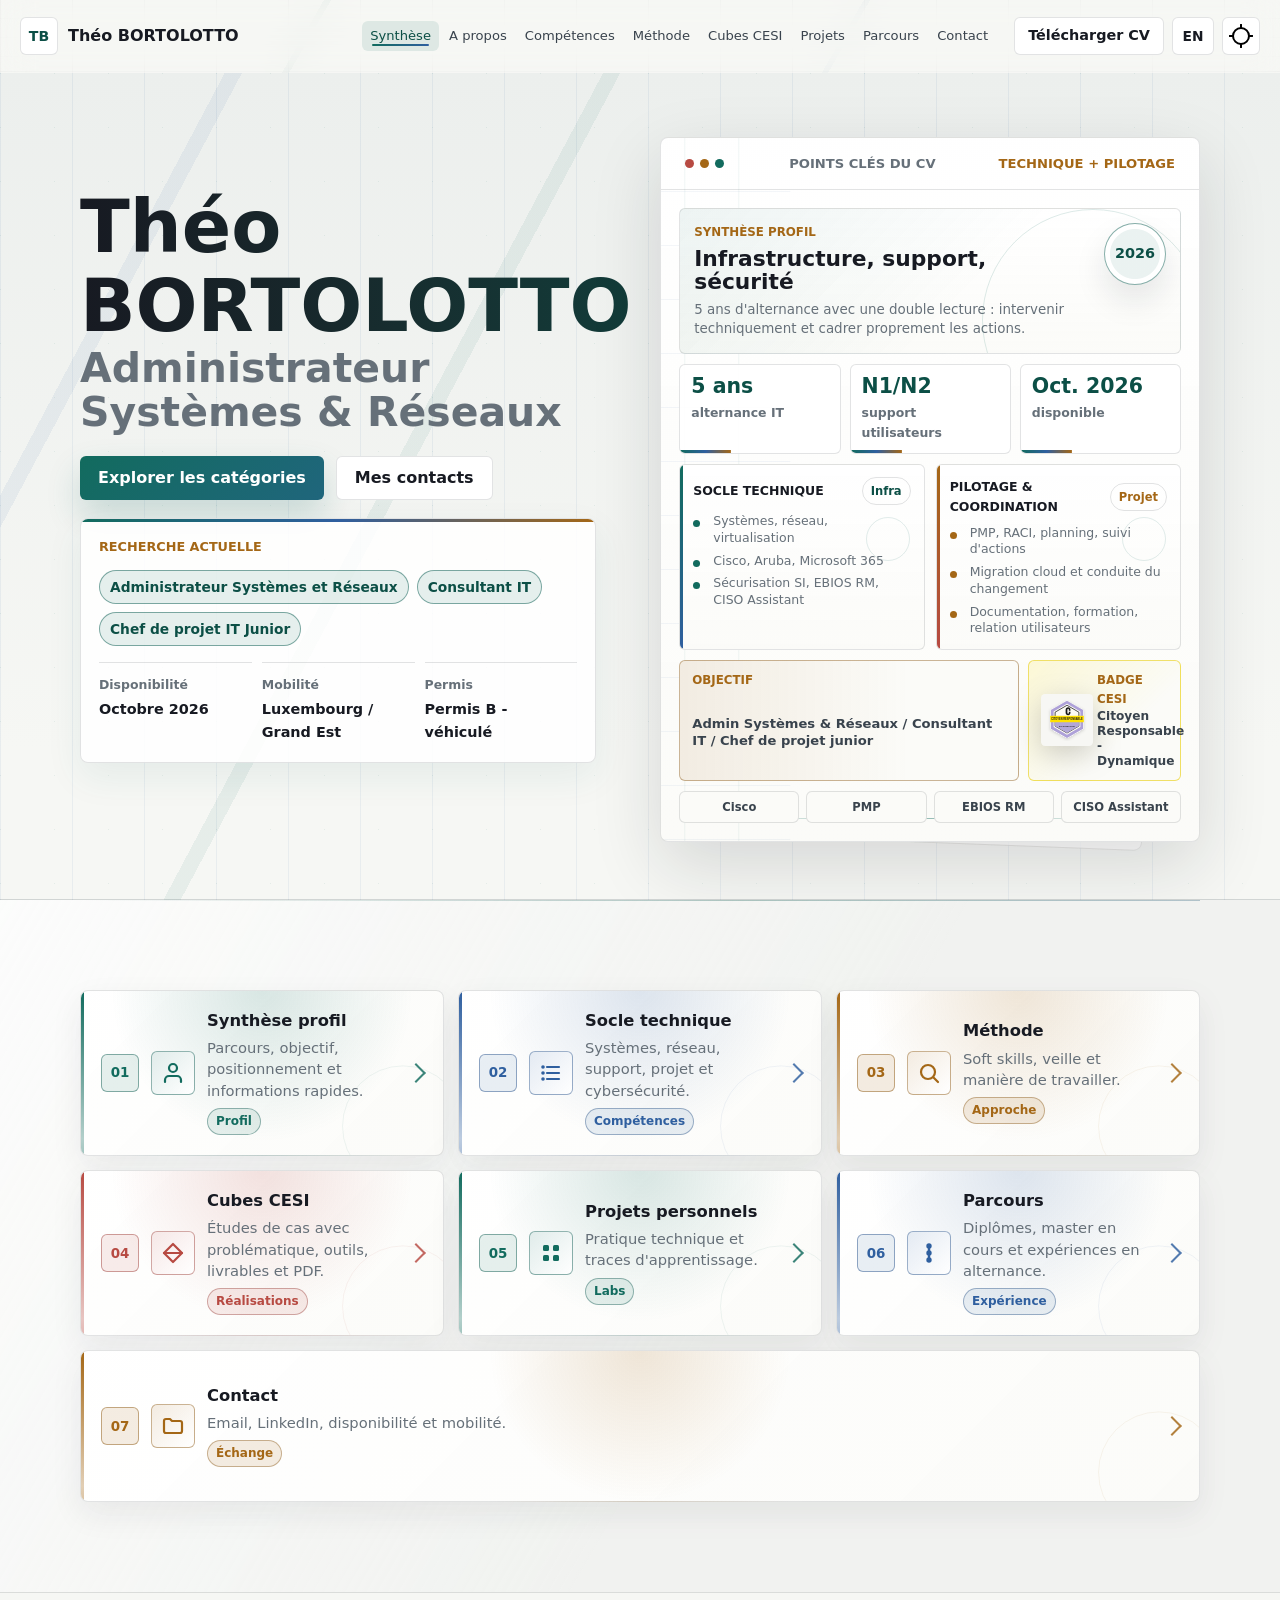
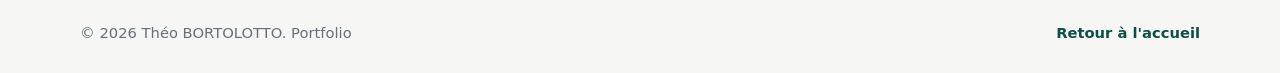
==== commit ce24343d: "Mise à jour du portfolio" ====
--- a/index.html
+++ b/index.html
@@ -7,11 +7,28 @@
       name="description"
       content="Portfolio de Théo BORTOLOTTO : systèmes, réseaux, cybersécurité, gestion de projets."
     >
+    <meta property="og:type" content="website">
+    <meta property="og:locale" content="fr_FR">
+    <meta property="og:site_name" content="Portfolio Théo BORTOLOTTO">
+    <meta property="og:title" content="Théo BORTOLOTTO | Portfolio">
+    <meta property="og:description" content="Administrateur Systèmes & Réseaux : infrastructure, cybersécurité, support et gestion de projet IT.">
+    <meta property="og:url" content="https://yggdrasil57.github.io/portfolio/">
+    <meta property="og:image" content="https://yggdrasil57.github.io/portfolio/assets/social-preview.png">
+    <meta property="og:image:secure_url" content="https://yggdrasil57.github.io/portfolio/assets/social-preview.png">
+    <meta property="og:image:type" content="image/png">
+    <meta property="og:image:width" content="1200">
+    <meta property="og:image:height" content="630">
+    <meta property="og:image:alt" content="Portfolio de Théo BORTOLOTTO, administrateur systèmes et réseaux.">
+    <meta name="twitter:card" content="summary_large_image">
+    <meta name="twitter:title" content="Théo BORTOLOTTO | Portfolio">
+    <meta name="twitter:description" content="Infrastructure, cybersécurité, support et gestion de projet IT.">
+    <meta name="twitter:image" content="https://yggdrasil57.github.io/portfolio/assets/social-preview.png">
     <meta http-equiv="Content-Security-Policy" content="default-src 'self'; base-uri 'self'; object-src 'none'; frame-src 'self'; img-src 'self' data:; script-src 'self'; style-src 'self'; form-action 'none'; upgrade-insecure-requests">
     <meta name="referrer" content="strict-origin-when-cross-origin">
     <meta http-equiv="Permissions-Policy" content="camera=(), microphone=(), geolocation=(), payment=()">
     <meta name="theme-color" content="#f7f8f7">
     <title>Théo BORTOLOTTO | Portfolio</title>
+    <link rel="image_src" href="assets/social-preview.png">
     <link rel="icon" href="assets/profile-placeholder.svg" type="image/svg+xml">
     <link rel="stylesheet" href="styles.css">
     <script src="data.js" defer></script>
@@ -41,6 +58,7 @@
         </button>
 
         <div class="nav-panel" id="primary-navigation" data-nav-panel>
+          <a href="#accueil" data-i18n="navHome">Synthèse</a>
           <a href="#apropos" data-i18n="navAbout">A propos</a>
           <a href="#competences" data-i18n="navSkills">Compétences</a>
           <a href="#profil-plus" data-i18n="navProfile">Méthode</a>
@@ -76,7 +94,7 @@
     </header>
 
     <main id="main">
-      <section class="hero" id="accueil" aria-labelledby="hero-title">
+      <section class="hero page-section page-section-home" id="accueil" data-page="accueil" aria-labelledby="hero-title">
         <div class="hero-field" aria-hidden="true"></div>
         <div class="container hero-layout">
           <div class="hero-copy reveal">
@@ -85,7 +103,7 @@
               <span data-profile="role">Administrateur Systèmes & Réseaux</span>
             </h1>
             <div class="hero-actions" aria-label="Actions principales">
-              <a class="btn btn-primary" href="#cubes" data-i18n="heroPrimary">Voir mes réalisations</a>
+              <a class="btn btn-primary" href="#navigation-portfolio" data-i18n="heroPrimary">Explorer les catégories</a>
               <a class="btn btn-ghost" href="#contact" data-i18n="heroSecondary">Me contacter</a>
             </div>
             <div class="search-card" aria-label="Recherche professionnelle">
@@ -122,7 +140,7 @@
                     <i></i>
                   </span>
                   <span data-i18n="visualTitle">Points clés du CV</span>
-                  <strong data-i18n="visualBadge">Tech + pilotage</strong>
+                  <strong data-i18n="visualBadge">Technique + pilotage</strong>
                 </div>
 
                 <div class="profile-snapshot">
@@ -205,7 +223,90 @@
         </div>
       </section>
 
-      <section class="section" id="apropos" aria-labelledby="about-title">
+      <section class="section portal-section page-section page-section-home" id="navigation-portfolio" data-page="accueil" aria-label="Catégories du portfolio" data-i18n-aria="portalAria">
+        <div class="container portal-layout">
+          <div class="route-grid" aria-label="Catégories du portfolio" data-i18n-aria="portalAria">
+            <a class="route-card reveal delay-1" href="#apropos" data-route-tone="accent">
+              <span class="route-index">01</span>
+              <span class="route-glyph route-glyph-about" aria-hidden="true"></span>
+              <span class="route-body">
+                <strong data-i18n="portalAboutTitle">Synthèse profil</strong>
+                <span data-i18n="portalAboutText">Parcours, objectif, positionnement et informations rapides.</span>
+                <em data-i18n="portalAboutMeta">Profil</em>
+              </span>
+              <span class="route-arrow" aria-hidden="true"></span>
+            </a>
+
+            <a class="route-card reveal delay-1" href="#competences" data-route-tone="blue">
+              <span class="route-index">02</span>
+              <span class="route-glyph route-glyph-skills" aria-hidden="true"></span>
+              <span class="route-body">
+                <strong data-i18n="portalSkillsTitle">Socle technique</strong>
+                <span data-i18n="portalSkillsText">Systèmes, réseau, support, projet et cybersécurité.</span>
+                <em data-i18n="portalSkillsMeta">Compétences</em>
+              </span>
+              <span class="route-arrow" aria-hidden="true"></span>
+            </a>
+
+            <a class="route-card reveal delay-2" href="#profil-plus" data-route-tone="gold">
+              <span class="route-index">03</span>
+              <span class="route-glyph route-glyph-method" aria-hidden="true"></span>
+              <span class="route-body">
+                <strong data-i18n="portalMethodTitle">Méthode</strong>
+                <span data-i18n="portalMethodText">Soft skills, veille et manière de travailler.</span>
+                <em data-i18n="portalMethodMeta">Approche</em>
+              </span>
+              <span class="route-arrow" aria-hidden="true"></span>
+            </a>
+
+            <a class="route-card reveal delay-2" href="#cubes" data-route-tone="coral">
+              <span class="route-index">04</span>
+              <span class="route-glyph route-glyph-cubes" aria-hidden="true"></span>
+              <span class="route-body">
+                <strong data-i18n="portalCubesTitle">Cubes CESI</strong>
+                <span data-i18n="portalCubesText">Études de cas avec problématique, outils, livrables et PDF.</span>
+                <em data-i18n="portalCubesMeta">Réalisations</em>
+              </span>
+              <span class="route-arrow" aria-hidden="true"></span>
+            </a>
+
+            <a class="route-card reveal delay-3" href="#projets" data-route-tone="accent">
+              <span class="route-index">05</span>
+              <span class="route-glyph route-glyph-projects" aria-hidden="true"></span>
+              <span class="route-body">
+                <strong data-i18n="portalProjectsTitle">Projets personnels</strong>
+                <span data-i18n="portalProjectsText">Pratique technique et traces d'apprentissage.</span>
+                <em data-i18n="portalProjectsMeta">Labs</em>
+              </span>
+              <span class="route-arrow" aria-hidden="true"></span>
+            </a>
+
+            <a class="route-card reveal delay-3" href="#parcours" data-route-tone="blue">
+              <span class="route-index">06</span>
+              <span class="route-glyph route-glyph-path" aria-hidden="true"></span>
+              <span class="route-body">
+                <strong data-i18n="portalPathTitle">Parcours</strong>
+                <span data-i18n="portalPathText">Diplômes, master en cours et expériences en alternance.</span>
+                <em data-i18n="portalPathMeta">Expérience</em>
+              </span>
+              <span class="route-arrow" aria-hidden="true"></span>
+            </a>
+
+            <a class="route-card route-card-contact reveal delay-3" href="#contact" data-route-tone="gold">
+              <span class="route-index">07</span>
+              <span class="route-glyph route-glyph-contact" aria-hidden="true"></span>
+              <span class="route-body">
+                <strong data-i18n="portalContactTitle">Contact</strong>
+                <span data-i18n="portalContactText">Email, LinkedIn, disponibilité et mobilité.</span>
+                <em data-i18n="portalContactMeta">Échange</em>
+              </span>
+              <span class="route-arrow" aria-hidden="true"></span>
+            </a>
+          </div>
+        </div>
+      </section>
+
+      <section class="section content-page page-section" id="apropos" data-page="apropos" aria-labelledby="about-title">
         <div class="container split-layout">
           <div class="section-heading reveal">
             <p class="eyebrow" data-i18n="aboutEyebrow">A propos</p>
@@ -237,7 +338,7 @@
         </div>
       </section>
 
-      <section class="section section-muted" id="competences" aria-labelledby="skills-title">
+      <section class="section section-muted content-page page-section" id="competences" data-page="competences" aria-labelledby="skills-title">
         <div class="container">
           <div class="section-heading narrow reveal">
             <p class="eyebrow" data-i18n="skillsEyebrow">Compétences</p>
@@ -250,7 +351,7 @@
         </div>
       </section>
 
-      <section class="section" id="profil-plus" aria-labelledby="profile-extra-title">
+      <section class="section content-page page-section" id="profil-plus" data-page="profil-plus" aria-labelledby="profile-extra-title">
         <div class="container profile-extra-layout">
           <div class="section-heading reveal">
             <p class="eyebrow" data-i18n="profileExtraEyebrow">Méthode & centres d'intérêt</p>
@@ -285,7 +386,7 @@
         </div>
       </section>
 
-      <section class="section" id="cubes" aria-labelledby="cubes-title">
+      <section class="section content-page page-section" id="cubes" data-page="cubes" aria-labelledby="cubes-title">
         <div class="container">
           <div class="section-heading reveal">
             <p class="eyebrow" data-i18n="cubesEyebrow">Cubes CESI</p>
@@ -314,7 +415,7 @@
         </div>
       </section>
 
-      <section class="section section-muted" id="projets" aria-labelledby="projects-title">
+      <section class="section section-muted content-page page-section" id="projets" data-page="projets" aria-labelledby="projects-title">
         <div class="container">
           <div class="section-heading reveal">
             <p class="eyebrow" data-i18n="projectsEyebrow">Projets personnels</p>
@@ -327,7 +428,7 @@
         </div>
       </section>
 
-      <section class="section" id="parcours" aria-labelledby="timeline-title">
+      <section class="section content-page page-section" id="parcours" data-page="parcours" aria-labelledby="timeline-title">
         <div class="container">
           <div class="section-heading reveal">
             <p class="eyebrow" data-i18n="timelineEyebrow">Parcours</p>
@@ -353,7 +454,7 @@
         </div>
       </section>
 
-      <section class="section contact-section" id="contact" aria-labelledby="contact-title">
+      <section class="section contact-section content-page page-section" id="contact" data-page="contact" aria-labelledby="contact-title">
         <div class="container contact-layout">
           <div class="section-heading reveal">
             <p class="eyebrow" data-i18n="contactEyebrow">Contact</p>
--- a/styles.css
+++ b/styles.css
@@ -143,6 +143,10 @@
   margin-inline: auto;
 }
 
+.site-header .container {
+  width: min(1320px, calc(100% - 40px));
+}
+
 .skip-link {
   position: fixed;
   top: 12px;
@@ -193,7 +197,7 @@
   display: flex;
   align-items: center;
   min-height: var(--header-height);
-  gap: clamp(12px, 2vw, 22px);
+  gap: clamp(10px, 1.5vw, 18px);
 }
 
 .brand,
@@ -212,6 +216,7 @@
 }
 
 .brand {
+  flex: 0 0 auto;
   gap: 10px;
   font-weight: 750;
 }
@@ -257,17 +262,22 @@
 
 .nav-panel {
   justify-content: flex-end;
-  flex-wrap: wrap;
+  flex: 1 1 auto;
+  flex-wrap: nowrap;
   margin-left: auto;
-  gap: 4px;
+  min-width: 0;
+  gap: 2px;
 }
 
 .nav-panel a {
   position: relative;
-  padding: 9px 10px;
+  flex: 0 0 auto;
+  padding: 8px 8px;
   border-radius: var(--radius-sm);
   color: var(--muted-strong);
-  font-size: 0.91rem;
+  font-size: clamp(0.82rem, 0.78vw, 0.9rem);
+  line-height: 1;
+  white-space: nowrap;
   transition: color 160ms ease, background 160ms ease;
 }
 
@@ -301,7 +311,7 @@
 .nav-actions {
   flex: 0 0 auto;
   justify-content: flex-end;
-  gap: 10px;
+  gap: 8px;
 }
 
 .nav-toggle {
@@ -402,15 +412,19 @@
 
 .icon-button {
   position: relative;
+  z-index: 2;
   display: grid;
   width: 38px;
   height: 38px;
   place-items: center;
   border: 1px solid var(--line);
   background: var(--surface);
+  touch-action: manipulation;
 }
 
 .language-toggle {
+  position: relative;
+  z-index: 2;
   display: grid;
   min-width: 42px;
   height: 38px;
@@ -420,6 +434,7 @@
   color: var(--text);
   font-size: 0.86rem;
   font-weight: 850;
+  touch-action: manipulation;
 }
 
 .language-toggle:hover,
@@ -704,6 +719,354 @@
   font-size: 0.9rem;
 }
 
+html.has-page-routing .page-section.is-active-page {
+  animation: none;
+}
+
+html.has-page-routing .content-page.is-active-page {
+  min-height: calc(100svh - var(--header-height) - 84px);
+}
+
+.portal-section {
+  overflow: hidden;
+  padding-top: clamp(40px, 5vw, 72px);
+  background:
+    linear-gradient(120deg, color-mix(in srgb, var(--surface) 78%, transparent), transparent 58%),
+    color-mix(in srgb, var(--bg-soft) 54%, transparent);
+}
+
+.portal-layout {
+  display: block;
+}
+
+.route-grid {
+  display: grid;
+  grid-template-columns: repeat(3, minmax(0, 1fr));
+  gap: 14px;
+  max-width: 1120px;
+  margin-inline: auto;
+}
+
+.route-card {
+  --route-color: var(--accent);
+  --route-soft: var(--accent-soft);
+  position: relative;
+  overflow: hidden;
+  isolation: isolate;
+  display: grid;
+  grid-template-columns: 38px 44px minmax(0, 1fr) 26px;
+  gap: 12px;
+  align-items: center;
+  min-height: 152px;
+  padding: clamp(16px, 2vw, 20px);
+  border: 1px solid var(--line);
+  border-radius: var(--radius);
+  background:
+    radial-gradient(260px circle at var(--mx, 50%) var(--my, 0%), color-mix(in srgb, var(--route-color) 16%, transparent), transparent 58%),
+    linear-gradient(135deg, color-mix(in srgb, var(--surface) 92%, transparent), color-mix(in srgb, var(--surface-strong) 94%, transparent)),
+    var(--surface);
+  box-shadow: 0 12px 32px rgba(24, 31, 38, 0.07);
+  transition: transform 220ms ease, border-color 220ms ease, box-shadow 220ms ease, background 220ms ease;
+}
+
+.route-card[data-route-tone="blue"] {
+  --route-color: var(--blue);
+  --route-soft: var(--blue-soft);
+}
+
+.route-card[data-route-tone="gold"] {
+  --route-color: var(--gold);
+  --route-soft: var(--gold-soft);
+}
+
+.route-card[data-route-tone="coral"] {
+  --route-color: var(--coral);
+  --route-soft: var(--coral-soft);
+}
+
+.route-card::before {
+  position: absolute;
+  inset: 0 auto 0 0;
+  width: 3px;
+  content: "";
+  background: linear-gradient(180deg, var(--route-color), color-mix(in srgb, var(--route-color) 32%, transparent), var(--route-color)) 0 0 / 100% 180%;
+  animation: routeTrace 5.8s ease-in-out infinite;
+}
+
+.route-card::after {
+  position: absolute;
+  right: 18px;
+  bottom: 14px;
+  z-index: -1;
+  width: 120px;
+  height: 120px;
+  content: "";
+  border: 1px solid color-mix(in srgb, var(--route-color) 24%, transparent);
+  border-radius: 50%;
+  opacity: 0.28;
+  transform: translate(32%, 38%);
+}
+
+.route-card:hover,
+.route-card:focus-visible,
+.route-card.is-active {
+  transform: translateY(-5px);
+  border-color: color-mix(in srgb, var(--route-color) 52%, var(--line));
+  box-shadow: 0 22px 48px rgba(24, 31, 38, 0.13);
+}
+
+.route-index {
+  display: grid;
+  width: 38px;
+  height: 38px;
+  place-items: center;
+  border: 1px solid color-mix(in srgb, var(--route-color) 42%, var(--line));
+  border-radius: var(--radius-sm);
+  background: var(--route-soft);
+  color: var(--route-color);
+  font-size: 0.84rem;
+  font-weight: 900;
+}
+
+.route-glyph {
+  position: relative;
+  overflow: hidden;
+  display: grid;
+  width: 44px;
+  height: 44px;
+  place-items: center;
+  border: 1px solid color-mix(in srgb, var(--route-color) 38%, var(--line));
+  border-radius: var(--radius-sm);
+  background:
+    linear-gradient(135deg, color-mix(in srgb, var(--route-color) 13%, transparent), transparent),
+    var(--surface);
+}
+
+.route-glyph::before,
+.route-glyph::after {
+  position: absolute;
+  top: 50%;
+  left: 50%;
+  content: "";
+  border-radius: 999px;
+  background: var(--route-color);
+  transform: translate(-50%, -50%);
+}
+
+.route-glyph-about::before {
+  top: 13px;
+  width: 14px;
+  height: 14px;
+}
+
+.route-glyph-about::after {
+  top: 29px;
+  width: 22px;
+  height: 11px;
+  border-radius: 12px 12px 5px 5px;
+}
+
+.route-glyph-skills::before {
+  width: 24px;
+  height: 4px;
+  box-shadow: 0 -10px 0 var(--route-color), 0 10px 0 var(--route-color);
+}
+
+.route-glyph-skills::after {
+  width: 4px;
+  height: 28px;
+  background: color-mix(in srgb, var(--route-color) 42%, transparent);
+}
+
+.route-glyph-method::before {
+  top: 19px;
+  left: 19px;
+  width: 16px;
+  height: 16px;
+  border: 2px solid var(--route-color);
+  border-radius: 50%;
+  background: transparent;
+}
+
+.route-glyph-method::after {
+  top: 28px;
+  left: 28px;
+  width: 14px;
+  height: 3px;
+  transform: translate(-50%, -50%) rotate(45deg);
+}
+
+.route-glyph-cubes::before {
+  width: 18px;
+  height: 18px;
+  border: 2px solid var(--route-color);
+  border-radius: 5px;
+  background: transparent;
+  transform: translate(-50%, -50%) rotate(45deg);
+}
+
+.route-glyph-cubes::after {
+  width: 28px;
+  height: 2px;
+}
+
+.route-glyph-projects::before {
+  width: 10px;
+  height: 10px;
+  border-radius: 4px;
+  box-shadow: 14px 0 0 var(--route-color), 0 14px 0 var(--route-color), 14px 14px 0 var(--route-color);
+  transform: translate(-12px, -12px);
+}
+
+.route-glyph-projects::after {
+  display: none;
+}
+
+.route-glyph-path::before {
+  width: 3px;
+  height: 26px;
+}
+
+.route-glyph-path::after {
+  width: 16px;
+  height: 28px;
+  background:
+    radial-gradient(circle at 50% 5px, var(--route-color) 0 5px, transparent 5.5px),
+    radial-gradient(circle at 50% 14px, var(--route-color) 0 5px, transparent 5.5px),
+    radial-gradient(circle at 50% 23px, var(--route-color) 0 5px, transparent 5.5px);
+}
+
+.route-glyph-contact::before {
+  top: 54%;
+  width: 25px;
+  height: 18px;
+  border: 2px solid var(--route-color);
+  border-radius: 5px;
+  background: transparent;
+}
+
+.route-glyph-contact::after {
+  top: 34%;
+  left: 42%;
+  width: 10px;
+  height: 7px;
+  border: 2px solid var(--route-color);
+  border-bottom: 0;
+  border-radius: 4px 4px 0 0;
+  background: transparent;
+  transform: translate(-50%, -50%);
+}
+
+.route-index,
+.route-glyph {
+  align-self: center;
+  justify-self: center;
+}
+
+.route-glyph::before {
+  top: 50%;
+  left: 50%;
+  width: 24px;
+  height: 24px;
+  border: 0;
+  border-radius: 0;
+  background: var(--route-color);
+  box-shadow: none;
+  transform: translate(-50%, -50%);
+  -webkit-mask: var(--route-mask) center / contain no-repeat;
+  mask: var(--route-mask) center / contain no-repeat;
+}
+
+.route-glyph::after {
+  display: none;
+}
+
+.route-glyph-about {
+  --route-mask: url("data:image/svg+xml,%3Csvg xmlns='http://www.w3.org/2000/svg' viewBox='0 0 24 24' fill='none' stroke='black' stroke-width='2.2' stroke-linecap='round' stroke-linejoin='round'%3E%3Ccircle cx='12' cy='7' r='4'/%3E%3Cpath d='M4 21v-2a4 4 0 0 1 4-4h8a4 4 0 0 1 4 4v2'/%3E%3C/svg%3E");
+}
+
+.route-glyph-skills {
+  --route-mask: url("data:image/svg+xml,%3Csvg xmlns='http://www.w3.org/2000/svg' viewBox='0 0 24 24' fill='none' stroke='black' stroke-width='2.2' stroke-linecap='round'%3E%3Cline x1='8' y1='6' x2='20' y2='6'/%3E%3Cline x1='8' y1='12' x2='20' y2='12'/%3E%3Cline x1='8' y1='18' x2='20' y2='18'/%3E%3Ccircle cx='4' cy='6' r='1.8' fill='black' stroke='none'/%3E%3Ccircle cx='4' cy='12' r='1.8' fill='black' stroke='none'/%3E%3Ccircle cx='4' cy='18' r='1.8' fill='black' stroke='none'/%3E%3C/svg%3E");
+}
+
+.route-glyph-method {
+  --route-mask: url("data:image/svg+xml,%3Csvg xmlns='http://www.w3.org/2000/svg' viewBox='0 0 24 24' fill='none' stroke='black' stroke-width='2.2' stroke-linecap='round' stroke-linejoin='round'%3E%3Ccircle cx='11' cy='11' r='7'/%3E%3Cline x1='16.5' y1='16.5' x2='21' y2='21'/%3E%3C/svg%3E");
+}
+
+.route-glyph-cubes {
+  --route-mask: url("data:image/svg+xml,%3Csvg xmlns='http://www.w3.org/2000/svg' viewBox='0 0 24 24' fill='none' stroke='black' stroke-width='2.2' stroke-linecap='round' stroke-linejoin='round'%3E%3Cpath d='M12 3l9 9-9 9-9-9 9-9z'/%3E%3Cline x1='3' y1='12' x2='21' y2='12'/%3E%3C/svg%3E");
+}
+
+.route-glyph-projects {
+  --route-mask: url("data:image/svg+xml,%3Csvg xmlns='http://www.w3.org/2000/svg' viewBox='0 0 24 24' fill='black'%3E%3Crect x='4' y='4' width='6' height='6' rx='1.5'/%3E%3Crect x='14' y='4' width='6' height='6' rx='1.5'/%3E%3Crect x='4' y='14' width='6' height='6' rx='1.5'/%3E%3Crect x='14' y='14' width='6' height='6' rx='1.5'/%3E%3C/svg%3E");
+}
+
+.route-glyph-path {
+  --route-mask: url("data:image/svg+xml,%3Csvg xmlns='http://www.w3.org/2000/svg' viewBox='0 0 24 24' fill='black'%3E%3Crect x='10.8' y='4' width='2.4' height='16' rx='1.2'/%3E%3Ccircle cx='12' cy='5' r='2.7'/%3E%3Ccircle cx='12' cy='12' r='2.7'/%3E%3Ccircle cx='12' cy='19' r='2.7'/%3E%3C/svg%3E");
+}
+
+.route-glyph-contact {
+  --route-mask: url("data:image/svg+xml,%3Csvg xmlns='http://www.w3.org/2000/svg' viewBox='0 0 24 24' fill='none' stroke='black' stroke-width='2.2' stroke-linecap='round' stroke-linejoin='round'%3E%3Cpath d='M3 7a2 2 0 0 1 2-2h4l2 2h8a2 2 0 0 1 2 2v8a2 2 0 0 1-2 2H5a2 2 0 0 1-2-2V7z'/%3E%3C/svg%3E");
+}
+
+.route-body {
+  display: grid;
+  gap: 7px;
+  min-width: 0;
+}
+
+.route-body strong {
+  color: var(--text);
+  font-size: 1.02rem;
+  line-height: 1.18;
+}
+
+.route-body span {
+  color: var(--muted);
+  font-size: 0.92rem;
+  line-height: 1.45;
+}
+
+.route-body em {
+  width: fit-content;
+  max-width: 100%;
+  padding: 3px 8px;
+  border: 1px solid color-mix(in srgb, var(--route-color) 34%, var(--line));
+  border-radius: 999px;
+  background: var(--route-soft);
+  color: var(--route-color);
+  font-size: 0.75rem;
+  font-style: normal;
+  font-weight: 850;
+}
+
+.route-body strong,
+.route-body span,
+.route-body em {
+  overflow-wrap: anywhere;
+}
+
+.route-arrow {
+  justify-self: end;
+  width: 14px;
+  height: 14px;
+  border-top: 2px solid var(--route-color);
+  border-right: 2px solid var(--route-color);
+  opacity: 0.82;
+  transform: rotate(45deg);
+  transition: transform 220ms ease, opacity 220ms ease;
+}
+
+.route-card:hover .route-arrow,
+.route-card:focus-visible .route-arrow {
+  opacity: 1;
+  transform: translateX(3px) rotate(45deg);
+}
+
+.route-card-contact {
+  grid-column: span 3;
+}
+
 .hero-visual {
   min-width: 0;
 }
@@ -1380,6 +1743,7 @@
 
 .section-heading {
   position: relative;
+  min-width: 0;
   max-width: 760px;
   margin-bottom: clamp(32px, 5vw, 58px);
   padding-left: 18px;
@@ -1414,6 +1778,7 @@
   max-width: 680px;
   color: var(--muted);
   font-size: 1.04rem;
+  overflow-wrap: anywhere;
 }
 
 .section-heading.narrow {
@@ -1450,6 +1815,11 @@
 .tag {
   display: inline-flex;
   align-items: center;
+  max-width: 100%;
+  min-width: 0;
+  overflow-wrap: anywhere;
+  white-space: normal;
+  line-height: 1.2;
   min-height: 28px;
   padding: 5px 10px;
   border: 1px solid var(--line);
@@ -1998,12 +2368,16 @@
 .projects-grid {
   display: grid;
   grid-template-columns: repeat(3, minmax(0, 1fr));
+  grid-auto-rows: 1fr;
+  align-items: stretch;
   gap: 18px;
 }
 
 .project-card {
   display: flex;
+  min-width: 0;
   min-height: 310px;
+  height: 100%;
   flex-direction: column;
   padding: 26px;
   background:
@@ -2014,6 +2388,13 @@
 .project-card h3 {
   margin-bottom: 14px;
   font-size: 1.35rem;
+  overflow-wrap: anywhere;
+  word-break: break-word;
+}
+
+.project-card > .tag-row {
+  margin-top: 18px;
+  min-width: 0;
 }
 
 .project-links {
@@ -2537,18 +2918,63 @@
 }
 
 .document-frame-wrap {
+  display: grid;
+  gap: 12px;
   min-height: min(74vh, 760px);
+  padding: 14px;
   border-bottom: 1px solid var(--line);
   background:
     linear-gradient(135deg, var(--surface-strong), color-mix(in srgb, var(--surface) 84%, var(--blue-soft))),
     var(--surface-strong);
 }
 
+.document-file-actions {
+  display: flex;
+  flex-wrap: wrap;
+  gap: 10px;
+  align-items: center;
+  justify-content: flex-end;
+}
+
 .document-frame {
   display: block;
   width: 100%;
   min-height: min(74vh, 760px);
-  border: 0;
+  overflow: hidden;
+  border: 1px solid var(--line);
+  border-radius: var(--radius-sm);
+  box-shadow: var(--shadow-soft);
+}
+
+.document-open-panel {
+  display: grid;
+  gap: 18px;
+  min-height: 220px;
+  align-content: center;
+  padding: clamp(22px, 5vw, 42px);
+  border-bottom: 1px solid var(--line);
+  background:
+    linear-gradient(135deg, color-mix(in srgb, var(--accent-soft) 74%, transparent), transparent 68%),
+    var(--surface-strong);
+}
+
+.document-open-panel p {
+  max-width: 620px;
+  margin: 0;
+  color: var(--muted-strong);
+  font-size: 1rem;
+}
+
+.document-open-panel .document-file-actions {
+  justify-content: flex-start;
+}
+
+.document-open-panel .btn,
+.document-file-actions .btn {
+  text-align: center;
+}
+
+.document-frame {
   background: #ffffff;
 }
 
@@ -2688,12 +3114,23 @@
   transition: opacity 720ms ease, filter 720ms ease, transform 720ms cubic-bezier(0.19, 1, 0.22, 1);
 }
 
+html.has-page-routing .page-section.is-active-page .reveal {
+  opacity: 1;
+  filter: blur(0);
+  transform: translateY(0) scale(1);
+  transition: none;
+}
+
 .delay-1.is-visible {
   transition-delay: 120ms;
 }
 
 .delay-2.is-visible {
   transition-delay: 220ms;
+}
+
+.delay-3.is-visible {
+  transition-delay: 320ms;
 }
 
 @keyframes pageBlueprint {
@@ -2960,13 +3397,39 @@
   }
 }
 
-@media (max-width: 980px) {
+@keyframes pageEntrance {
+  from {
+    opacity: 0;
+    filter: blur(8px);
+    transform: translateY(18px);
+  }
+
+  to {
+    opacity: 1;
+    filter: blur(0);
+    transform: translateY(0);
+  }
+}
+
+@keyframes routeTrace {
+  0%,
+  100% {
+    background-position: 0 0;
+  }
+
+  50% {
+    background-position: 0 100%;
+  }
+}
+
+@media (max-width: 1120px) {
   .nav {
     display: grid;
-    grid-template-columns: auto auto auto;
+    grid-template-columns: auto minmax(0, 1fr) auto auto;
   }
 
   .nav-toggle {
+    grid-column: 3;
     display: grid;
     justify-self: end;
   }
@@ -2996,10 +3459,15 @@
   }
 
   .nav-actions {
+    grid-column: 4;
     justify-self: end;
   }
+}
+
+@media (max-width: 980px) {
 
   .hero-layout,
+  .portal-layout,
   .split-layout,
   .profile-extra-layout,
   .path-layout,
@@ -3041,6 +3509,14 @@
     grid-template-columns: repeat(2, minmax(0, 1fr));
   }
 
+  .route-grid {
+    grid-template-columns: repeat(2, minmax(0, 1fr));
+  }
+
+  .route-card-contact {
+    grid-column: span 2;
+  }
+
 }
 
 @media (max-width: 720px) {
@@ -3057,26 +3533,31 @@
     display: none;
   }
 
+  .site-header .container {
+    width: min(100% - 8px, 1320px);
+  }
+
   .nav {
-    display: flex;
-    gap: 10px;
+    display: grid;
+    grid-template-columns: auto minmax(0, 1fr) auto auto;
+    gap: 8px;
   }
 
   .brand {
-    margin-right: auto;
+    margin-right: 0;
   }
 
   .nav-toggle {
-    order: 3;
+    grid-column: 3;
     margin-left: 0;
   }
 
   .nav-actions {
-    order: 2;
+    grid-column: 4;
   }
 
   .nav-actions {
-    gap: 8px;
+    gap: 5px;
   }
 
   .btn-small {
@@ -3085,7 +3566,8 @@
   }
 
   .nav-actions [data-profile-link="cv"] {
-    width: 42px;
+    width: 38px;
+    min-width: 38px;
     padding: 0;
   }
 
@@ -3111,12 +3593,19 @@
     overflow-wrap: anywhere;
   }
 
+  .cube-detail-hero h1 {
+    max-width: 100%;
+    font-size: clamp(1.9rem, 7.8vw, 2.4rem);
+    overflow-wrap: anywhere;
+    word-break: break-word;
+  }
+
+  .cube-detail-hero .hero-lead {
+    overflow-wrap: anywhere;
+  }
+
   .nav-actions {
-    gap: 6px;
-  }
-
-  .nav-actions [data-theme-toggle] {
-    display: none;
+    gap: 5px;
   }
 
   .role-list {
@@ -3148,6 +3637,7 @@
 
   .hero-metrics,
   .job-details,
+  .route-grid,
   .cubes-grid,
   .skills-grid,
   .projects-grid,
@@ -3158,6 +3648,14 @@
     grid-template-columns: 1fr;
   }
 
+  .projects-grid {
+    grid-auto-rows: auto;
+  }
+
+  .project-card {
+    height: auto;
+  }
+
   .internal-viewer {
     min-height: 340px;
   }
@@ -3167,6 +3665,18 @@
     min-height: 520px;
   }
 
+  .document-file-actions {
+    justify-content: stretch;
+  }
+
+  .document-file-actions .btn {
+    flex: 1 1 180px;
+  }
+
+  .document-open-panel {
+    min-height: 220px;
+  }
+
   .internal-viewer-header {
     flex-direction: column;
   }
@@ -3178,6 +3688,21 @@
   .cube-card,
   .project-card {
     min-height: auto;
+  }
+
+  .route-card,
+  .route-card-contact {
+    grid-column: auto;
+  }
+
+  .route-card {
+    grid-template-columns: 38px 42px minmax(0, 1fr) 24px;
+    min-height: 128px;
+  }
+
+  .route-glyph {
+    width: 42px;
+    height: 42px;
   }
 
   .section {
@@ -3191,6 +3716,44 @@
   }
 }
 
+@media (max-width: 600px) {
+  :root {
+    --header-height: 66px;
+  }
+
+  .nav {
+    display: flex;
+    justify-content: flex-start;
+    gap: 6px;
+    min-height: var(--header-height);
+    padding-block: 0;
+  }
+
+  .brand {
+    order: 1;
+    flex: 0 0 auto;
+  }
+
+  .nav-toggle {
+    order: 2;
+    flex: 0 0 auto;
+    margin-left: 0;
+  }
+
+  .nav-panel {
+    top: calc(var(--header-height) + 4px);
+    right: 8px;
+    left: 8px;
+  }
+
+  .nav-actions {
+    order: 3;
+    flex: 0 0 auto;
+    margin-left: 0;
+    justify-content: flex-start;
+  }
+}
+
 @media (max-width: 440px) {
   h1 {
     font-size: clamp(1.9rem, 9.8vw, 2.12rem);
@@ -3207,15 +3770,20 @@
   }
 
   .nav-actions {
-    gap: 6px;
-  }
-
-  .nav-actions [data-theme-toggle] {
-    display: none;
+    gap: 4px;
   }
 
   .language-toggle {
-    min-width: 38px;
+    min-width: 36px;
+    height: 36px;
+  }
+
+  .icon-button,
+  .nav-toggle,
+  .nav-actions [data-profile-link="cv"] {
+    width: 36px;
+    min-width: 36px;
+    height: 36px;
   }
 
   .role-list {
@@ -3274,6 +3842,15 @@
   .nav-panel {
     right: 14px;
     left: 14px;
+  }
+
+  .route-card {
+    grid-template-columns: 34px minmax(0, 1fr) 20px;
+    gap: 12px;
+  }
+
+  .route-glyph {
+    display: none;
   }
 
 }
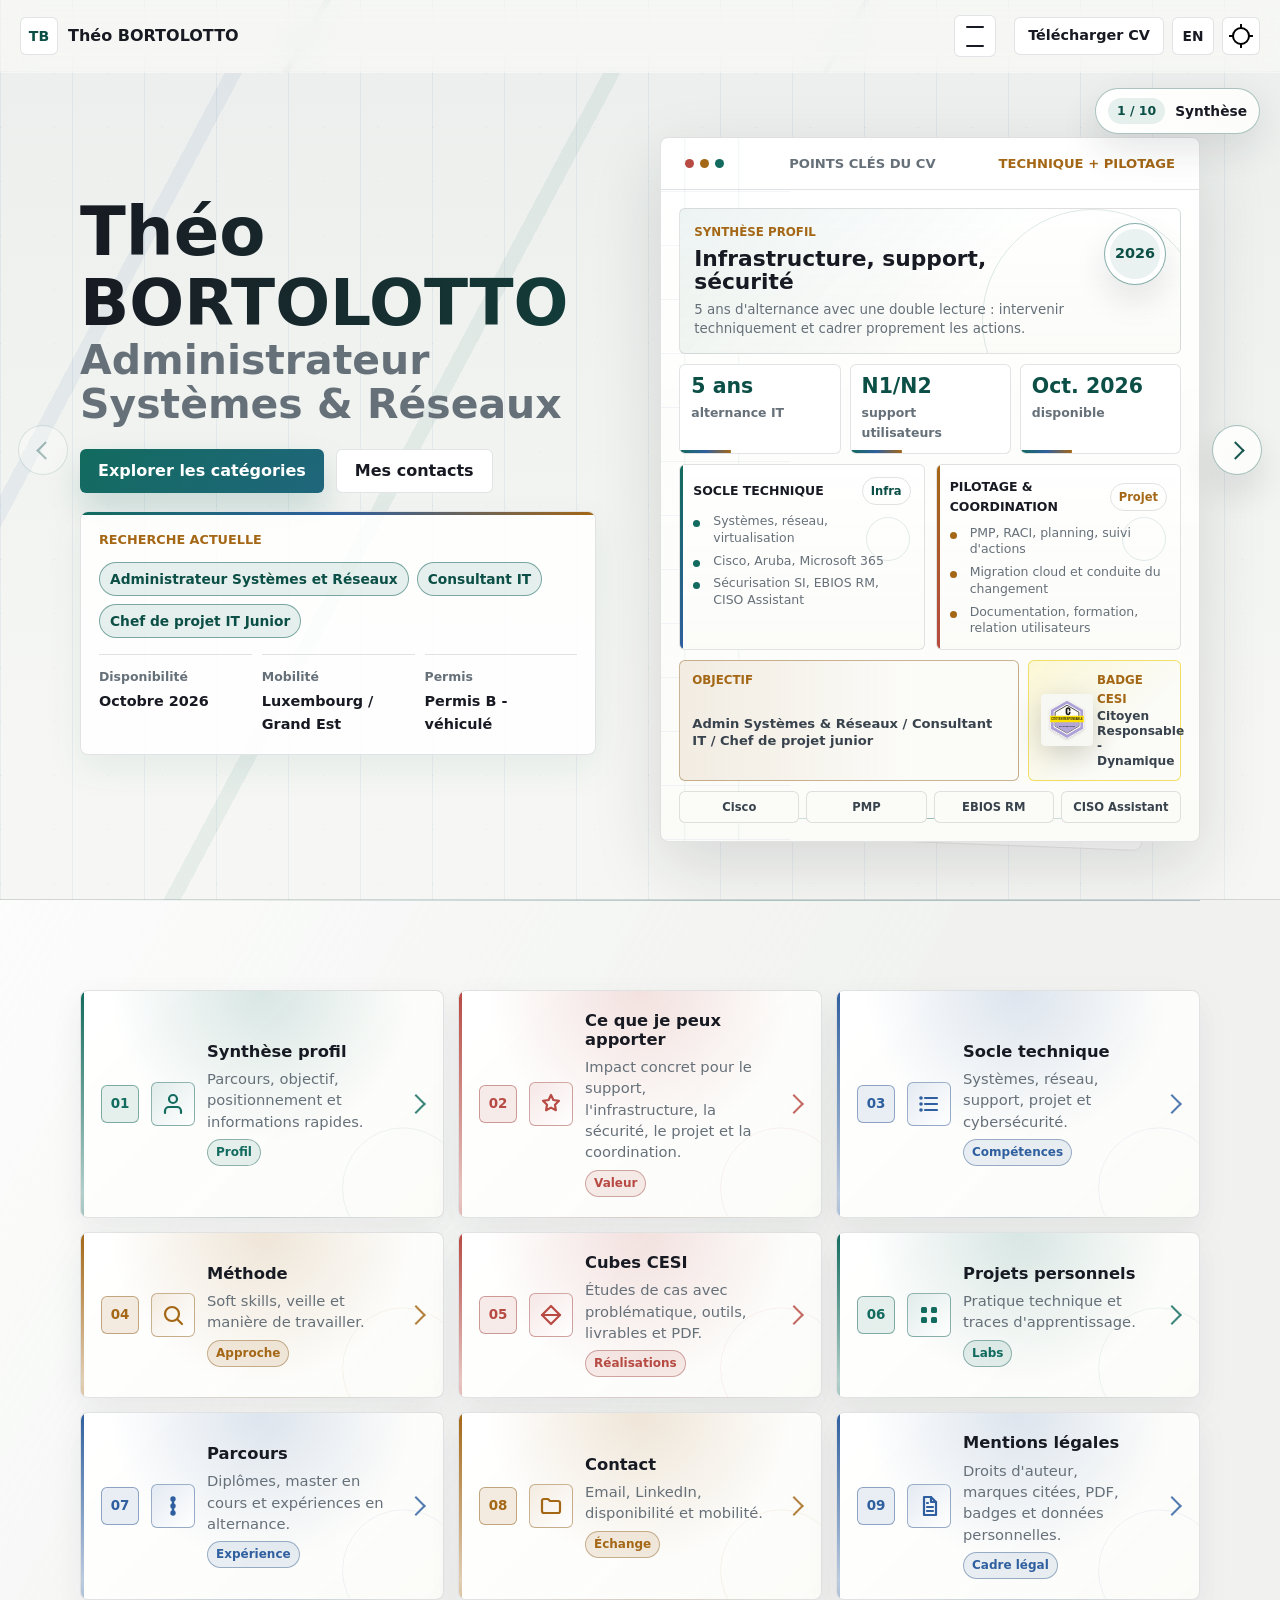
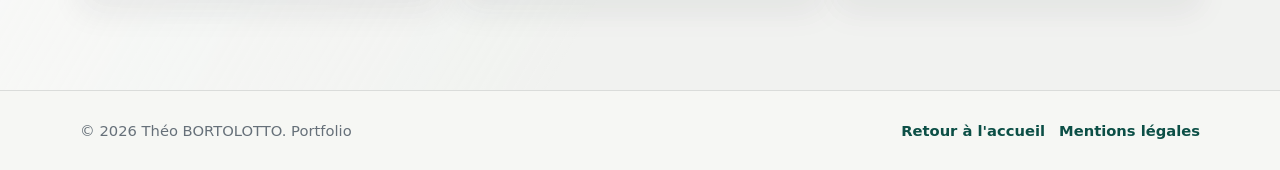
==== commit 8d17600a: "Mise à jour du portfolio" ====
--- a/index.html
+++ b/index.html
@@ -60,12 +60,14 @@
         <div class="nav-panel" id="primary-navigation" data-nav-panel>
           <a href="#accueil" data-i18n="navHome">Synthèse</a>
           <a href="#apropos" data-i18n="navAbout">A propos</a>
+          <a href="#apports" data-i18n="navContributions">Apports</a>
           <a href="#competences" data-i18n="navSkills">Compétences</a>
           <a href="#profil-plus" data-i18n="navProfile">Méthode</a>
           <a href="#cubes" data-i18n="navCubes">Cubes CESI</a>
           <a href="#projets" data-i18n="navProjects">Projets</a>
           <a href="#parcours" data-i18n="navTimeline">Parcours</a>
           <a href="#contact" data-i18n="navContact">Contact</a>
+          <a href="mentions-legales.html" data-i18n="legalLink">Mentions légales</a>
         </div>
 
         <div class="nav-actions">
@@ -99,7 +101,10 @@
         <div class="container hero-layout">
           <div class="hero-copy reveal">
             <h1 id="hero-title">
-              <span data-profile="name">Théo BORTOLOTTO</span>
+              <span class="hero-name">
+                <span class="hero-first-name" data-profile="firstName">Théo</span>
+                <span class="hero-last-name" data-profile="lastName">BORTOLOTTO</span>
+              </span>
               <span data-profile="role">Administrateur Systèmes & Réseaux</span>
             </h1>
             <div class="hero-actions" aria-label="Actions principales">
@@ -237,8 +242,19 @@
               <span class="route-arrow" aria-hidden="true"></span>
             </a>
 
+            <a class="route-card reveal delay-1" href="#apports" data-route-tone="coral">
+              <span class="route-index">02</span>
+              <span class="route-glyph route-glyph-contribution" aria-hidden="true"></span>
+              <span class="route-body">
+                <strong data-i18n="portalContributionsTitle">Ce que je peux apporter</strong>
+                <span data-i18n="portalContributionsText">Impact concret pour le support, l'infrastructure, la sécurité et le projet.</span>
+                <em data-i18n="portalContributionsMeta">Valeur</em>
+              </span>
+              <span class="route-arrow" aria-hidden="true"></span>
+            </a>
+
             <a class="route-card reveal delay-1" href="#competences" data-route-tone="blue">
-              <span class="route-index">02</span>
+              <span class="route-index">03</span>
               <span class="route-glyph route-glyph-skills" aria-hidden="true"></span>
               <span class="route-body">
                 <strong data-i18n="portalSkillsTitle">Socle technique</strong>
@@ -249,7 +265,7 @@
             </a>
 
             <a class="route-card reveal delay-2" href="#profil-plus" data-route-tone="gold">
-              <span class="route-index">03</span>
+              <span class="route-index">04</span>
               <span class="route-glyph route-glyph-method" aria-hidden="true"></span>
               <span class="route-body">
                 <strong data-i18n="portalMethodTitle">Méthode</strong>
@@ -260,7 +276,7 @@
             </a>
 
             <a class="route-card reveal delay-2" href="#cubes" data-route-tone="coral">
-              <span class="route-index">04</span>
+              <span class="route-index">05</span>
               <span class="route-glyph route-glyph-cubes" aria-hidden="true"></span>
               <span class="route-body">
                 <strong data-i18n="portalCubesTitle">Cubes CESI</strong>
@@ -271,7 +287,7 @@
             </a>
 
             <a class="route-card reveal delay-3" href="#projets" data-route-tone="accent">
-              <span class="route-index">05</span>
+              <span class="route-index">06</span>
               <span class="route-glyph route-glyph-projects" aria-hidden="true"></span>
               <span class="route-body">
                 <strong data-i18n="portalProjectsTitle">Projets personnels</strong>
@@ -282,7 +298,7 @@
             </a>
 
             <a class="route-card reveal delay-3" href="#parcours" data-route-tone="blue">
-              <span class="route-index">06</span>
+              <span class="route-index">07</span>
               <span class="route-glyph route-glyph-path" aria-hidden="true"></span>
               <span class="route-body">
                 <strong data-i18n="portalPathTitle">Parcours</strong>
@@ -293,12 +309,23 @@
             </a>
 
             <a class="route-card route-card-contact reveal delay-3" href="#contact" data-route-tone="gold">
-              <span class="route-index">07</span>
+              <span class="route-index">08</span>
               <span class="route-glyph route-glyph-contact" aria-hidden="true"></span>
               <span class="route-body">
                 <strong data-i18n="portalContactTitle">Contact</strong>
                 <span data-i18n="portalContactText">Email, LinkedIn, disponibilité et mobilité.</span>
                 <em data-i18n="portalContactMeta">Échange</em>
+              </span>
+              <span class="route-arrow" aria-hidden="true"></span>
+            </a>
+
+            <a class="route-card reveal delay-3" href="mentions-legales.html" data-route-tone="blue">
+              <span class="route-index">09</span>
+              <span class="route-glyph route-glyph-legal" aria-hidden="true"></span>
+              <span class="route-body">
+                <strong data-i18n="portalLegalTitle">Mentions légales</strong>
+                <span data-i18n="portalLegalText">Droits d'auteur, marques citées, PDF, badges et données personnelles.</span>
+                <em data-i18n="portalLegalMeta">Cadre légal</em>
               </span>
               <span class="route-arrow" aria-hidden="true"></span>
             </a>
@@ -335,6 +362,19 @@
               <p data-i18n="aboutProofSecurityText">PMP, RACI, EBIOS RM, CISO Assistant, PCA/PRA et plans de remédiation.</p>
             </div>
           </aside>
+        </div>
+      </section>
+
+      <section class="section section-muted content-page page-section" id="apports" data-page="apports" aria-labelledby="contributions-title">
+        <div class="container">
+          <div class="section-heading narrow reveal">
+            <p class="eyebrow" data-i18n="contributionsEyebrow">Apports</p>
+            <h2 id="contributions-title" data-i18n="contributionsTitle">Ce que je peux apporter</h2>
+            <p data-i18n="contributionsText">
+              Une lecture concrète de ma valeur en entreprise : exploitation fiable, projets infrastructure, sécurité et coordination.
+            </p>
+          </div>
+          <div class="contribution-grid" id="contribution-grid"></div>
         </div>
       </section>
 
@@ -410,6 +450,10 @@
             </ul>
           </div>
 
+          <p class="legal-note reveal delay-1" data-i18n="cesiDisclaimer">
+            Projet pédagogique réalisé dans le cadre de la formation CESI. Les marques, outils et organismes cités appartiennent à leurs titulaires respectifs. Document présenté uniquement à des fins de démonstration de compétences.
+          </p>
+
           <div class="filter-bar reveal" id="cube-filters" role="list" aria-label="Filtrer les cubes CESI" data-i18n-aria="filterAria"></div>
           <div class="cubes-grid" id="cubes-grid" aria-live="polite"></div>
         </div>
@@ -478,10 +522,28 @@
       </section>
     </main>
 
+    <nav class="section-nav" aria-label="Navigation entre sections" data-section-nav data-i18n-aria="sectionNavAria">
+      <button class="section-nav-button section-nav-button-prev" type="button" aria-label="Section précédente" data-section-nav-prev data-i18n-aria="sectionPrev">
+        <span class="section-nav-arrow" aria-hidden="true"></span>
+        <span class="section-nav-tooltip" data-i18n="sectionPrev">Section précédente</span>
+      </button>
+      <div class="section-nav-status" aria-live="polite" aria-atomic="true">
+        <span data-section-nav-count>1 / 10</span>
+        <strong data-section-nav-label>Synthèse</strong>
+      </div>
+      <button class="section-nav-button section-nav-button-next" type="button" aria-label="Section suivante" data-section-nav-next data-i18n-aria="sectionNext">
+        <span class="section-nav-arrow" aria-hidden="true"></span>
+        <span class="section-nav-tooltip" data-i18n="sectionNext">Section suivante</span>
+      </button>
+    </nav>
+
     <footer class="site-footer">
       <div class="container footer-inner">
         <p>© <span data-current-year></span> <span data-profile="name">Théo BORTOLOTTO</span>. <span data-i18n="footerSuffix">Portfolio</span></p>
-        <a href="#accueil">Retour à l'accueil</a>
+        <div class="footer-links">
+          <a href="#accueil" data-i18n="footerHomeLink">Retour à l'accueil</a>
+          <a href="mentions-legales.html" data-i18n="legalLink">Mentions légales</a>
+        </div>
       </div>
     </footer>
 
--- a/styles.css
+++ b/styles.css
@@ -106,6 +106,7 @@
 .site-header,
 main,
 .site-footer,
+.section-nav,
 .back-to-top,
 .cube-dialog {
   position: relative;
@@ -144,7 +145,7 @@
 }
 
 .site-header .container {
-  width: min(1320px, calc(100% - 40px));
+  width: min(1680px, calc(100% - 40px));
 }
 
 .skip-link {
@@ -194,10 +195,11 @@
 }
 
 .nav {
-  display: flex;
+  display: grid;
+  grid-template-columns: max-content minmax(0, 1fr) auto;
   align-items: center;
   min-height: var(--header-height);
-  gap: clamp(10px, 1.5vw, 18px);
+  column-gap: clamp(28px, 3.4vw, 52px);
 }
 
 .brand,
@@ -206,6 +208,7 @@
 .hero-actions,
 .project-links,
 .footer-inner,
+.footer-links,
 .contact-links,
 .tag-row,
 .skill-tags,
@@ -261,21 +264,21 @@
 }
 
 .nav-panel {
-  justify-content: flex-end;
+  justify-content: center;
   flex: 1 1 auto;
   flex-wrap: nowrap;
-  margin-left: auto;
+  margin-left: 0;
   min-width: 0;
-  gap: 2px;
+  gap: clamp(6px, 0.72vw, 13px);
 }
 
 .nav-panel a {
   position: relative;
   flex: 0 0 auto;
-  padding: 8px 8px;
+  padding: 8px 7px;
   border-radius: var(--radius-sm);
   color: var(--muted-strong);
-  font-size: clamp(0.82rem, 0.78vw, 0.9rem);
+  font-size: clamp(0.8rem, 0.74vw, 0.9rem);
   line-height: 1;
   white-space: nowrap;
   transition: color 160ms ease, background 160ms ease;
@@ -538,11 +541,12 @@
 h3 {
   line-height: 1.08;
   letter-spacing: 0;
+  overflow-wrap: normal;
 }
 
 h1 {
   margin-bottom: 22px;
-  font-size: clamp(2.7rem, 5.7vw, 5.2rem);
+  font-size: clamp(2.55rem, 5.25vw, 5.05rem);
   max-width: 950px;
 }
 
@@ -550,7 +554,7 @@
   display: block;
 }
 
-h1 span:first-child {
+h1 .hero-name {
   width: fit-content;
   color: transparent;
   background:
@@ -561,7 +565,17 @@
   animation: titleFlow 9s ease-in-out infinite;
 }
 
-h1 span:last-child {
+h1 .hero-name span {
+  width: max-content;
+  max-width: 100%;
+  white-space: nowrap;
+}
+
+h1 .hero-last-name {
+  font-size: clamp(2.35rem, 5.05vw, 4.95rem);
+}
+
+h1 > span:last-child {
   color: var(--muted);
   font-size: clamp(1.5rem, 3.2vw, 2.8rem);
   font-weight: 650;
@@ -720,7 +734,7 @@
 }
 
 html.has-page-routing .page-section.is-active-page {
-  animation: none;
+  animation: pageEntrance 520ms cubic-bezier(0.19, 1, 0.22, 1) both;
 }
 
 html.has-page-routing .content-page.is-active-page {
@@ -985,6 +999,10 @@
   --route-mask: url("data:image/svg+xml,%3Csvg xmlns='http://www.w3.org/2000/svg' viewBox='0 0 24 24' fill='none' stroke='black' stroke-width='2.2' stroke-linecap='round' stroke-linejoin='round'%3E%3Ccircle cx='12' cy='7' r='4'/%3E%3Cpath d='M4 21v-2a4 4 0 0 1 4-4h8a4 4 0 0 1 4 4v2'/%3E%3C/svg%3E");
 }
 
+.route-glyph-contribution {
+  --route-mask: url("data:image/svg+xml,%3Csvg xmlns='http://www.w3.org/2000/svg' viewBox='0 0 24 24' fill='none' stroke='black' stroke-width='2.2' stroke-linecap='round' stroke-linejoin='round'%3E%3Cpath d='M12 3l2.4 5 5.6.8-4 3.9.9 5.5L12 15.6l-4.9 2.6.9-5.5-4-3.9 5.6-.8L12 3z'/%3E%3C/svg%3E");
+}
+
 .route-glyph-skills {
   --route-mask: url("data:image/svg+xml,%3Csvg xmlns='http://www.w3.org/2000/svg' viewBox='0 0 24 24' fill='none' stroke='black' stroke-width='2.2' stroke-linecap='round'%3E%3Cline x1='8' y1='6' x2='20' y2='6'/%3E%3Cline x1='8' y1='12' x2='20' y2='12'/%3E%3Cline x1='8' y1='18' x2='20' y2='18'/%3E%3Ccircle cx='4' cy='6' r='1.8' fill='black' stroke='none'/%3E%3Ccircle cx='4' cy='12' r='1.8' fill='black' stroke='none'/%3E%3Ccircle cx='4' cy='18' r='1.8' fill='black' stroke='none'/%3E%3C/svg%3E");
 }
@@ -1007,6 +1025,10 @@
 
 .route-glyph-contact {
   --route-mask: url("data:image/svg+xml,%3Csvg xmlns='http://www.w3.org/2000/svg' viewBox='0 0 24 24' fill='none' stroke='black' stroke-width='2.2' stroke-linecap='round' stroke-linejoin='round'%3E%3Cpath d='M3 7a2 2 0 0 1 2-2h4l2 2h8a2 2 0 0 1 2 2v8a2 2 0 0 1-2 2H5a2 2 0 0 1-2-2V7z'/%3E%3C/svg%3E");
+}
+
+.route-glyph-legal {
+  --route-mask: url("data:image/svg+xml,%3Csvg xmlns='http://www.w3.org/2000/svg' viewBox='0 0 24 24' fill='none' stroke='black' stroke-width='2.2' stroke-linecap='round' stroke-linejoin='round'%3E%3Cpath d='M7 3h7l5 5v13H7z'/%3E%3Cpath d='M14 3v5h5'/%3E%3Cpath d='M10 13h6M10 17h6M10 9h1'/%3E%3C/svg%3E");
 }
 
 .route-body {
@@ -1064,7 +1086,7 @@
 }
 
 .route-card-contact {
-  grid-column: span 3;
+  grid-column: auto;
 }
 
 .hero-visual {
@@ -1920,6 +1942,146 @@
   color: var(--text);
 }
 
+.contribution-grid {
+  display: grid;
+  grid-template-columns: repeat(4, minmax(0, 1fr));
+  gap: 18px;
+}
+
+.contribution-card {
+  --contribution-color: var(--accent);
+  --contribution-soft: var(--accent-soft);
+  position: relative;
+  overflow: hidden;
+  isolation: isolate;
+  display: grid;
+  grid-template-columns: minmax(0, 1fr);
+  grid-template-rows: auto minmax(0, 1fr);
+  gap: 20px;
+  min-width: 0;
+  min-height: 330px;
+  padding: clamp(20px, 2.8vw, 28px);
+  border: 1px solid var(--line);
+  border-radius: var(--radius);
+  background:
+    radial-gradient(280px circle at var(--mx, 50%) var(--my, 0%), color-mix(in srgb, var(--contribution-color) 15%, transparent), transparent 58%),
+    linear-gradient(145deg, color-mix(in srgb, var(--surface) 94%, transparent), color-mix(in srgb, var(--surface-strong) 96%, transparent)),
+    var(--surface);
+  box-shadow: 0 14px 34px rgba(24, 31, 38, 0.07);
+  transition: transform 220ms ease, border-color 220ms ease, box-shadow 220ms ease, background 220ms ease;
+}
+
+.contribution-card[data-contribution-tone="blue"] {
+  --contribution-color: var(--blue);
+  --contribution-soft: var(--blue-soft);
+}
+
+.contribution-card[data-contribution-tone="coral"] {
+  --contribution-color: var(--coral);
+  --contribution-soft: var(--coral-soft);
+}
+
+.contribution-card[data-contribution-tone="gold"] {
+  --contribution-color: var(--gold);
+  --contribution-soft: var(--gold-soft);
+}
+
+.contribution-card::before {
+  position: absolute;
+  top: 0;
+  right: 0;
+  left: 0;
+  height: 4px;
+  content: "";
+  background: linear-gradient(90deg, var(--contribution-color), color-mix(in srgb, var(--contribution-color) 36%, transparent));
+  transform: scaleX(0.42);
+  transform-origin: left;
+  transition: transform 260ms ease;
+}
+
+.contribution-card::after {
+  position: absolute;
+  inset: 0;
+  z-index: -1;
+  content: "";
+  background:
+    linear-gradient(115deg, transparent 0 36%, rgba(255, 255, 255, 0.18) 48%, transparent 60% 100%),
+    linear-gradient(180deg, transparent, color-mix(in srgb, var(--contribution-color) 7%, transparent));
+  opacity: 0;
+  transform: translateX(-78%);
+}
+
+.contribution-card:hover {
+  transform: translateY(-6px);
+  border-color: color-mix(in srgb, var(--contribution-color) 48%, var(--line));
+  box-shadow: var(--shadow-soft);
+}
+
+.contribution-card:hover::before {
+  transform: scaleX(1);
+}
+
+.contribution-card:hover::after {
+  opacity: 1;
+  animation: surfaceSheen 1.1s ease;
+}
+
+.contribution-icon {
+  position: relative;
+  display: grid;
+  width: 52px;
+  height: 52px;
+  place-items: center;
+  border: 1px solid color-mix(in srgb, var(--contribution-color) 42%, var(--line));
+  border-radius: var(--radius);
+  background:
+    linear-gradient(135deg, color-mix(in srgb, var(--contribution-color) 14%, transparent), transparent),
+    var(--surface);
+  color: var(--contribution-color);
+}
+
+.contribution-icon::before {
+  width: 26px;
+  height: 26px;
+  content: "";
+  background: currentColor;
+  -webkit-mask: var(--contribution-mask) center / contain no-repeat;
+  mask: var(--contribution-mask) center / contain no-repeat;
+}
+
+.contribution-icon-support {
+  --contribution-mask: url("data:image/svg+xml,%3Csvg xmlns='http://www.w3.org/2000/svg' viewBox='0 0 24 24' fill='none' stroke='black' stroke-width='2.2' stroke-linecap='round' stroke-linejoin='round'%3E%3Cpath d='M4 13a8 8 0 0 1 16 0'/%3E%3Cpath d='M4 13v3a2 2 0 0 0 2 2h1v-7H6a2 2 0 0 0-2 2z'/%3E%3Cpath d='M20 13v3a2 2 0 0 1-2 2h-1v-7h1a2 2 0 0 1 2 2z'/%3E%3Cpath d='M17 18a5 5 0 0 1-5 3h-1'/%3E%3C/svg%3E");
+}
+
+.contribution-icon-infrastructure {
+  --contribution-mask: url("data:image/svg+xml,%3Csvg xmlns='http://www.w3.org/2000/svg' viewBox='0 0 24 24' fill='none' stroke='black' stroke-width='2.2' stroke-linecap='round' stroke-linejoin='round'%3E%3Crect x='4' y='4' width='16' height='5' rx='1.5'/%3E%3Crect x='4' y='15' width='16' height='5' rx='1.5'/%3E%3Cpath d='M7 9v6M17 9v6M8 6.5h.01M8 17.5h.01'/%3E%3C/svg%3E");
+}
+
+.contribution-icon-security {
+  --contribution-mask: url("data:image/svg+xml,%3Csvg xmlns='http://www.w3.org/2000/svg' viewBox='0 0 24 24' fill='none' stroke='black' stroke-width='2.2' stroke-linecap='round' stroke-linejoin='round'%3E%3Cpath d='M12 3l7 3v5c0 4.8-2.8 8.2-7 10-4.2-1.8-7-5.2-7-10V6l7-3z'/%3E%3Cpath d='M9.5 12l1.8 1.8L15 10'/%3E%3C/svg%3E");
+}
+
+.contribution-icon-project {
+  --contribution-mask: url("data:image/svg+xml,%3Csvg xmlns='http://www.w3.org/2000/svg' viewBox='0 0 24 24' fill='none' stroke='black' stroke-width='2.2' stroke-linecap='round' stroke-linejoin='round'%3E%3Cpath d='M4 5h16M4 12h10M4 19h7'/%3E%3Cpath d='M17 15l3 3-3 3'/%3E%3C/svg%3E");
+}
+
+.contribution-card h3 {
+  margin-bottom: 12px;
+  color: var(--text);
+  font-size: clamp(1.08rem, 1.8vw, 1.32rem);
+}
+
+.contribution-card > div {
+  min-width: 0;
+}
+
+.contribution-card p {
+  margin: 0;
+  color: var(--muted);
+  font-size: 0.95rem;
+  overflow-wrap: anywhere;
+}
+
 .skills-grid {
   display: grid;
   grid-template-columns: repeat(4, minmax(0, 1fr));
@@ -2205,6 +2367,25 @@
   font-weight: 700;
 }
 
+.legal-note {
+  position: relative;
+  margin: 18px 0 24px;
+  padding: 14px 16px 14px 18px;
+  border: 1px solid color-mix(in srgb, var(--gold) 34%, var(--line));
+  border-left: 3px solid var(--gold);
+  border-radius: var(--radius);
+  background:
+    linear-gradient(135deg, color-mix(in srgb, var(--gold) 10%, transparent), transparent 54%),
+    var(--surface);
+  color: var(--muted-strong);
+  font-size: 0.92rem;
+  font-weight: 650;
+}
+
+.legal-note-compact {
+  margin-top: -8px;
+}
+
 .filter-button {
   min-height: 40px;
   padding: 0 14px;
@@ -2644,8 +2825,207 @@
   font-size: 0.92rem;
 }
 
+.footer-links {
+  flex-wrap: wrap;
+  justify-content: flex-end;
+  gap: 14px;
+}
+
 .footer-inner p {
   margin-bottom: 0;
+}
+
+.section-nav {
+  position: fixed;
+  inset: 0;
+  z-index: 38;
+  pointer-events: none;
+  animation: sectionNavIn 700ms cubic-bezier(0.19, 1, 0.22, 1) 220ms both;
+}
+
+.section-nav[hidden] {
+  display: none;
+}
+
+.section-nav-button {
+  position: absolute;
+  top: 50%;
+  display: grid;
+  width: 50px;
+  height: 50px;
+  place-items: center;
+  border: 1px solid color-mix(in srgb, var(--accent) 32%, var(--line));
+  border-radius: 999px;
+  background:
+    linear-gradient(135deg, color-mix(in srgb, var(--surface) 82%, transparent), color-mix(in srgb, var(--surface-strong) 82%, transparent)),
+    var(--surface);
+  color: var(--accent-strong);
+  box-shadow: 0 18px 42px rgba(24, 31, 38, 0.13);
+  opacity: 0.94;
+  pointer-events: auto;
+  transform: translateY(-50%);
+  transition: opacity 180ms ease, transform 220ms cubic-bezier(0.19, 1, 0.22, 1), border-color 180ms ease, box-shadow 180ms ease, background 180ms ease;
+  backdrop-filter: blur(12px);
+}
+
+.section-nav-button::before {
+  position: absolute;
+  inset: -5px;
+  content: "";
+  border: 1px solid color-mix(in srgb, var(--accent) 20%, transparent);
+  border-radius: inherit;
+  opacity: 0;
+  transform: scale(0.82);
+  transition: opacity 180ms ease, transform 220ms ease;
+}
+
+.section-nav-button-prev {
+  left: 18px;
+}
+
+.section-nav-button-next {
+  right: 18px;
+}
+
+.section-nav-button:not(:disabled):hover,
+.section-nav-button:not(:disabled):focus-visible {
+  border-color: color-mix(in srgb, var(--accent) 56%, var(--line));
+  background:
+    radial-gradient(120px circle at 50% 50%, color-mix(in srgb, var(--accent) 16%, transparent), transparent 66%),
+    var(--surface);
+  box-shadow: 0 22px 54px rgba(24, 31, 38, 0.18);
+  opacity: 1;
+}
+
+.section-nav-button-prev:not(:disabled):hover,
+.section-nav-button-prev:not(:disabled):focus-visible {
+  transform: translateY(-50%) translateX(-3px) scale(1.06);
+}
+
+.section-nav-button-next:not(:disabled):hover,
+.section-nav-button-next:not(:disabled):focus-visible {
+  transform: translateY(-50%) translateX(3px) scale(1.06);
+}
+
+.section-nav-button:not(:disabled):hover::before,
+.section-nav-button:not(:disabled):focus-visible::before,
+.section-nav-button.is-pulsing::before {
+  opacity: 1;
+  transform: scale(1);
+}
+
+.section-nav-button:active:not(:disabled) {
+  box-shadow: 0 10px 28px rgba(24, 31, 38, 0.14);
+}
+
+.section-nav-button-prev:active:not(:disabled) {
+  transform: translateY(-50%) translateX(-2px) scale(0.97);
+}
+
+.section-nav-button-next:active:not(:disabled) {
+  transform: translateY(-50%) translateX(2px) scale(0.97);
+}
+
+.section-nav-button:disabled {
+  opacity: 0.34;
+  pointer-events: none;
+  box-shadow: none;
+}
+
+.section-nav-button.is-pulsing {
+  animation: navPulse 520ms ease;
+}
+
+.section-nav-arrow {
+  width: 13px;
+  height: 13px;
+  border-top: 2px solid currentColor;
+}
+
+.section-nav-button-prev .section-nav-arrow {
+  border-left: 2px solid currentColor;
+  transform: translateX(2px) rotate(-45deg);
+}
+
+.section-nav-button-next .section-nav-arrow {
+  border-right: 2px solid currentColor;
+  transform: translateX(-2px) rotate(45deg);
+}
+
+.section-nav-tooltip {
+  position: absolute;
+  top: 50%;
+  width: max-content;
+  max-width: min(220px, 40vw);
+  padding: 7px 10px;
+  border: 1px solid var(--line);
+  border-radius: var(--radius-sm);
+  background: var(--surface);
+  color: var(--muted-strong);
+  font-size: 0.78rem;
+  font-weight: 800;
+  opacity: 0;
+  box-shadow: var(--shadow-soft);
+  pointer-events: none;
+  transform: translateY(-50%) scale(0.96);
+  transition: opacity 160ms ease, transform 160ms ease;
+}
+
+.section-nav-button-prev .section-nav-tooltip {
+  left: calc(100% + 12px);
+}
+
+.section-nav-button-next .section-nav-tooltip {
+  right: calc(100% + 12px);
+}
+
+.section-nav-button:not(:disabled):hover .section-nav-tooltip,
+.section-nav-button:not(:disabled):focus-visible .section-nav-tooltip {
+  opacity: 1;
+  transform: translateY(-50%) scale(1);
+}
+
+.section-nav-status {
+  position: absolute;
+  top: calc(var(--header-height) + 16px);
+  right: 20px;
+  display: flex;
+  max-width: min(420px, calc(100% - 130px));
+  align-items: center;
+  gap: 10px;
+  padding: 9px 12px;
+  border: 1px solid color-mix(in srgb, var(--accent) 26%, var(--line));
+  border-radius: 999px;
+  background:
+    linear-gradient(135deg, color-mix(in srgb, var(--surface) 86%, transparent), color-mix(in srgb, var(--surface-strong) 86%, transparent)),
+    var(--surface);
+  color: var(--muted-strong);
+  box-shadow: 0 14px 38px rgba(24, 31, 38, 0.12);
+  pointer-events: none;
+  transform: none;
+  backdrop-filter: blur(12px);
+}
+
+.section-nav-status span {
+  display: inline-flex;
+  min-height: 26px;
+  align-items: center;
+  padding: 3px 9px;
+  border-radius: 999px;
+  background: var(--accent-soft);
+  color: var(--accent-strong);
+  font-size: 0.78rem;
+  font-weight: 900;
+}
+
+.section-nav-status strong {
+  min-width: 0;
+  overflow: hidden;
+  color: var(--text);
+  font-size: 0.86rem;
+  font-weight: 850;
+  text-overflow: ellipsis;
+  white-space: nowrap;
 }
 
 .back-to-top {
@@ -2798,6 +3178,87 @@
   color: #ffffff;
 }
 
+.legal-page {
+  min-height: 70vh;
+  overflow-x: hidden;
+}
+
+.legal-hero .hero-lead {
+  max-width: 760px;
+  overflow-wrap: anywhere;
+}
+
+.legal-layout {
+  max-width: 920px;
+}
+
+.legal-document {
+  display: grid;
+  gap: 18px;
+}
+
+.legal-block {
+  position: relative;
+  overflow: hidden;
+  min-width: 0;
+  padding: clamp(22px, 4vw, 34px);
+  border: 1px solid var(--line);
+  border-radius: var(--radius);
+  background:
+    radial-gradient(320px circle at 100% 0, color-mix(in srgb, var(--accent) 9%, transparent), transparent 62%),
+    linear-gradient(180deg, color-mix(in srgb, var(--surface) 96%, transparent), color-mix(in srgb, var(--surface-strong) 96%, transparent)),
+    var(--surface);
+  box-shadow: 0 12px 32px rgba(24, 31, 38, 0.07);
+}
+
+.legal-block::before {
+  position: absolute;
+  inset: 0 auto 0 0;
+  width: 3px;
+  content: "";
+  background: linear-gradient(180deg, var(--accent), var(--blue), var(--gold));
+}
+
+.legal-block h2 {
+  margin-bottom: 14px;
+  color: var(--text);
+  font-size: clamp(1.18rem, 2vw, 1.42rem);
+}
+
+.legal-block p,
+.legal-block address {
+  max-width: 780px;
+  color: var(--muted-strong);
+  overflow-wrap: anywhere;
+}
+
+.legal-block p:last-child,
+.legal-block address:last-child {
+  margin-bottom: 0;
+}
+
+.legal-block address {
+  font-style: normal;
+}
+
+.legal-block a {
+  color: var(--accent-strong);
+  font-weight: 800;
+  overflow-wrap: anywhere;
+}
+
+.legal-block a:hover,
+.legal-block a:focus-visible {
+  text-decoration: underline;
+  text-underline-offset: 4px;
+}
+
+.legal-update {
+  background:
+    linear-gradient(135deg, color-mix(in srgb, var(--gold) 11%, transparent), transparent 56%),
+    var(--surface);
+}
+
 .cube-detail-layout {
   display: grid;
   grid-template-columns: minmax(280px, 0.72fr) minmax(0, 1.28fr);
@@ -3411,6 +3872,27 @@
   }
 }
 
+@keyframes sectionNavIn {
+  from {
+    opacity: 0;
+  }
+
+  to {
+    opacity: 1;
+  }
+}
+
+@keyframes navPulse {
+  0%,
+  100% {
+    box-shadow: 0 18px 42px rgba(24, 31, 38, 0.13);
+  }
+
+  45% {
+    box-shadow: 0 18px 42px rgba(24, 31, 38, 0.13), 0 0 0 10px color-mix(in srgb, var(--accent) 14%, transparent);
+  }
+}
+
 @keyframes routeTrace {
   0%,
   100% {
@@ -3422,10 +3904,11 @@
   }
 }
 
-@media (max-width: 1120px) {
+@media (max-width: 1460px) {
   .nav {
     display: grid;
     grid-template-columns: auto minmax(0, 1fr) auto auto;
+    column-gap: clamp(10px, 1.6vw, 18px);
   }
 
   .nav-toggle {
@@ -3434,7 +3917,7 @@
     justify-self: end;
   }
 
-  .nav-panel {
+  .nav-panel[data-nav-panel] {
     position: absolute;
     top: calc(var(--header-height) - 6px);
     right: 20px;
@@ -3452,7 +3935,7 @@
     transition: opacity 160ms ease, transform 160ms ease;
   }
 
-  .nav-panel.is-open {
+  .nav-panel[data-nav-panel].is-open {
     opacity: 1;
     pointer-events: auto;
     transform: translateY(0);
@@ -3505,6 +3988,7 @@
   }
 
   .skills-grid,
+  .contribution-grid,
   .projects-grid {
     grid-template-columns: repeat(2, minmax(0, 1fr));
   }
@@ -3514,7 +3998,7 @@
   }
 
   .route-card-contact {
-    grid-column: span 2;
+    grid-column: auto;
   }
 
 }
@@ -3588,9 +4072,17 @@
     overflow-wrap: anywhere;
   }
 
-  h1 span:last-child {
+  h1 > span:last-child {
     font-size: clamp(1.1rem, 4vw, 1.45rem);
     overflow-wrap: anywhere;
+  }
+
+  .section-heading h2 {
+    font-size: clamp(1.75rem, 7.4vw, 2.25rem);
+  }
+
+  #contributions-title {
+    max-width: 11ch;
   }
 
   .cube-detail-hero h1 {
@@ -3640,6 +4132,7 @@
   .route-grid,
   .cubes-grid,
   .skills-grid,
+  .contribution-grid,
   .projects-grid,
   .trait-grid,
   .experience-details,
@@ -3686,6 +4179,7 @@
   }
 
   .cube-card,
+  .contribution-card,
   .project-card {
     min-height: auto;
   }
@@ -3713,6 +4207,60 @@
   .footer-inner {
     align-items: flex-start;
     flex-direction: column;
+  }
+
+  .footer-links {
+    justify-content: flex-start;
+  }
+
+  .section-nav {
+    inset: auto 14px 14px;
+    display: grid;
+    grid-template-columns: 48px minmax(0, 1fr) 48px;
+    gap: 8px;
+    align-items: center;
+  }
+
+  .section-nav-button,
+  .section-nav-status {
+    position: static;
+    transform: none;
+  }
+
+  .section-nav-button {
+    width: 48px;
+    height: 48px;
+  }
+
+  .section-nav-button-prev:not(:disabled):hover,
+  .section-nav-button-prev:not(:disabled):focus-visible,
+  .section-nav-button-next:not(:disabled):hover,
+  .section-nav-button-next:not(:disabled):focus-visible {
+    transform: translateY(-2px) scale(1.04);
+  }
+
+  .section-nav-button-prev:active:not(:disabled),
+  .section-nav-button-next:active:not(:disabled) {
+    transform: scale(0.97);
+  }
+
+  .section-nav-status {
+    max-width: none;
+    justify-content: center;
+    justify-self: center;
+    padding: 8px;
+  }
+
+  .section-nav-status strong {
+    display: none;
+  }
+
+  .section-nav-tooltip {
+    display: none;
+  }
+
+  .back-to-top {
+    bottom: 82px;
   }
 }
 
@@ -3740,7 +4288,7 @@
     margin-left: 0;
   }
 
-  .nav-panel {
+  .nav-panel[data-nav-panel] {
     top: calc(var(--header-height) + 4px);
     right: 8px;
     left: 8px;
@@ -3760,7 +4308,7 @@
     overflow-wrap: anywhere;
   }
 
-  h1 span:last-child {
+  h1 > span:last-child {
     font-size: 1.12rem;
     overflow-wrap: anywhere;
   }
@@ -3839,7 +4387,7 @@
     min-height: 240px;
   }
 
-  .nav-panel {
+  .nav-panel[data-nav-panel] {
     right: 14px;
     left: 14px;
   }
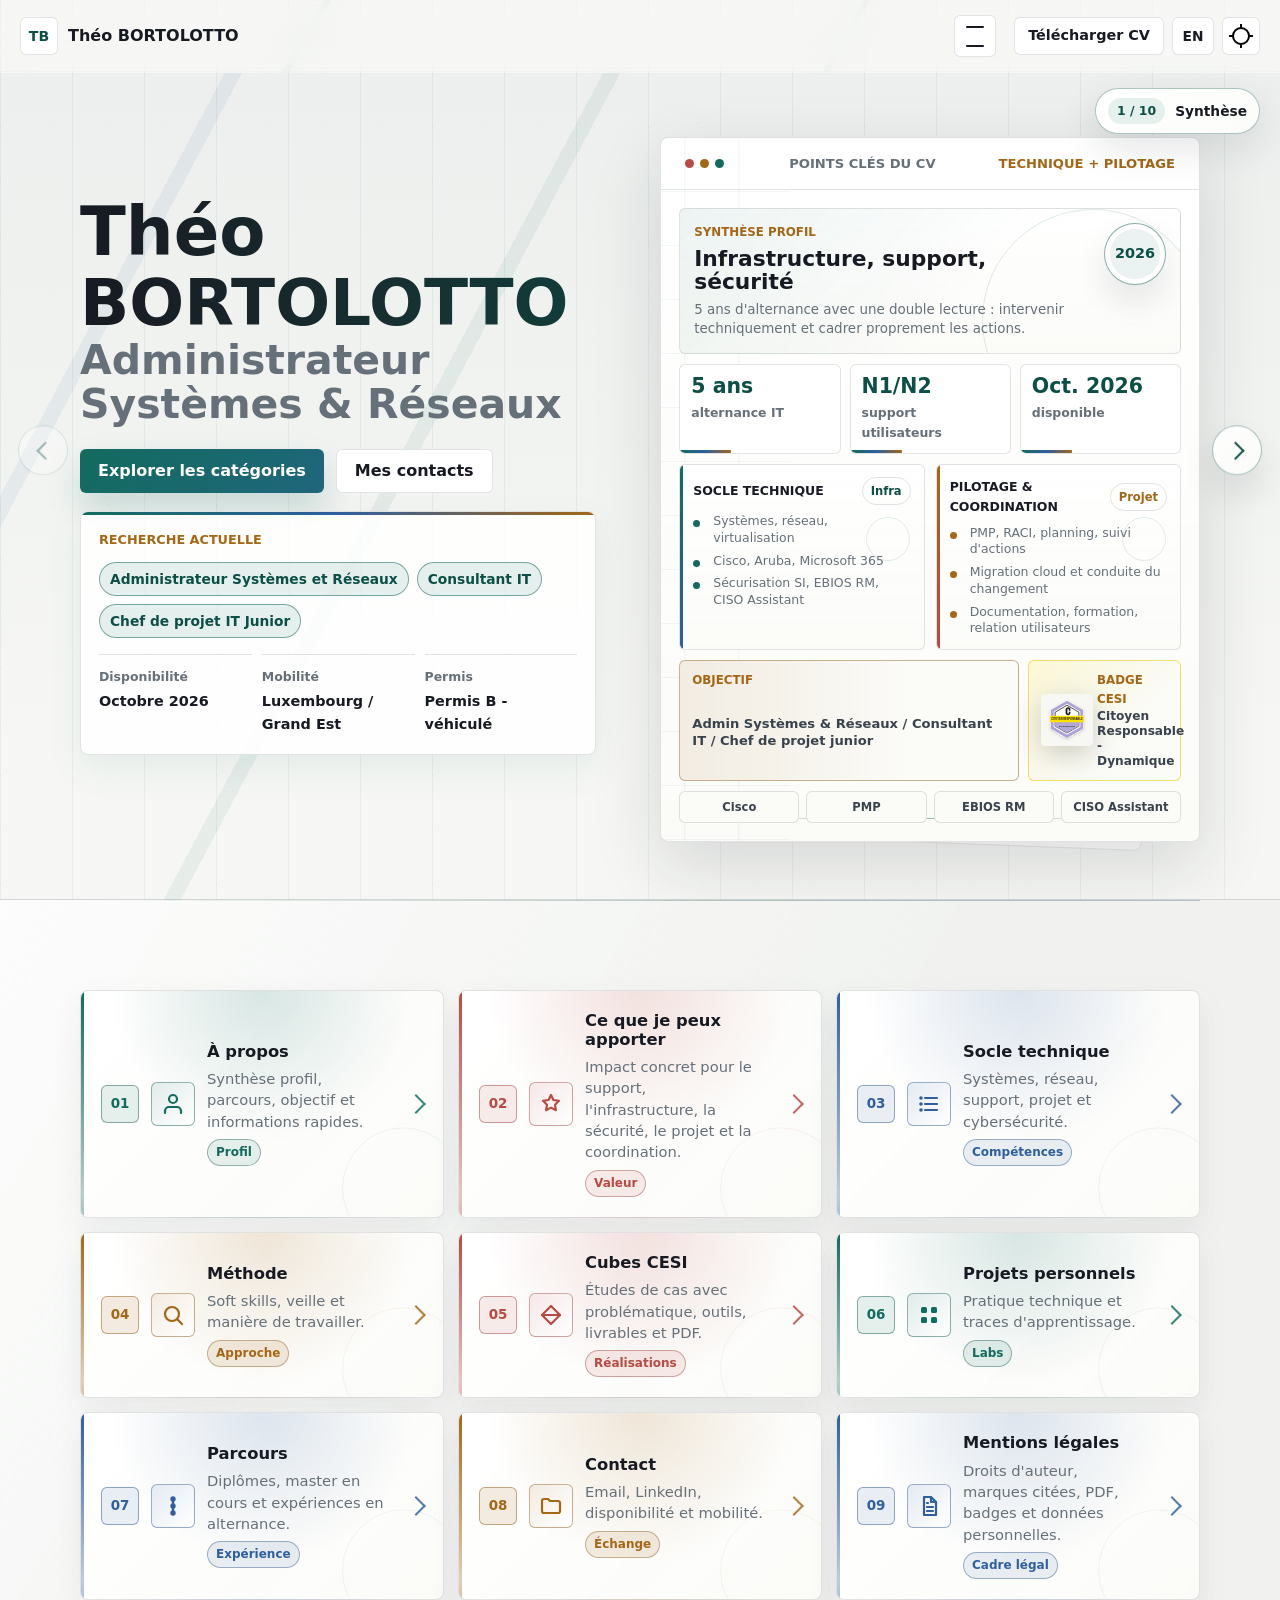
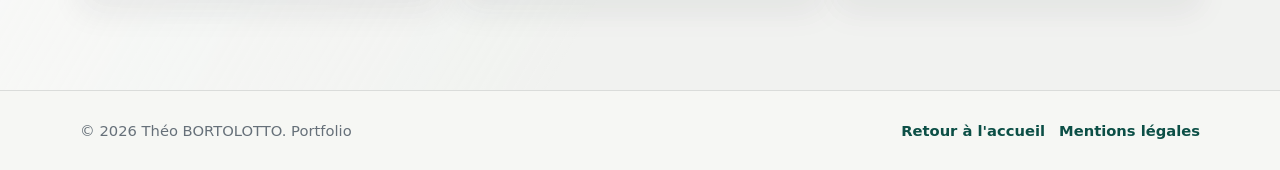
==== commit 3a2ce11b: "Mise à jour portfolio" ====
--- a/index.html
+++ b/index.html
@@ -235,8 +235,8 @@
               <span class="route-index">01</span>
               <span class="route-glyph route-glyph-about" aria-hidden="true"></span>
               <span class="route-body">
-                <strong data-i18n="portalAboutTitle">Synthèse profil</strong>
-                <span data-i18n="portalAboutText">Parcours, objectif, positionnement et informations rapides.</span>
+                <strong data-i18n="portalAboutTitle">À propos</strong>
+                <span data-i18n="portalAboutText">Synthèse profil, parcours, objectif et informations rapides.</span>
                 <em data-i18n="portalAboutMeta">Profil</em>
               </span>
               <span class="route-arrow" aria-hidden="true"></span>
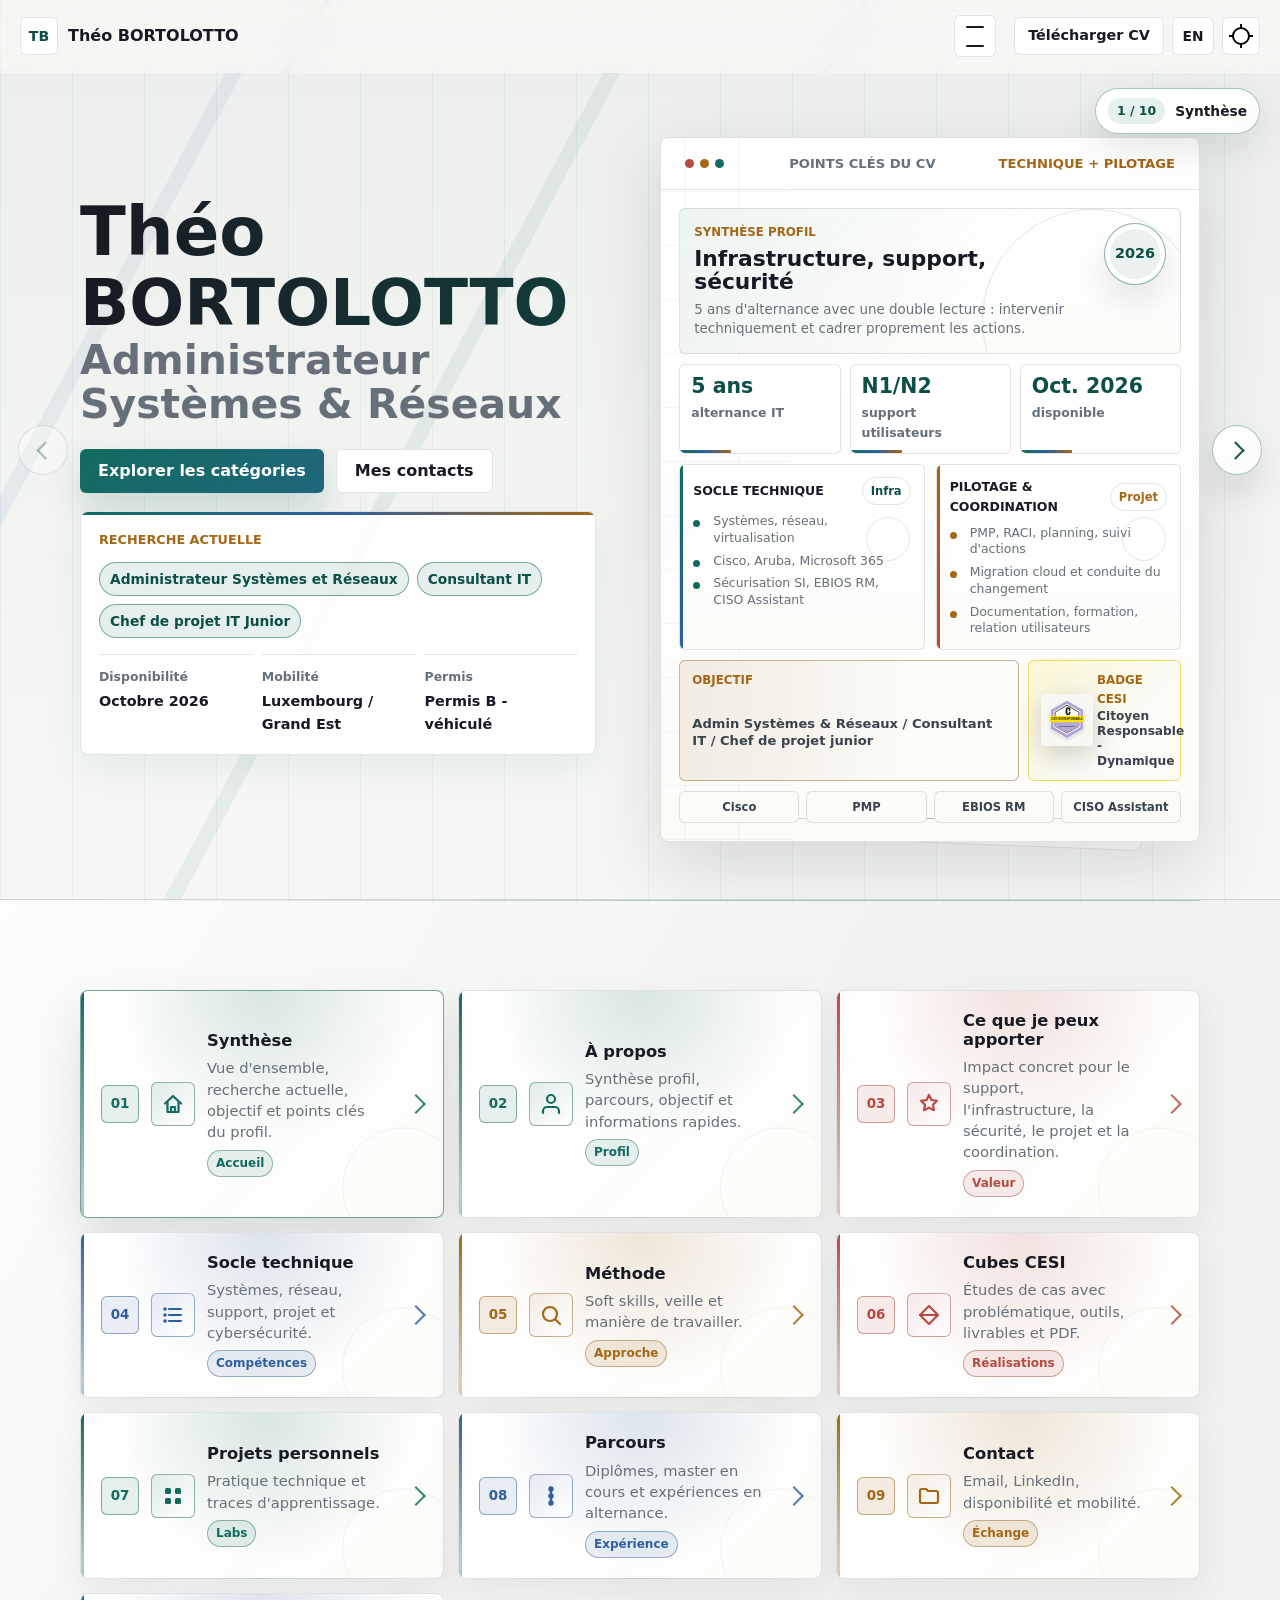
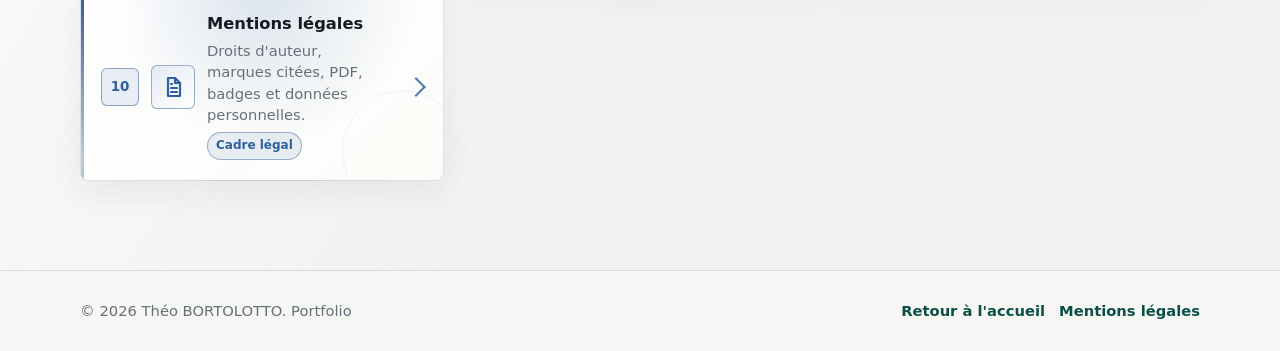
==== commit b8d2598f: "Mise à jour portfolio" ====
--- a/index.html
+++ b/index.html
@@ -231,8 +231,19 @@
       <section class="section portal-section page-section page-section-home" id="navigation-portfolio" data-page="accueil" aria-label="Catégories du portfolio" data-i18n-aria="portalAria">
         <div class="container portal-layout">
           <div class="route-grid" aria-label="Catégories du portfolio" data-i18n-aria="portalAria">
+            <a class="route-card reveal delay-1" href="#accueil" data-route-tone="accent">
+              <span class="route-index">01</span>
+              <span class="route-glyph route-glyph-home" aria-hidden="true"></span>
+              <span class="route-body">
+                <strong data-i18n="portalHomeTitle">Synthèse</strong>
+                <span data-i18n="portalHomeText">Vue d'ensemble, recherche actuelle, objectif et points clés du profil.</span>
+                <em data-i18n="portalHomeMeta">Accueil</em>
+              </span>
+              <span class="route-arrow" aria-hidden="true"></span>
+            </a>
+
             <a class="route-card reveal delay-1" href="#apropos" data-route-tone="accent">
-              <span class="route-index">01</span>
+              <span class="route-index">02</span>
               <span class="route-glyph route-glyph-about" aria-hidden="true"></span>
               <span class="route-body">
                 <strong data-i18n="portalAboutTitle">À propos</strong>
@@ -243,7 +254,7 @@
             </a>
 
             <a class="route-card reveal delay-1" href="#apports" data-route-tone="coral">
-              <span class="route-index">02</span>
+              <span class="route-index">03</span>
               <span class="route-glyph route-glyph-contribution" aria-hidden="true"></span>
               <span class="route-body">
                 <strong data-i18n="portalContributionsTitle">Ce que je peux apporter</strong>
@@ -254,7 +265,7 @@
             </a>
 
             <a class="route-card reveal delay-1" href="#competences" data-route-tone="blue">
-              <span class="route-index">03</span>
+              <span class="route-index">04</span>
               <span class="route-glyph route-glyph-skills" aria-hidden="true"></span>
               <span class="route-body">
                 <strong data-i18n="portalSkillsTitle">Socle technique</strong>
@@ -265,7 +276,7 @@
             </a>
 
             <a class="route-card reveal delay-2" href="#profil-plus" data-route-tone="gold">
-              <span class="route-index">04</span>
+              <span class="route-index">05</span>
               <span class="route-glyph route-glyph-method" aria-hidden="true"></span>
               <span class="route-body">
                 <strong data-i18n="portalMethodTitle">Méthode</strong>
@@ -276,7 +287,7 @@
             </a>
 
             <a class="route-card reveal delay-2" href="#cubes" data-route-tone="coral">
-              <span class="route-index">05</span>
+              <span class="route-index">06</span>
               <span class="route-glyph route-glyph-cubes" aria-hidden="true"></span>
               <span class="route-body">
                 <strong data-i18n="portalCubesTitle">Cubes CESI</strong>
@@ -287,7 +298,7 @@
             </a>
 
             <a class="route-card reveal delay-3" href="#projets" data-route-tone="accent">
-              <span class="route-index">06</span>
+              <span class="route-index">07</span>
               <span class="route-glyph route-glyph-projects" aria-hidden="true"></span>
               <span class="route-body">
                 <strong data-i18n="portalProjectsTitle">Projets personnels</strong>
@@ -298,7 +309,7 @@
             </a>
 
             <a class="route-card reveal delay-3" href="#parcours" data-route-tone="blue">
-              <span class="route-index">07</span>
+              <span class="route-index">08</span>
               <span class="route-glyph route-glyph-path" aria-hidden="true"></span>
               <span class="route-body">
                 <strong data-i18n="portalPathTitle">Parcours</strong>
@@ -309,7 +320,7 @@
             </a>
 
             <a class="route-card route-card-contact reveal delay-3" href="#contact" data-route-tone="gold">
-              <span class="route-index">08</span>
+              <span class="route-index">09</span>
               <span class="route-glyph route-glyph-contact" aria-hidden="true"></span>
               <span class="route-body">
                 <strong data-i18n="portalContactTitle">Contact</strong>
@@ -320,7 +331,7 @@
             </a>
 
             <a class="route-card reveal delay-3" href="mentions-legales.html" data-route-tone="blue">
-              <span class="route-index">09</span>
+              <span class="route-index">10</span>
               <span class="route-glyph route-glyph-legal" aria-hidden="true"></span>
               <span class="route-body">
                 <strong data-i18n="portalLegalTitle">Mentions légales</strong>
--- a/styles.css
+++ b/styles.css
@@ -999,6 +999,10 @@
   --route-mask: url("data:image/svg+xml,%3Csvg xmlns='http://www.w3.org/2000/svg' viewBox='0 0 24 24' fill='none' stroke='black' stroke-width='2.2' stroke-linecap='round' stroke-linejoin='round'%3E%3Ccircle cx='12' cy='7' r='4'/%3E%3Cpath d='M4 21v-2a4 4 0 0 1 4-4h8a4 4 0 0 1 4 4v2'/%3E%3C/svg%3E");
 }
 
+.route-glyph-home {
+  --route-mask: url("data:image/svg+xml,%3Csvg xmlns='http://www.w3.org/2000/svg' viewBox='0 0 24 24' fill='none' stroke='black' stroke-width='2.2' stroke-linecap='round' stroke-linejoin='round'%3E%3Cpath d='M4 11.5 12 4l8 7.5'/%3E%3Cpath d='M6.5 10.5V20h11v-9.5'/%3E%3Cpath d='M10 20v-5h4v5'/%3E%3C/svg%3E");
+}
+
 .route-glyph-contribution {
   --route-mask: url("data:image/svg+xml,%3Csvg xmlns='http://www.w3.org/2000/svg' viewBox='0 0 24 24' fill='none' stroke='black' stroke-width='2.2' stroke-linecap='round' stroke-linejoin='round'%3E%3Cpath d='M12 3l2.4 5 5.6.8-4 3.9.9 5.5L12 15.6l-4.9 2.6.9-5.5-4-3.9 5.6-.8L12 3z'/%3E%3C/svg%3E");
 }
